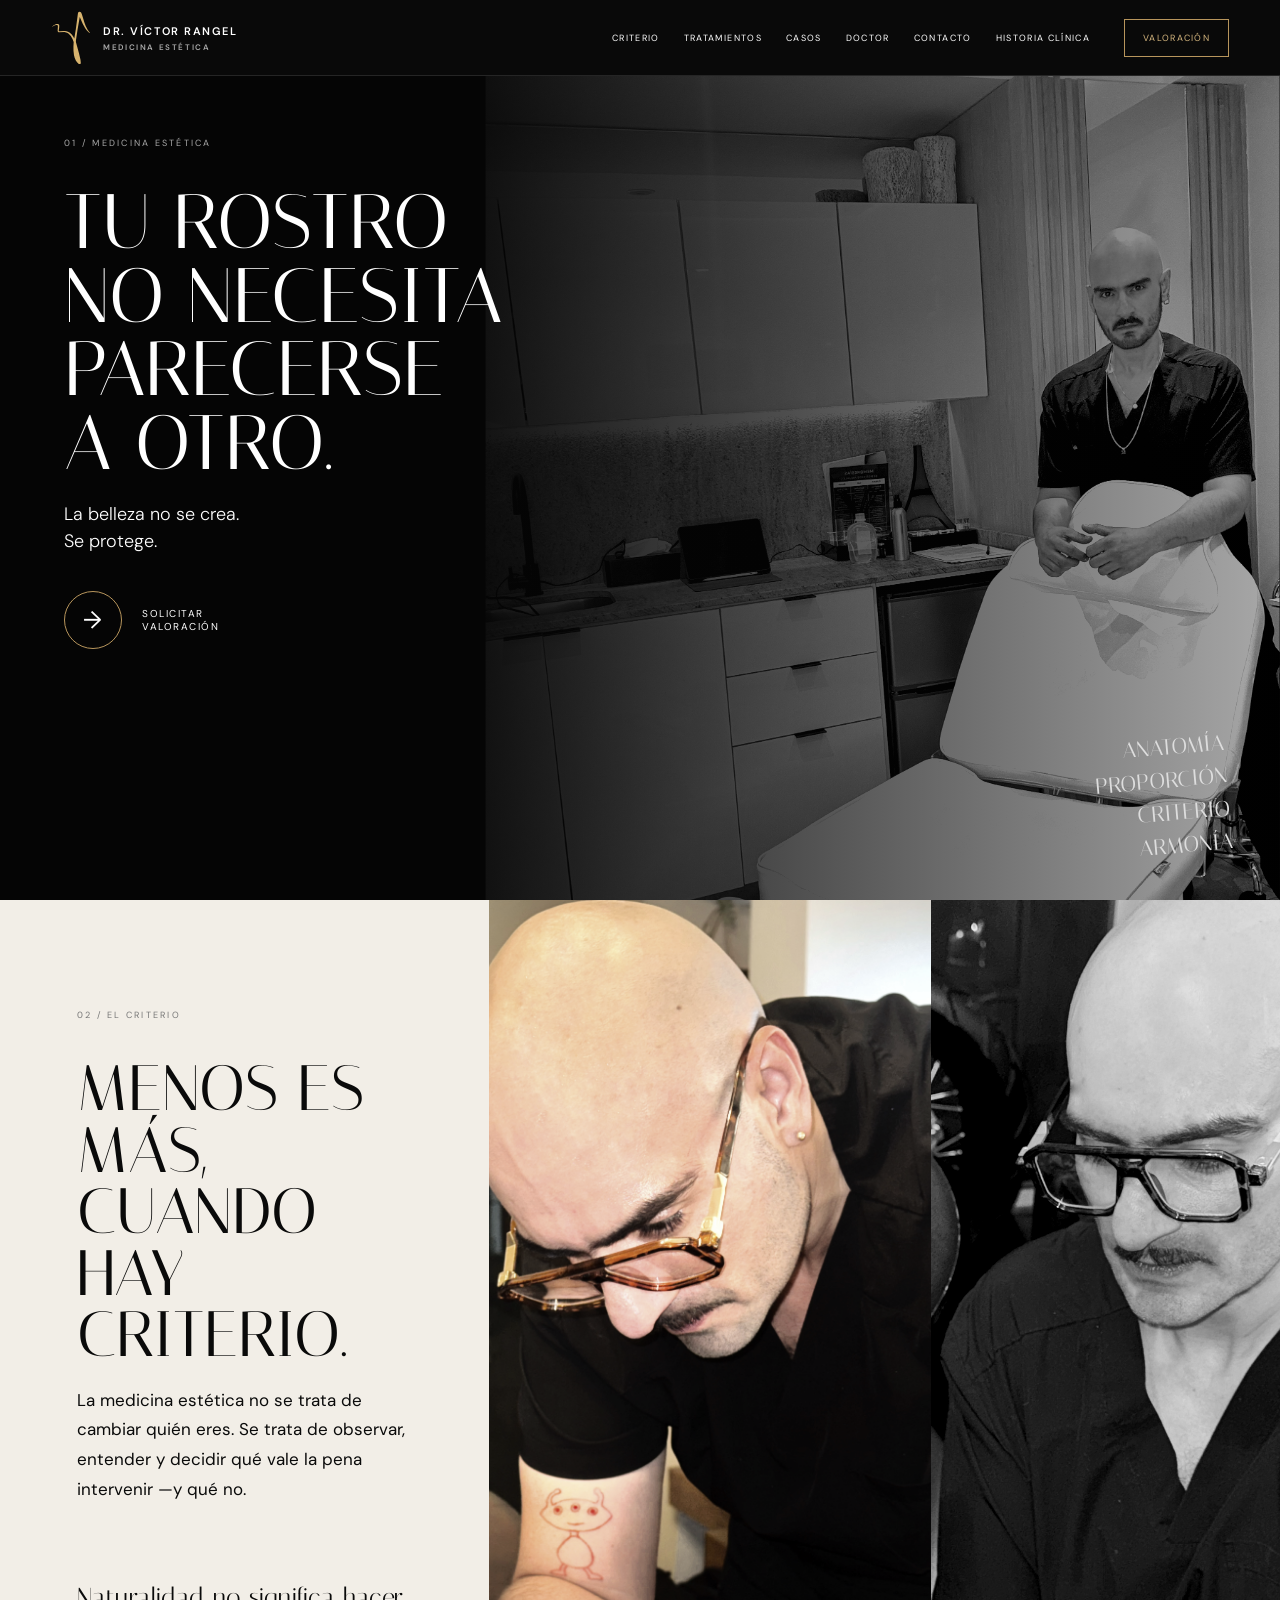
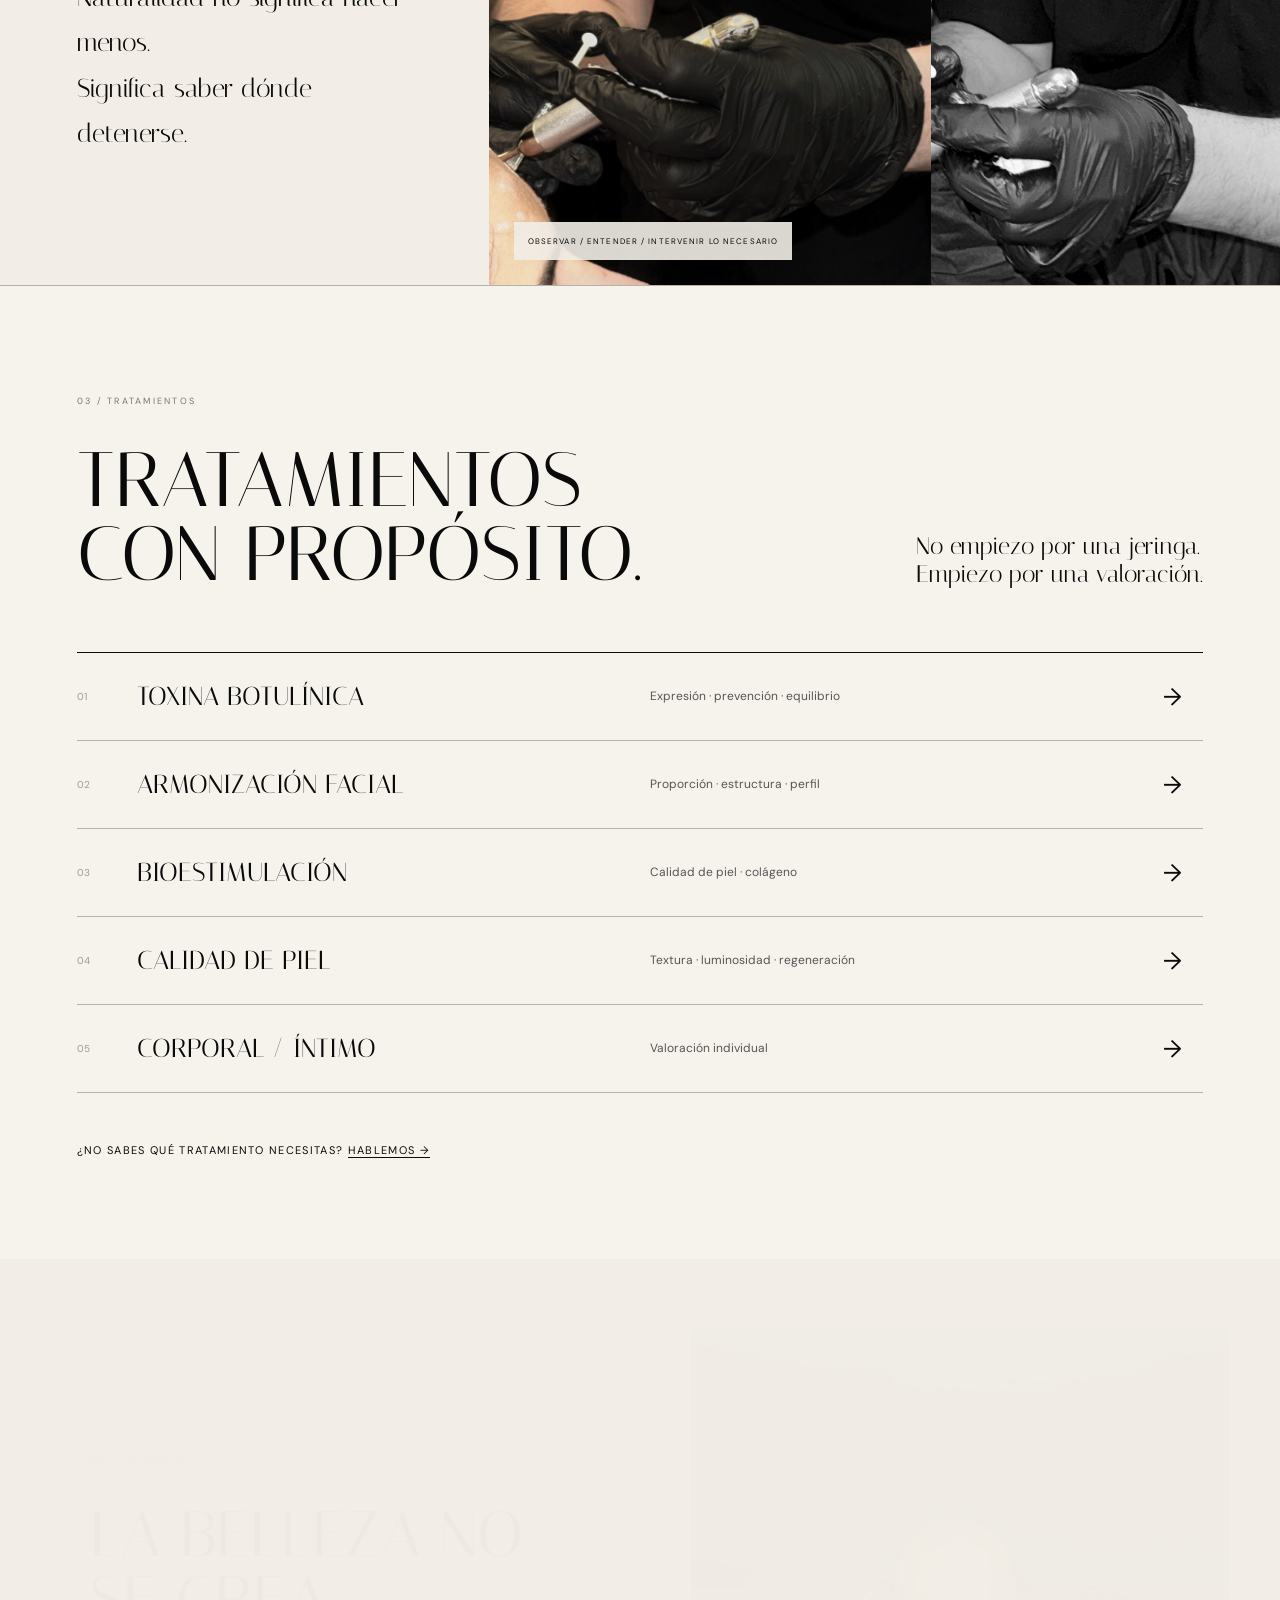
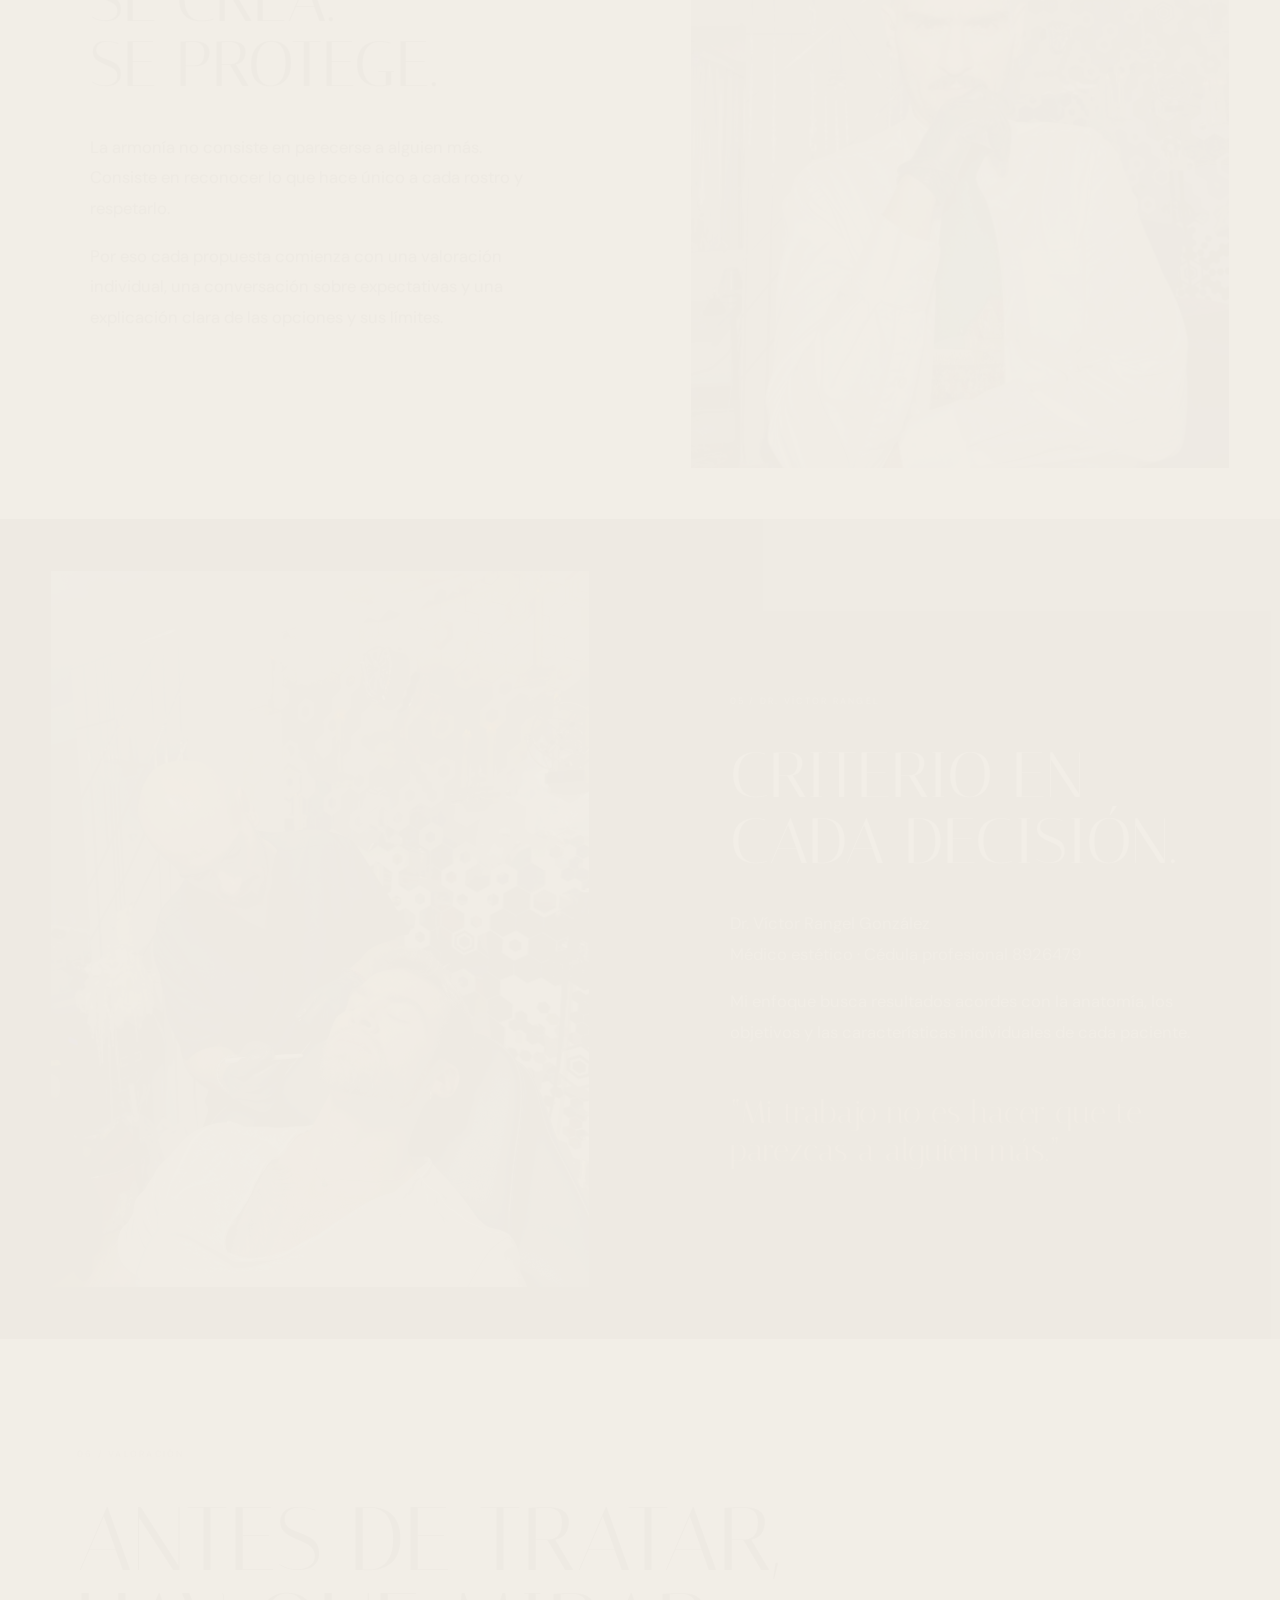
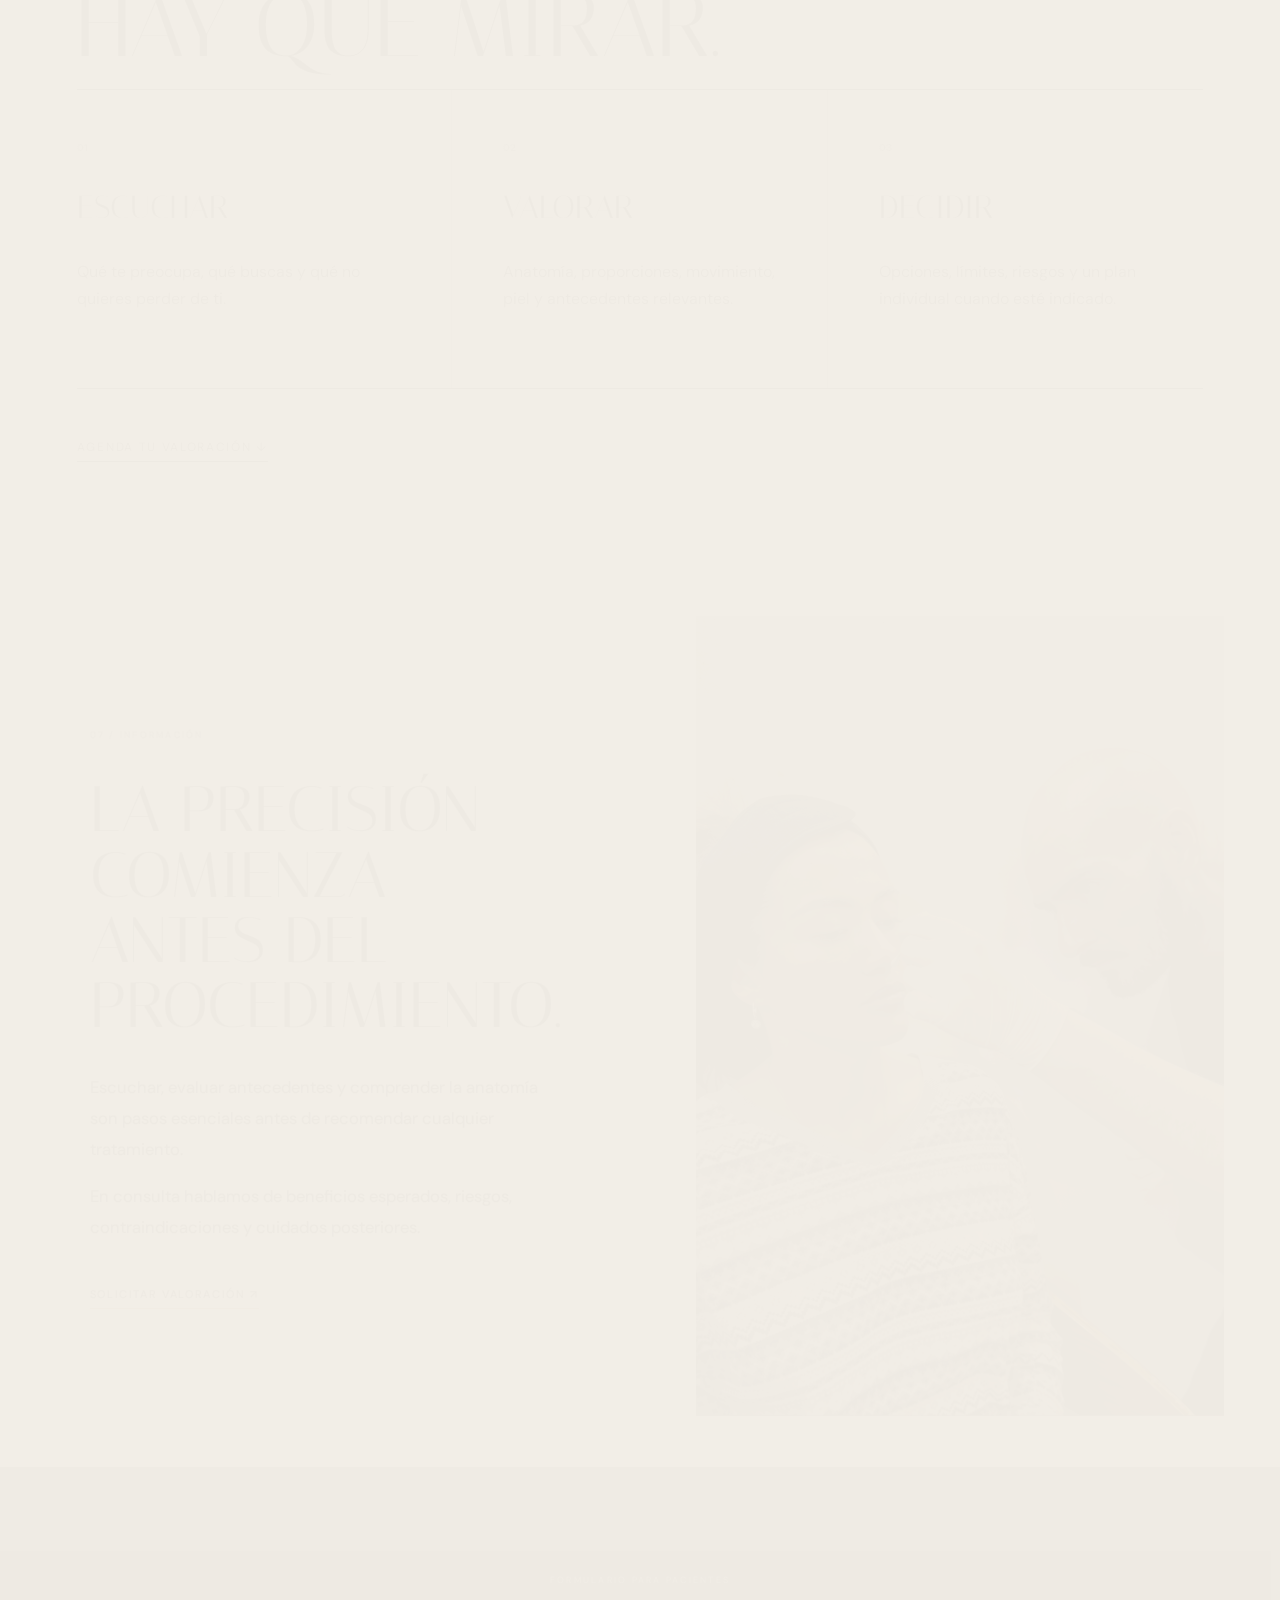
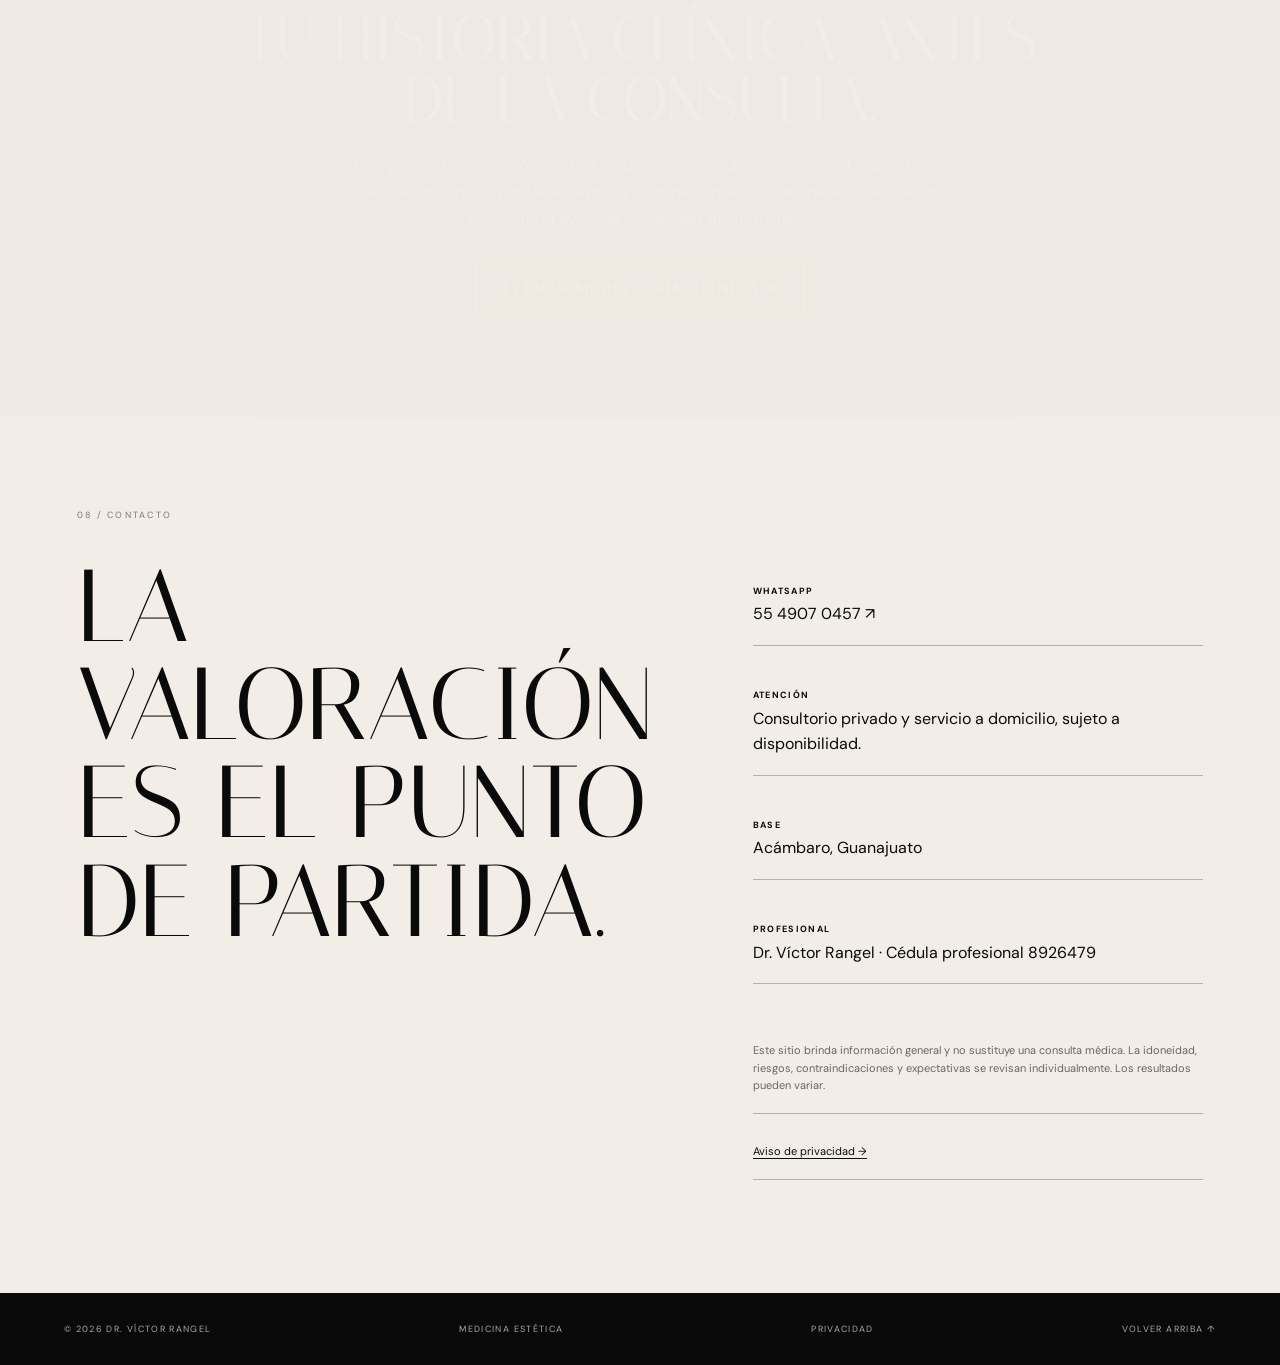
==== index.html @ 20b112f1 "Replace photo gallery with independent medical philosophy and doctor sections" ====
<!doctype html>
<html lang="es-MX"><head><meta charset="utf-8"><meta name="viewport" content="width=device-width,initial-scale=1">
<title>Dr. Víctor Rangel | Medicina Estética</title>
<meta name="description" content="Medicina estética con criterio clínico, naturalidad y valoración personalizada. Dr. Víctor Rangel, cédula profesional 8926479.">
<meta name="theme-color" content="#090909"><link rel="canonical" href="https://drvictorrangel.com/"><link rel="stylesheet" href="styles.css?v=20261008-editorial3"><style>.brand-mark{width:40px;height:54px;flex:none;display:block;object-fit:contain}.brand{display:flex;align-items:center;gap:12px}@media(max-width:600px){.brand-mark{width:29px;height:40px}}</style></head>
<body><a class="skip" href="#contenido">Saltar al contenido</a>
<header class="nav"><a class="brand" href="#inicio" aria-label="Inicio"><svg class="brand-mark" viewBox="100 210 810 1110" role="img" aria-label="Logotipo del Dr. Víctor Rangel" xmlns="http://www.w3.org/2000/svg"><path fill="#d7b36e" d="M679 225 L665 229 L655 238 L647 263 L604 583 L573 774 L547 729 L516 688 L481 656 L443 634 L411 624 L381 620 L348 620 L282 627 L256 625 L253 609 L262 553 L264 510 L259 493 L249 483 L234 477 L214 477 L191 483 L143 508 L114 535 L119 536 L175 505 L203 497 L222 498 L232 506 L236 518 L230 623 L239 641 L255 647 L369 643 L407 651 L434 663 L458 679 L501 724 L536 783 L560 849 L555 943 L556 1027 L566 1112 L580 1170 L604 1229 L629 1266 L665 1297 L676 1302 L691 1302 L703 1292 L707 1277 L700 1214 L669 1080 L606 845 L607 813 L640 592 L685 332 L748 477 L797 566 L827 607 L862 644 L881 658 L894 660 L895 657 L869 628 L847 596 L807 518 L782 454 L733 293 L716 248 L700 230 Z"/></svg><span>DR. VÍCTOR RANGEL<small>MEDICINA ESTÉTICA</small></span></a><button class="menu" aria-expanded="false" aria-controls="navlinks">MENÚ</button><nav id="navlinks"><a href="#criterio">CRITERIO</a><a href="#tratamientos">TRATAMIENTOS</a><a href="#casos">CASOS</a><a href="#doctor">DOCTOR</a><a href="#contacto">CONTACTO</a><a href="#historia-clinica">HISTORIA CLÍNICA</a></nav><a class="nav-cta" href="https://wa.me/525549070457?text=Hola%20Dr.%20Víctor,%20quiero%20solicitar%20una%20valoración." target="_blank" rel="noopener">VALORACIÓN</a></header>
<main id="contenido">
<section id="inicio" class="hero"><img class="hero-img" src="IMG_4933.jpeg" alt="Dr. Víctor Rangel en consulta de medicina estética" fetchpriority="high"><div class="hero-shadow"></div><div class="hero-copy"><span class="index">01 / MEDICINA ESTÉTICA</span><h1>TU ROSTRO<br>NO NECESITA<br>PARECERSE<br>A OTRO.</h1><p>La belleza no se crea.<br>Se protege.</p><a class="circle-cta" href="#contacto"><i>→</i><span>SOLICITAR<br>VALORACIÓN</span></a></div><div class="hero-notes">ANATOMÍA<br>PROPORCIÓN<br>CRITERIO<br>ARMONÍA</div></section>
<section id="criterio" class="criterion"><div class="criterion-copy"><span class="index dark">02 / EL CRITERIO</span><h2>MENOS ES MÁS,<br>CUANDO HAY CRITERIO.</h2><p>La medicina estética no se trata de cambiar quién eres. Se trata de observar, entender y decidir qué vale la pena intervenir —y qué no.</p><p class="manifesto">Naturalidad no significa hacer menos.<br>Significa saber dónde detenerse.</p></div><figure class="skin"><img src="IMG_2155.jpeg" alt="Valoración estética individual" loading="lazy"><figcaption>OBSERVAR / ENTENDER / INTERVENIR LO NECESARIO</figcaption></figure><figure class="work"><img src="IMG_2166.jpeg" alt="Dr. Víctor Rangel durante una valoración" loading="lazy"></figure></section>
<section id="tratamientos" class="treatments"><span class="index dark">03 / TRATAMIENTOS</span><div class="section-head"><h2>TRATAMIENTOS<br>CON PROPÓSITO.</h2><p>No empiezo por una jeringa.<br>Empiezo por una valoración.</p></div><div class="t-list">
<a href="tratamientos.html#toxina"><span>01</span><b>TOXINA BOTULÍNICA</b><em>Expresión · prevención · equilibrio</em><i>→</i></a><a href="tratamientos.html#armonizacion"><span>02</span><b>ARMONIZACIÓN FACIAL</b><em>Proporción · estructura · perfil</em><i>→</i></a><a href="tratamientos.html#bioestimulacion"><span>03</span><b>BIOESTIMULACIÓN</b><em>Calidad de piel · colágeno</em><i>→</i></a><a href="tratamientos.html#piel"><span>04</span><b>CALIDAD DE PIEL</b><em>Textura · luminosidad · regeneración</em><i>→</i></a><a href="tratamientos.html#corporal"><span>05</span><b>CORPORAL / ÍNTIMO</b><em>Valoración individual</em><i>→</i></a></div><div class="unsure">¿NO SABES QUÉ TRATAMIENTO NECESITAS? <a href="#contacto">HABLEMOS →</a></div></section>
<section id="casos" class="editorial-feature editorial-feature-light"><div class="editorial-feature-copy"><span class="index dark">04 / FILOSOFÍA</span><h2>LA BELLEZA NO SE CREA.<br>SE PROTEGE.</h2><p>La armonía no consiste en parecerse a alguien más. Consiste en reconocer lo que hace único a cada rostro y respetarlo.</p><p>Por eso cada propuesta comienza con una valoración individual, una conversación sobre expectativas y una explicación clara de las opciones y sus límites.</p></div><figure class="editorial-feature-photo"><img src="IMG_0019.jpeg" alt="Dr. Víctor Rangel, retrato profesional" loading="lazy"></figure></section>
<section id="doctor" class="editorial-feature editorial-feature-dark editorial-feature-reverse"><div class="editorial-feature-copy"><span class="index">05 / DR. VÍCTOR RANGEL</span><h2>CRITERIO EN CADA DECISIÓN.</h2><p>Dr. Víctor Rangel González<br>Médico estético · Cédula profesional 8926479</p><p>Mi enfoque busca resultados acordes con la anatomía, los objetivos y las características individuales de cada paciente.</p><blockquote>“Mi trabajo no es hacer que te parezcas a alguien más.”</blockquote></div><figure class="editorial-feature-photo"><img src="IMG_1887.jpeg" alt="Retrato del Dr. Víctor Rangel" loading="lazy"></figure></section>
<section class="process"><span class="index dark">06 / VALORACIÓN</span><h2>ANTES DE TRATAR,<br>HAY QUE MIRAR.</h2><div class="steps"><article><b>01</b><h3>ESCUCHAR</h3><p>Qué te preocupa, qué buscas y qué no quieres perder de ti.</p></article><article><b>02</b><h3>VALORAR</h3><p>Anatomía, proporciones, movimiento, piel y antecedentes relevantes.</p></article><article><b>03</b><h3>DECIDIR</h3><p>Opciones, límites, riesgos y un plan individual cuando esté indicado.</p></article></div><a class="big-link" href="#contacto">AGENDA TU VALORACIÓN ↓</a></section>
<section class="editorial-feature editorial-feature-light"><div class="editorial-feature-copy"><span class="index dark">07 / INFORMACIÓN</span><h2>LA PRECISIÓN COMIENZA ANTES DEL PROCEDIMIENTO.</h2><p>Escuchar, evaluar antecedentes y comprender la anatomía son pasos esenciales antes de recomendar cualquier tratamiento.</p><p>En consulta hablamos de beneficios esperados, riesgos, contraindicaciones y cuidados posteriores.</p><a class="editorial-feature-link" href="#contacto">SOLICITAR VALORACIÓN ↗</a></div><figure class="editorial-feature-photo"><img src="IMG_8867.jpeg" alt="Dr. Víctor Rangel en práctica clínica" loading="lazy"></figure></section>
<section id="historia-clinica" class="patient-form" style="background:#111;color:#fff;padding:clamp(48px,8vw,100px) 6vw;text-align:center"><span class="index">FORMULARIO PARA PACIENTES</span><h2 style="font-size:clamp(30px,5vw,64px);margin:20px auto;max-width:850px">TU HISTORIA CLÍNICA, ANTES DE LA CONSULTA.</h2><p style="max-width:620px;margin:0 auto 28px;line-height:1.7;color:#ccc">Completa tu información médica mediante el formulario seguro de Google. No envíes datos clínicos por WhatsApp. La información se utilizará para tu valoración conforme al aviso de privacidad del formulario.</p><a href="https://bit.ly/HistoriaClinicaVR" target="_blank" rel="noopener noreferrer" style="display:inline-block;border:1px solid #d7b36e;padding:17px 27px;color:#e3c48d;text-decoration:none;letter-spacing:.08em;font-weight:600">LLENAR MI HISTORIA CLÍNICA ↗</a></section>
<section id="contacto" class="contact"><div><span class="index dark">08 / CONTACTO</span><h2>LA VALORACIÓN<br>ES EL PUNTO<br>DE PARTIDA.</h2></div><div class="contact-data"><p><b>WHATSAPP</b><br><a href="https://wa.me/525549070457?text=Hola%20Dr.%20Víctor,%20quiero%20solicitar%20una%20valoración." target="_blank" rel="noopener">55 4907 0457 ↗</a></p><p><b>ATENCIÓN</b><br>Consultorio privado y servicio a domicilio, sujeto a disponibilidad.</p><p><b>BASE</b><br>Acámbaro, Guanajuato</p><p><b>PROFESIONAL</b><br>Dr. Víctor Rangel · Cédula profesional 8926479</p><p class="legal">Este sitio brinda información general y no sustituye una consulta médica. La idoneidad, riesgos, contraindicaciones y expectativas se revisan individualmente. Los resultados pueden variar.</p><p class="privacy"><a href="privacidad.html">Aviso de privacidad →</a></p></div></section>
</main><footer><span>© <span id="year"></span> DR. VÍCTOR RANGEL</span><span>MEDICINA ESTÉTICA</span><a href="privacidad.html">PRIVACIDAD</a><a href="#inicio">VOLVER ARRIBA ↑</a></footer><script src="script.js"></script></body></html>
---- styles.css ----
@import url('https://fonts.googleapis.com/css2?family=DM+Sans:wght@300;400;500;600&family=Italiana&display=swap');
:root{--ink:#0a0a0a;--paper:#f2eee7;--champ:#b7955c;--line:#b8b1a7}*{box-sizing:border-box}html{scroll-behavior:smooth}body{margin:0;background:var(--paper);color:var(--ink);font-family:'DM Sans',Arial,sans-serif}a{color:inherit;text-decoration:none}.skip{position:absolute;left:-9999px}.skip:focus{left:12px;top:12px;background:#fff;padding:12px;z-index:99}.nav{height:76px;display:flex;align-items:center;gap:34px;padding:0 4vw;background:#090909;color:#fff;position:sticky;top:0;z-index:20;border-bottom:1px solid #252525}.brand{display:flex;align-items:center;gap:13px;margin-right:auto}.brand>b{font-family:'Italiana',serif;font-size:34px;font-weight:400}.brand span{font-size:11px;letter-spacing:.14em;font-weight:600}.brand small{display:block;font-size:8px;letter-spacing:.2em;margin-top:4px;color:#aaa}.nav nav{display:flex;gap:24px;font-size:9px;letter-spacing:.15em}.nav-cta{border:1px solid var(--champ);padding:12px 18px;font-size:9px;letter-spacing:.14em;color:#d6b77f}.menu{display:none;background:none;border:0;color:#fff;letter-spacing:.12em}.hero{height:calc(100vh - 76px);min-height:690px;background:#050505;color:#fff;position:relative;overflow:hidden}.hero-img{position:absolute;width:62%;height:100%;right:0;object-fit:cover;object-position:center 30%;filter:grayscale(1) contrast(1.15) brightness(.7)}.hero-shadow{position:absolute;inset:0;background:linear-gradient(90deg,#050505 0%,#050505 32%,rgba(5,5,5,.6) 60%,rgba(5,5,5,.05) 100%)}.hero-copy{position:relative;z-index:2;padding:6vh 0 0 5vw;width:60%}.index{font-size:9px;letter-spacing:.25em;color:#a9a9a9}.index.dark{color:#777}h1,h2{font-family:'Italiana',serif;font-weight:400;line-height:.96}.hero h1{font-size:clamp(55px,6vw,102px);margin:35px 0 20px}.hero-copy>p{font-size:18px;line-height:1.5;font-weight:300}.circle-cta{display:flex;align-items:center;gap:20px;margin-top:36px;font-size:10px;letter-spacing:.15em}.circle-cta i{width:58px;height:58px;border:1px solid var(--champ);border-radius:50%;display:grid;place-items:center;font-style:normal;font-size:24px}.hero-notes{position:absolute;z-index:2;bottom:4vh;right:4vw;text-align:right;font-family:'Italiana';font-size:22px;line-height:1.5;color:#ddd;transform:rotate(-5deg)}.criterion{display:grid;grid-template-columns:1.05fr .95fr .75fr;min-height:750px;border-bottom:1px solid var(--line)}.criterion-copy{padding:8vw 6vw}.criterion h2,.section-head h2,.cases h2,.doctor h2,.process h2,.journal h2,.contact h2{margin:35px 0 20px}.criterion h2{font-size:clamp(44px,5vw,82px)}.criterion-copy p{max-width:540px;font-size:17px;line-height:1.75}.manifesto{margin-top:70px;font-family:'Italiana';font-size:26px!important}.criterion figure{margin:0;position:relative;overflow:hidden}.criterion figure img{width:100%;height:100%;object-fit:cover}.skin img{filter:saturate(.65)}.skin figcaption{position:absolute;bottom:25px;left:25px;background:rgba(242,238,231,.9);padding:14px;font-size:8px;letter-spacing:.14em}.work img{filter:grayscale(1) contrast(1.05)}.treatments{padding:8vw 6vw;background:#f6f3ed}.section-head{display:flex;justify-content:space-between;align-items:end;border-bottom:1px solid var(--ink);padding-bottom:40px}.section-head h2{font-size:clamp(50px,6vw,90px)}.section-head p{font-family:'Italiana';font-size:24px}.t-list a{display:grid;grid-template-columns:60px 1fr 1fr 40px;align-items:center;border-bottom:1px solid var(--line);padding:28px 0}.t-list span{color:#999;font-size:10px}.t-list b{font-family:'Italiana';font-size:26px;font-weight:400}.t-list em{font-style:normal;color:#555;font-size:12px}.t-list i{font-style:normal;font-size:24px}.unsure{margin-top:50px;font-size:11px;letter-spacing:.12em}.unsure a{border-bottom:1px solid}.cases{display:grid;grid-template-columns:.8fr 1.2fr;min-height:700px}.cases-title{padding:8vw 6vw}.cases h2{font-size:clamp(50px,6vw,90px)}.cases-title p{max-width:450px;line-height:1.7}.case-grid{display:grid;grid-template-columns:1fr 1fr;background:#111;gap:1px}.case-grid img{width:100%;height:100%;min-height:700px;object-fit:cover;filter:saturate(.8)}.doctor{display:grid;grid-template-columns:1fr 1fr;background:#090909;color:white;min-height:820px}.doctor figure{margin:0;overflow:hidden}.doctor figure img{width:100%;height:100%;object-fit:cover;filter:grayscale(1) contrast(1.15)}.doctor-copy{padding:8vw 7vw}.doctor h2{font-size:clamp(60px,7vw,110px)}.doctor-copy>p{line-height:1.7;color:#bbb}.doctor blockquote{font-family:'Italiana';font-size:27px;line-height:1.3;margin:80px 0 30px;max-width:450px}.signature{font-family:'Italiana';font-style:italic;font-size:32px;color:#c7a873}.process{padding:8vw 6vw}.process h2{font-size:clamp(55px,7vw,105px)}.steps{display:grid;grid-template-columns:repeat(3,1fr);border-top:1px solid var(--ink);border-bottom:1px solid var(--ink)}.steps article{padding:45px 4vw 60px 0;border-right:1px solid var(--line)}.steps article+article{padding-left:4vw}.steps article:last-child{border:0}.steps b{font-size:10px;color:#888}.steps h3{font-family:'Italiana';font-size:32px;font-weight:400}.steps p{line-height:1.7;max-width:330px}.big-link{display:inline-block;margin-top:50px;font-size:12px;letter-spacing:.14em;border-bottom:1px solid;padding-bottom:6px}.journal{display:grid;grid-template-columns:1fr 1fr;min-height:760px;background:#111;color:#fff}.journal-image img{width:100%;height:100%;object-fit:cover;filter:grayscale(1) contrast(1.15)}.journal-copy{padding:8vw 7vw}.journal h2{font-size:clamp(55px,6vw,90px)}.journal p{max-width:500px;color:#bbb;line-height:1.7}.journal a{display:inline-block;margin-top:50px;font-size:10px;letter-spacing:.15em;color:#c7a873}.contact{display:grid;grid-template-columns:1.2fr .8fr;padding:8vw 6vw}.contact h2{font-size:clamp(60px,8vw,120px)}.contact-data{padding-top:40px}.contact-data p{padding:18px 0;border-bottom:1px solid var(--line);line-height:1.6}.contact-data b{font-size:9px;letter-spacing:.15em}.legal{font-size:11px;color:#666;margin-top:40px}.privacy{font-size:11px}.privacy a{border-bottom:1px solid}footer{background:#090909;color:#aaa;padding:30px 5vw;display:flex;justify-content:space-between;gap:20px;font-size:9px;letter-spacing:.15em}
section{opacity:.01;transform:translateY(18px);transition:opacity .75s ease,transform .75s ease}section.seen{opacity:1;transform:none}.hero{opacity:1;transform:none}
.legal-page{max-width:850px;margin:auto;padding:80px 24px 120px;line-height:1.75}.legal-page h1{font-size:clamp(44px,7vw,82px)}.legal-page h2{font-size:30px;margin-top:50px}.legal-page a{text-decoration:underline}
@media(max-width:900px){.nav{height:64px;padding:0 18px;gap:12px}.nav nav{display:none;position:absolute;top:64px;left:0;right:0;background:#090909;padding:25px 20px;flex-direction:column}.nav nav.open{display:flex}.menu{display:block}.nav-cta{padding:10px}.brand span{font-size:8px}.hero{height:calc(100svh - 64px);min-height:680px}.hero-img{width:100%;object-position:58% center;opacity:.8}.hero-shadow{background:linear-gradient(0deg,#050505 0%,rgba(5,5,5,.2) 65%),linear-gradient(90deg,rgba(5,5,5,.7),transparent)}.hero-copy{width:100%;padding:11vh 24px 0}.hero h1{font-size:clamp(48px,14vw,74px)}.hero-notes{display:none}.criterion{grid-template-columns:1fr}.criterion-copy{padding:80px 24px}.criterion figure{height:520px}.work{display:none}.section-head{display:block}.section-head p{font-size:20px}.treatments,.process,.contact{padding:80px 24px}.t-list a{grid-template-columns:35px 1fr 25px}.t-list em{display:none}.t-list b{font-size:20px}.cases,.doctor,.journal,.contact{grid-template-columns:1fr}.cases-title,.doctor-copy,.journal-copy{padding:80px 24px}.case-grid{min-height:600px}.case-grid img{min-height:600px}.case-grid img+img{display:none}.doctor figure{height:650px}.steps{grid-template-columns:1fr}.steps article,.steps article+article{border-right:0;border-bottom:1px solid var(--line);padding:35px 0}.journal-image{height:600px}.contact h2{font-size:16vw}footer{flex-wrap:wrap}.manifesto{margin-top:45px}.hero-copy>p{font-size:16px}}
@media(prefers-reduced-motion:reduce){*{scroll-behavior:auto!important}section{opacity:1;transform:none;transition:none}}
.hero-art{display:flex;align-items:center;justify-content:center;background:radial-gradient(circle at 65% 35%,#3a3732 0,#151515 32%,#050505 68%)}.hero-art span{font-family:'Italiana',serif;font-size:30vw;color:rgba(255,255,255,.035);letter-spacing:-.08em}.photo-placeholder{width:100%;height:100%;display:flex;align-items:flex-end;padding:32px;background:linear-gradient(145deg,#d6cfc4,#8d857b);overflow:hidden}.photo-placeholder span{font-family:'Italiana',serif;font-size:clamp(28px,3vw,54px);line-height:1;color:rgba(255,255,255,.88)}.work-art,.doctor-art{background:linear-gradient(145deg,#292929,#050505)}.case-art{min-height:700px;background:linear-gradient(145deg,#c6b5a0,#443f39)}.journal-art{background:linear-gradient(145deg,#34302b,#080808);min-height:760px}.skin-art{min-height:750px}.doctor-art{min-height:820px}.doctor figure>div,.journal-image>div{height:100%}
@media(max-width:900px){.hero-art span{font-size:55vw}.skin-art{min-height:520px}.case-art{min-height:600px}.doctor-art{min-height:650px}.journal-art{min-height:600px}}

/* Real photography integration */
.hero-img{display:block}
.criterion figure img,.doctor figure img,.journal-image img,.case-grid img{display:block}
.editorial-grid{grid-template-columns:1fr 1fr}
.editorial-grid img{min-width:0}
@media(max-width:900px){
 .editorial-grid{grid-template-columns:1fr 1fr;min-height:480px}
 .editorial-grid img,.editorial-grid img+img{display:block;min-height:480px}
}

/* Treatment catalog */
.catalog-back{font-size:9px;letter-spacing:.15em;margin-left:auto}.catalog{background:#f6f3ed}.catalog-intro{padding:9vw 6vw 6vw;max-width:1100px}.catalog-intro h1{font-size:clamp(62px,9vw,145px);margin:30px 0}.catalog-intro p{max-width:650px;font-size:17px;line-height:1.7}.treatment-detail{opacity:1;transform:none;display:grid;grid-template-columns:100px 1fr;gap:3vw;padding:7vw 6vw;border-top:1px solid var(--ink)}.detail-no{font-family:'Italiana';font-size:42px;color:#aaa}.treatment-detail>div{max-width:1050px}.eyebrow{font-size:9px;letter-spacing:.2em;color:#777}.treatment-detail h2{font-size:clamp(52px,7vw,105px);margin:20px 0 35px}.treatment-detail>div>p:not(.eyebrow):not(.detail-note){max-width:750px;font-size:18px;line-height:1.75}.treatment-detail h3{font-size:9px;letter-spacing:.18em;margin:55px 0 20px}.chips{display:grid;grid-template-columns:repeat(2,minmax(0,1fr));border-top:1px solid var(--line)}.chips span{padding:18px 12px 18px 0;border-bottom:1px solid var(--line);font-family:'Italiana';font-size:21px}.chips span:nth-child(odd){border-right:1px solid var(--line)}.chips span:nth-child(even){padding-left:22px}.detail-note{max-width:760px;margin-top:32px;color:#666;font-size:12px;line-height:1.7}.catalog-cta{opacity:1;transform:none;background:#090909;color:#fff;padding:8vw 6vw}.catalog-cta p{font-size:9px;letter-spacing:.18em;color:#aaa}.catalog-cta h2{font-size:clamp(50px,7vw,100px)}.catalog-cta a{display:inline-block;margin-top:20px;border-bottom:1px solid var(--champ);padding-bottom:8px;color:#d6b77f;font-size:11px;letter-spacing:.14em}
@media(max-width:900px){
 .hero-img{object-position:42% center}
 .catalog-back{display:none}.catalog-intro{padding:70px 24px 50px}.catalog-intro h1{font-size:16vw}
 .treatment-detail{grid-template-columns:1fr;padding:65px 24px;gap:15px}.detail-no{font-size:28px}.treatment-detail h2{font-size:13vw}
 .chips{grid-template-columns:1fr}.chips span,.chips span:nth-child(even),.chips span:nth-child(odd){padding:16px 0;border-right:0}
 .catalog-cta{padding:75px 24px}
}
/* Mirror original hero photograph only; keep image, typography and layout unchanged. */
.hero-img{transform:scaleX(-1)}

/* Independent full-frame portrait stories: never crop or join photographs. */
.cases{display:block}.cases-title{padding:7vw 6vw 4vw;max-width:960px}.portrait-stories{display:grid;grid-template-columns:1fr 1fr;gap:clamp(24px,4vw,70px);padding:0 6vw 8vw;align-items:start}.portrait-story{min-width:0}.portrait-story figure{margin:0;background:#171717}.portrait-story img{display:block;width:100%;height:auto;object-fit:contain;object-position:center;filter:none}.portrait-story-copy{padding:32px 0 20px;border-top:1px solid var(--champ)}.portrait-story h3{font-family:'Italiana',serif;font-size:clamp(28px,3.5vw,54px);line-height:1.05;font-weight:400;margin:20px 0}.portrait-story p{font-size:15px;line-height:1.8;max-width:530px;color:#555}@media(max-width:900px){.cases-title{padding:75px 24px 35px}.portrait-stories{display:block;padding:0 24px 70px}.portrait-story{margin-bottom:65px}.portrait-story img{width:100%;height:auto;max-height:none;object-fit:contain}.portrait-story-copy{padding-top:26px}.portrait-story h3{font-size:clamp(32px,9vw,56px)}}

/* Portraits: one image per full-width row, no side-by-side pairing */
.portrait-stories{display:flex!important;flex-direction:column!important;gap:80px!important;max-width:1000px;margin:0 auto;padding:0 24px 100px!important}.portrait-story{display:block!important;width:100%!important;max-width:850px;margin:0 auto!important}.portrait-story figure{width:100%!important;height:auto!important;overflow:visible!important}.portrait-story figure img{display:block!important;width:100%!important;height:auto!important;max-height:none!important;object-fit:contain!important;object-position:center!important;filter:none!important}.portrait-story-copy{margin-top:20px;padding:30px 0 0!important}.portrait-story+.portrait-story{padding-top:60px;border-top:1px solid #b7955c}@media(max-width:900px){.portrait-stories{gap:55px!important;padding:0 18px 80px!important}.portrait-story+.portrait-story{padding-top:40px}}

/* Editorial redesign: distinct storytelling sections and natural-size photographs */
.editorial-feature{display:grid;grid-template-columns:minmax(0,1fr) minmax(0,1fr);align-items:center;min-height:0;overflow:visible}.editorial-feature-light{background:#f2eee7;color:#0a0a0a}.editorial-feature-dark{background:#0b0b0b;color:#f4f0e9}.editorial-feature-reverse .editorial-feature-photo{grid-column:1;grid-row:1}.editorial-feature-reverse .editorial-feature-copy{grid-column:2;grid-row:1}.editorial-feature-copy{padding:clamp(48px,7vw,110px);min-width:0}.editorial-feature-copy h2{font-family:'Italiana',serif;font-weight:400;font-size:clamp(43px,5vw,83px);line-height:1.02;margin:34px 0}.editorial-feature-copy p{font-size:clamp(15px,1.3vw,18px);line-height:1.85;max-width:560px}.editorial-feature-dark p{color:#c8c8c8}.editorial-feature-copy blockquote{font-family:'Italiana',serif;font-size:clamp(24px,2.5vw,38px);line-height:1.2;margin:45px 0 0;color:#c7a873}.editorial-feature-photo{margin:0;min-width:0;display:flex;align-items:center;justify-content:center;padding:clamp(22px,4vw,70px)}.editorial-feature-photo img{display:block;width:100%;height:auto;max-height:800px;object-fit:contain;object-position:center;filter:none}.editorial-feature-link{display:inline-block;margin-top:28px;padding-bottom:7px;border-bottom:1px solid #b7955c;font-size:11px;letter-spacing:.15em}@media(max-width:900px){.editorial-feature{display:flex;flex-direction:column-reverse;min-height:0}.editorial-feature-reverse{flex-direction:column-reverse}.editorial-feature-photo{width:100%;padding:32px 24px 0}.editorial-feature-photo img{height:auto;width:100%;max-height:none;object-fit:contain}.editorial-feature-copy{width:100%;padding:45px 26px 70px}.editorial-feature-copy h2{font-size:clamp(42px,10vw,66px);margin:25px 0}.editorial-feature-reverse .editorial-feature-photo,.editorial-feature-reverse .editorial-feature-copy{grid-column:auto;grid-row:auto}}
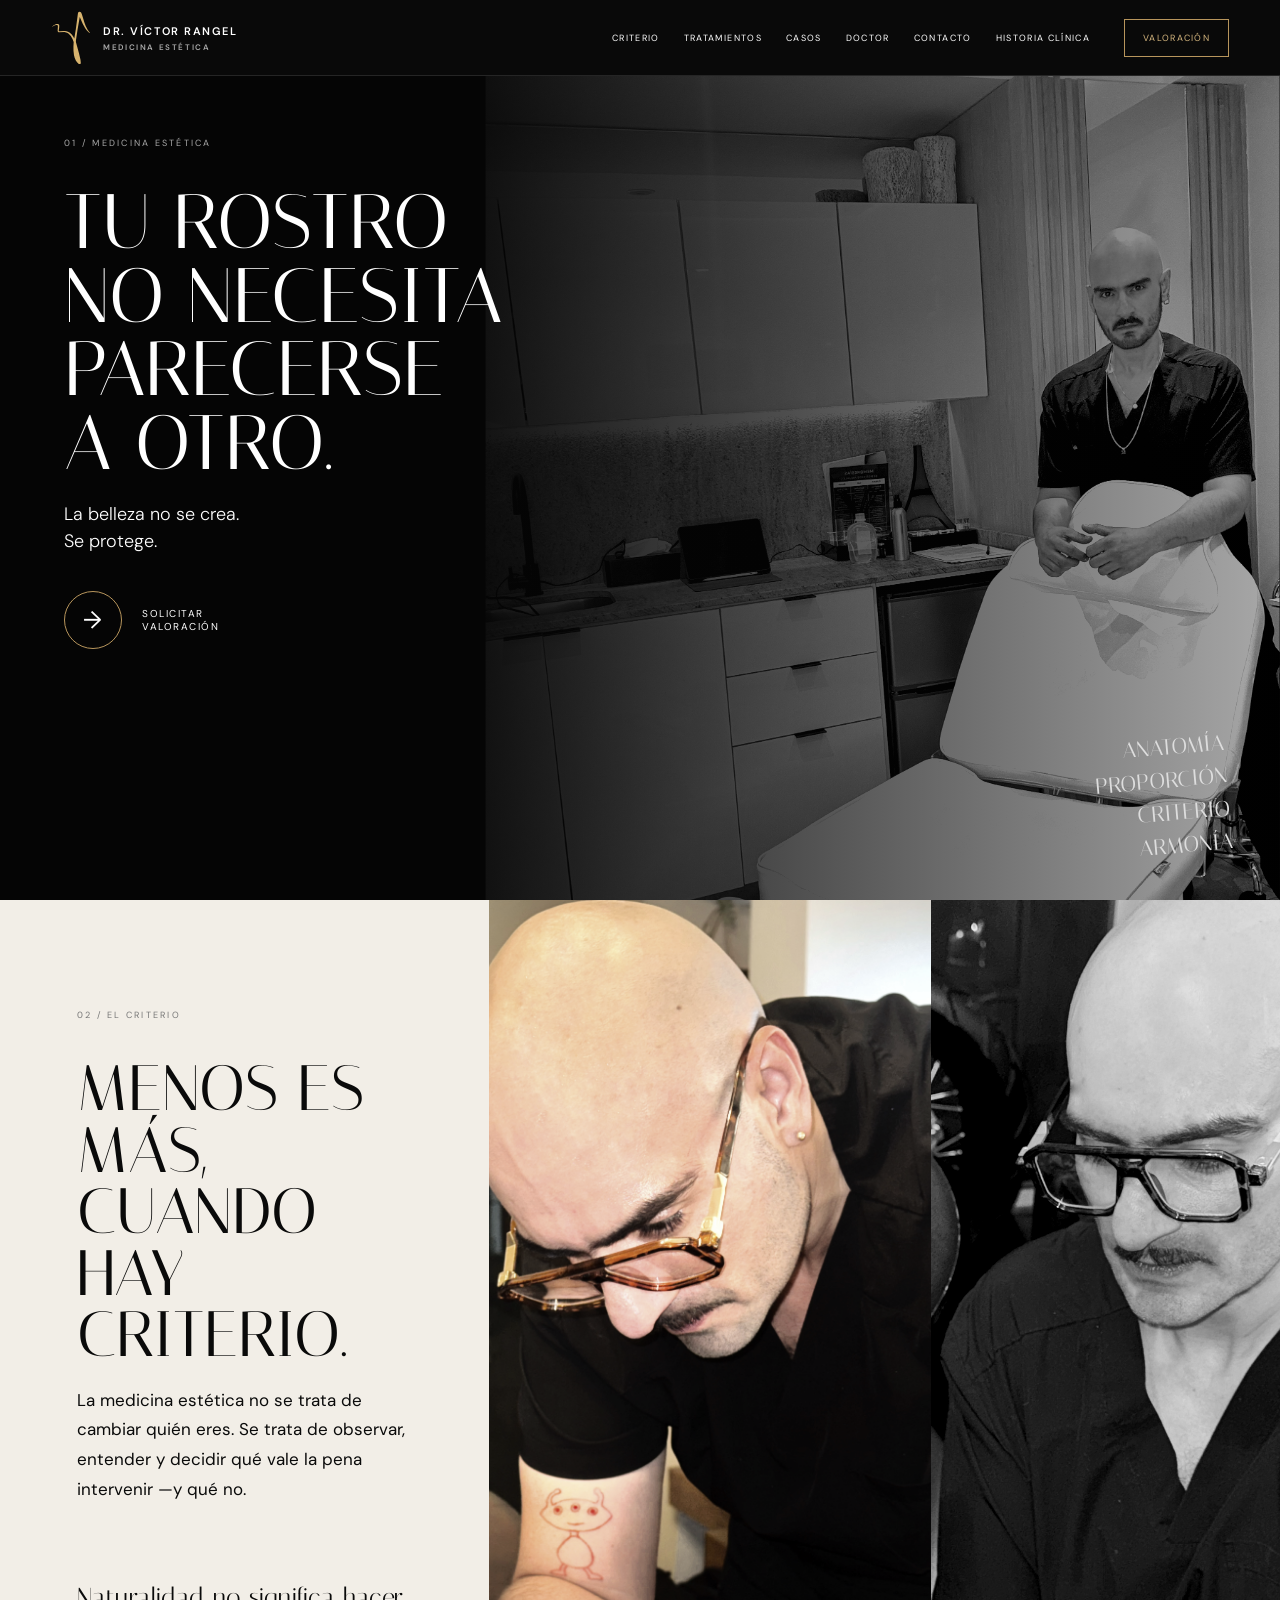
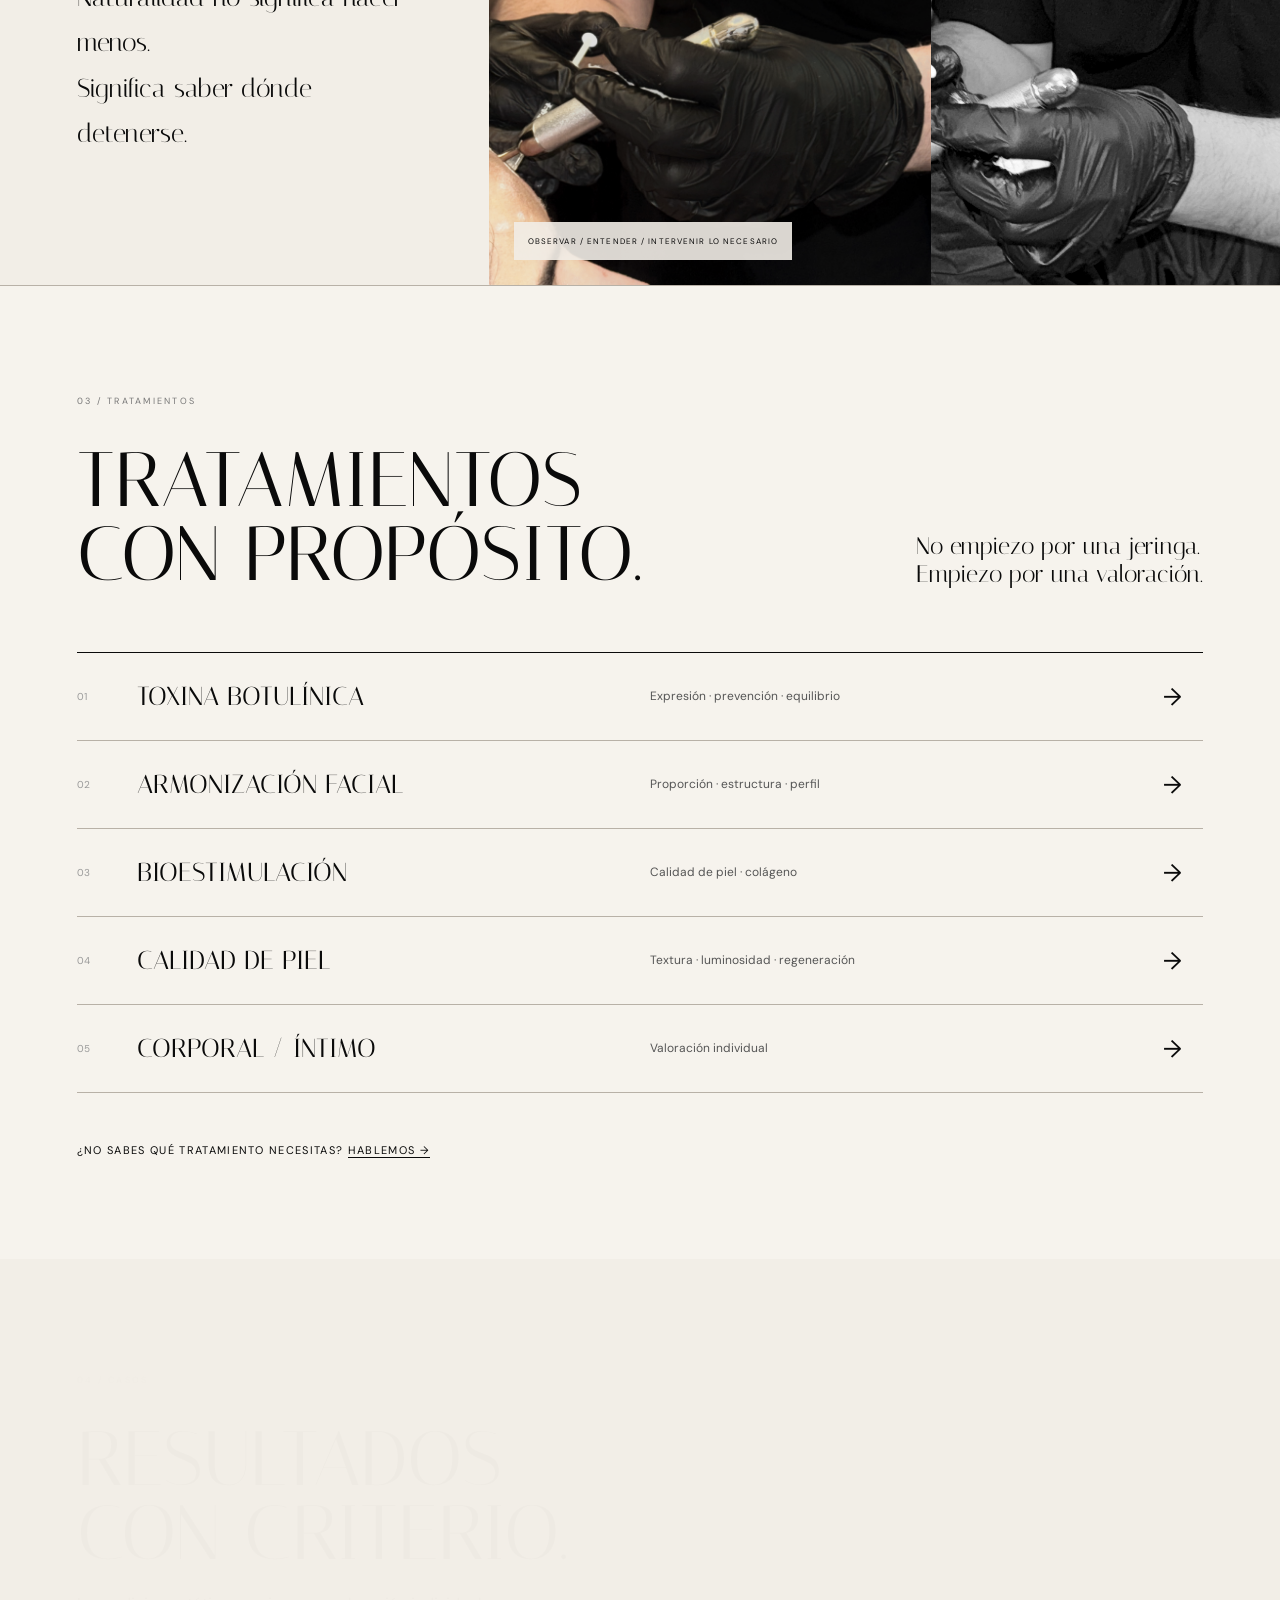
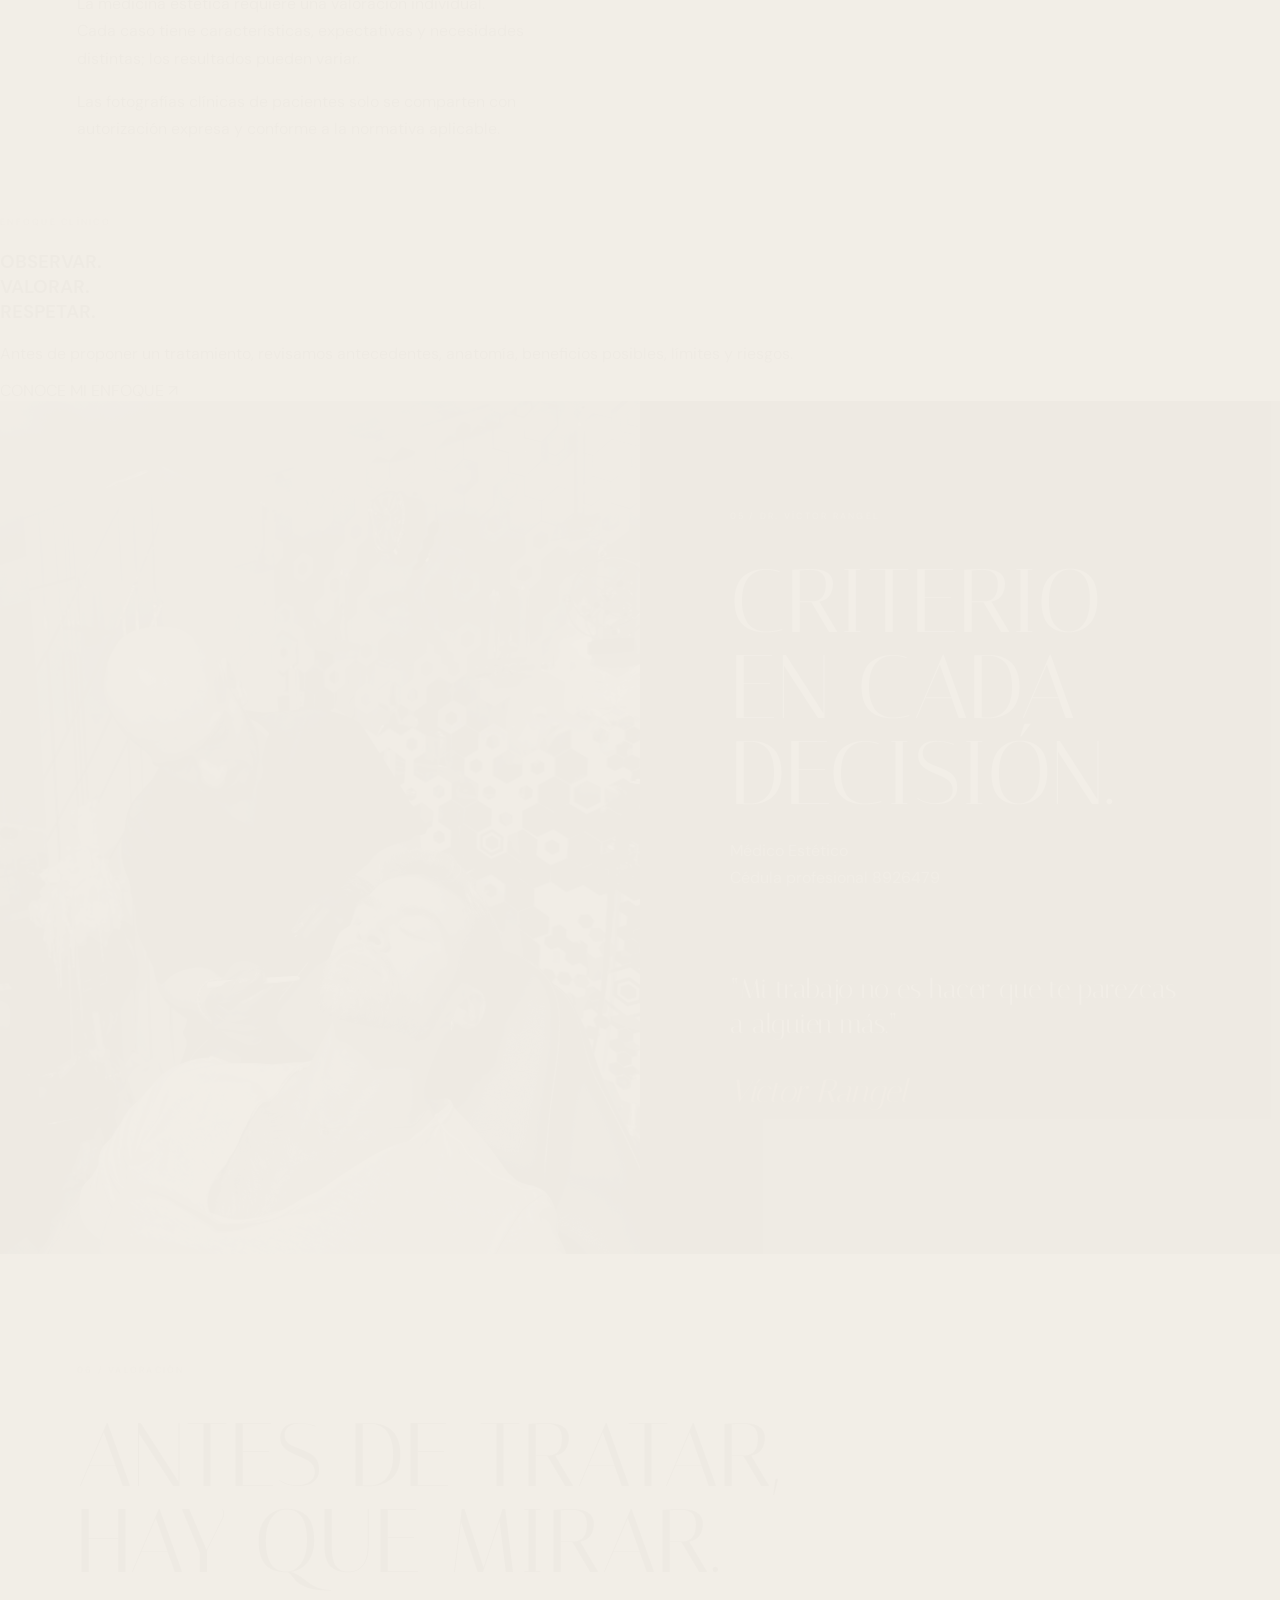
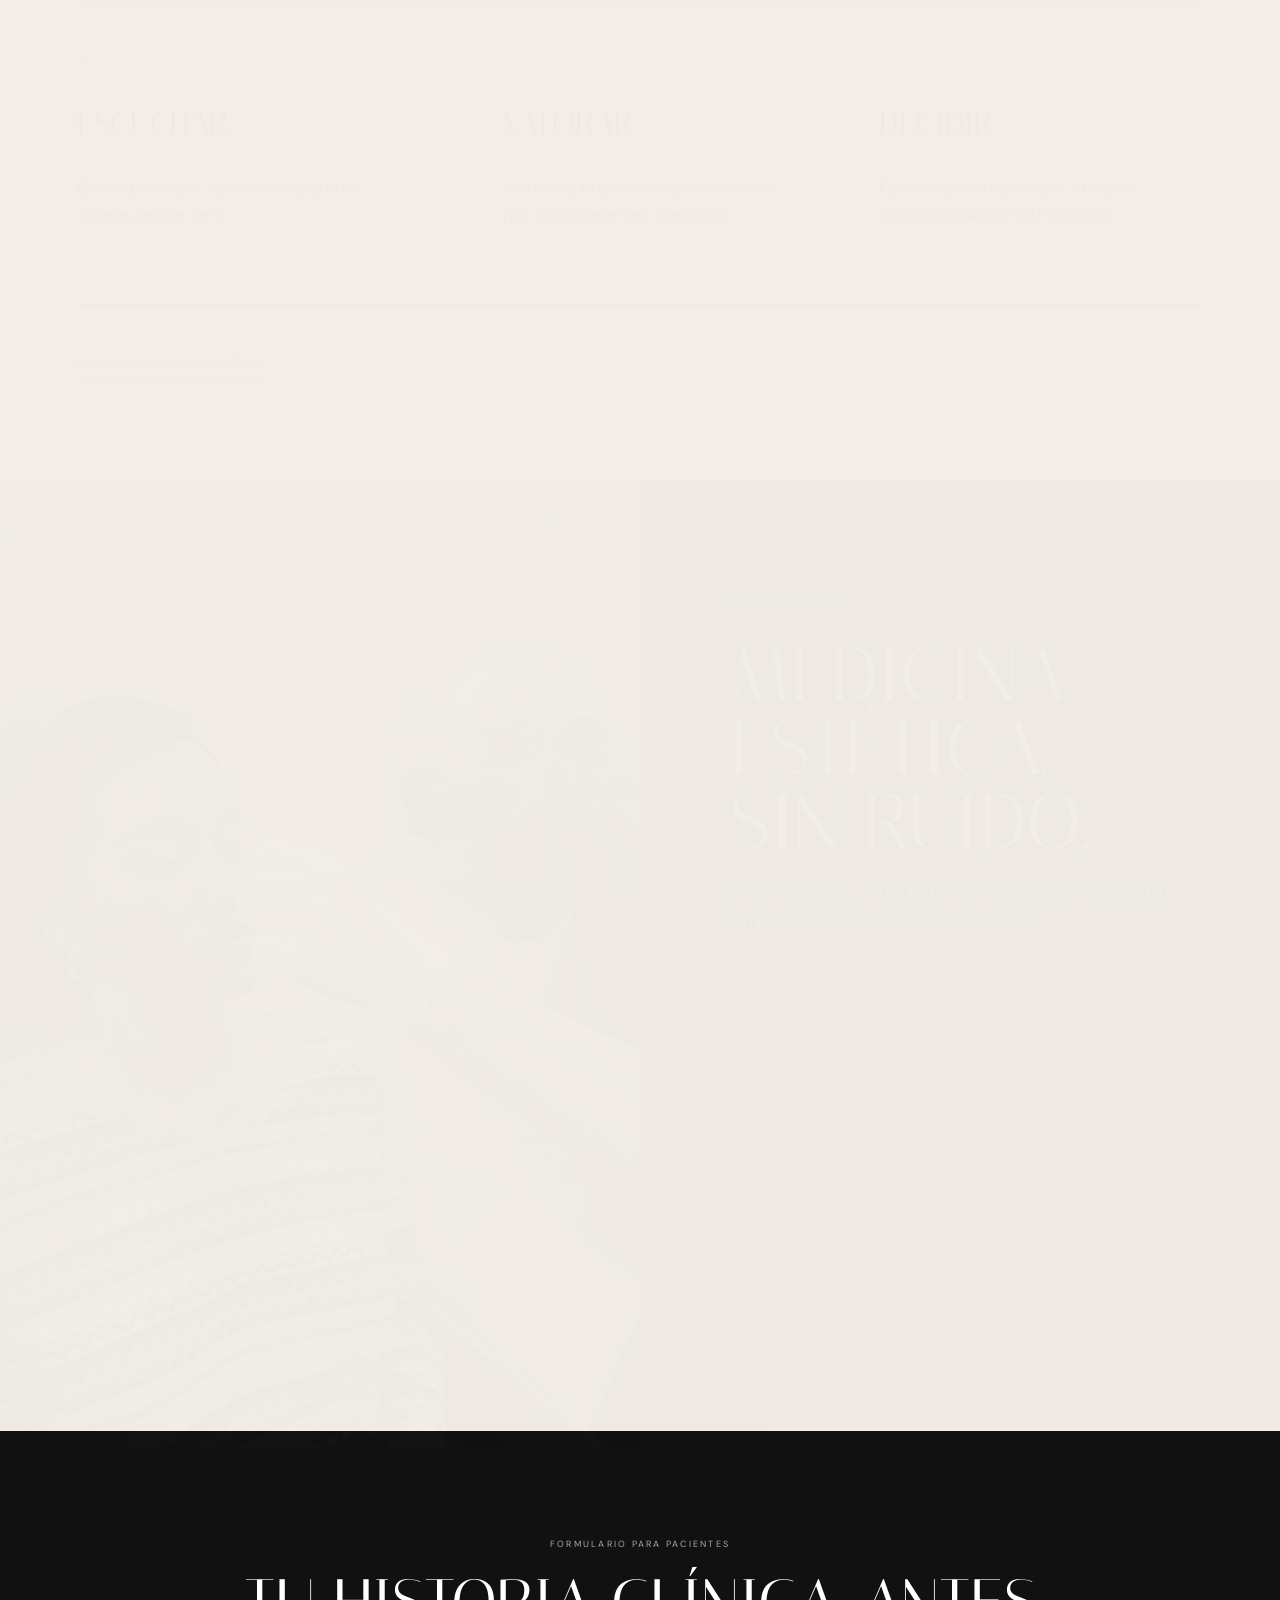
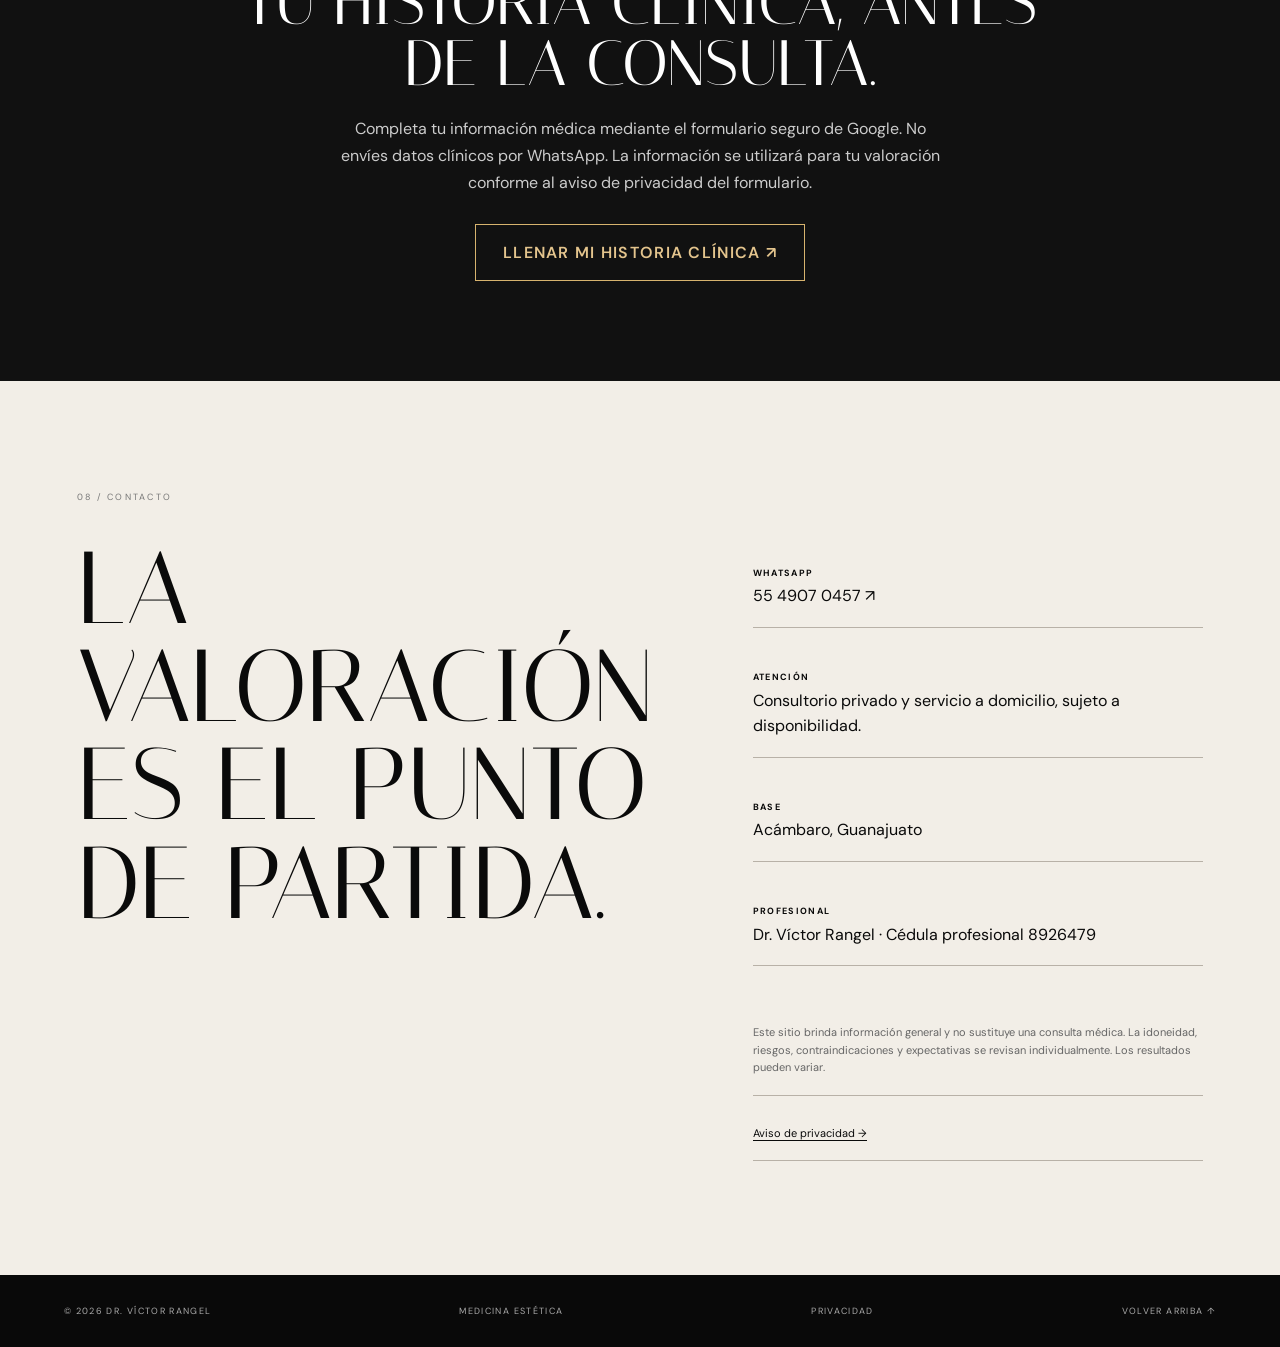
==== commit 37fe0651: "Restore original site layout and remove only two unwanted paired photographs" ====
--- a/index.html
+++ b/index.html
@@ -2,7 +2,7 @@
 <html lang="es-MX"><head><meta charset="utf-8"><meta name="viewport" content="width=device-width,initial-scale=1">
 <title>Dr. Víctor Rangel | Medicina Estética</title>
 <meta name="description" content="Medicina estética con criterio clínico, naturalidad y valoración personalizada. Dr. Víctor Rangel, cédula profesional 8926479.">
-<meta name="theme-color" content="#090909"><link rel="canonical" href="https://drvictorrangel.com/"><link rel="stylesheet" href="styles.css?v=20261008-editorial3"><style>.brand-mark{width:40px;height:54px;flex:none;display:block;object-fit:contain}.brand{display:flex;align-items:center;gap:12px}@media(max-width:600px){.brand-mark{width:29px;height:40px}}</style></head>
+<meta name="theme-color" content="#090909"><link rel="canonical" href="https://drvictorrangel.com/"><link rel="stylesheet" href="styles.css?v=20261008-solo-dos"><style>.brand-mark{width:40px;height:54px;flex:none;display:block;object-fit:contain}.brand{display:flex;align-items:center;gap:12px}@media(max-width:600px){.brand-mark{width:29px;height:40px}}</style></head>
 <body><a class="skip" href="#contenido">Saltar al contenido</a>
 <header class="nav"><a class="brand" href="#inicio" aria-label="Inicio"><svg class="brand-mark" viewBox="100 210 810 1110" role="img" aria-label="Logotipo del Dr. Víctor Rangel" xmlns="http://www.w3.org/2000/svg"><path fill="#d7b36e" d="M679 225 L665 229 L655 238 L647 263 L604 583 L573 774 L547 729 L516 688 L481 656 L443 634 L411 624 L381 620 L348 620 L282 627 L256 625 L253 609 L262 553 L264 510 L259 493 L249 483 L234 477 L214 477 L191 483 L143 508 L114 535 L119 536 L175 505 L203 497 L222 498 L232 506 L236 518 L230 623 L239 641 L255 647 L369 643 L407 651 L434 663 L458 679 L501 724 L536 783 L560 849 L555 943 L556 1027 L566 1112 L580 1170 L604 1229 L629 1266 L665 1297 L676 1302 L691 1302 L703 1292 L707 1277 L700 1214 L669 1080 L606 845 L607 813 L640 592 L685 332 L748 477 L797 566 L827 607 L862 644 L881 658 L894 660 L895 657 L869 628 L847 596 L807 518 L782 454 L733 293 L716 248 L700 230 Z"/></svg><span>DR. VÍCTOR RANGEL<small>MEDICINA ESTÉTICA</small></span></a><button class="menu" aria-expanded="false" aria-controls="navlinks">MENÚ</button><nav id="navlinks"><a href="#criterio">CRITERIO</a><a href="#tratamientos">TRATAMIENTOS</a><a href="#casos">CASOS</a><a href="#doctor">DOCTOR</a><a href="#contacto">CONTACTO</a><a href="#historia-clinica">HISTORIA CLÍNICA</a></nav><a class="nav-cta" href="https://wa.me/525549070457?text=Hola%20Dr.%20Víctor,%20quiero%20solicitar%20una%20valoración." target="_blank" rel="noopener">VALORACIÓN</a></header>
 <main id="contenido">
@@ -10,10 +10,10 @@
 <section id="criterio" class="criterion"><div class="criterion-copy"><span class="index dark">02 / EL CRITERIO</span><h2>MENOS ES MÁS,<br>CUANDO HAY CRITERIO.</h2><p>La medicina estética no se trata de cambiar quién eres. Se trata de observar, entender y decidir qué vale la pena intervenir —y qué no.</p><p class="manifesto">Naturalidad no significa hacer menos.<br>Significa saber dónde detenerse.</p></div><figure class="skin"><img src="IMG_2155.jpeg" alt="Valoración estética individual" loading="lazy"><figcaption>OBSERVAR / ENTENDER / INTERVENIR LO NECESARIO</figcaption></figure><figure class="work"><img src="IMG_2166.jpeg" alt="Dr. Víctor Rangel durante una valoración" loading="lazy"></figure></section>
 <section id="tratamientos" class="treatments"><span class="index dark">03 / TRATAMIENTOS</span><div class="section-head"><h2>TRATAMIENTOS<br>CON PROPÓSITO.</h2><p>No empiezo por una jeringa.<br>Empiezo por una valoración.</p></div><div class="t-list">
 <a href="tratamientos.html#toxina"><span>01</span><b>TOXINA BOTULÍNICA</b><em>Expresión · prevención · equilibrio</em><i>→</i></a><a href="tratamientos.html#armonizacion"><span>02</span><b>ARMONIZACIÓN FACIAL</b><em>Proporción · estructura · perfil</em><i>→</i></a><a href="tratamientos.html#bioestimulacion"><span>03</span><b>BIOESTIMULACIÓN</b><em>Calidad de piel · colágeno</em><i>→</i></a><a href="tratamientos.html#piel"><span>04</span><b>CALIDAD DE PIEL</b><em>Textura · luminosidad · regeneración</em><i>→</i></a><a href="tratamientos.html#corporal"><span>05</span><b>CORPORAL / ÍNTIMO</b><em>Valoración individual</em><i>→</i></a></div><div class="unsure">¿NO SABES QUÉ TRATAMIENTO NECESITAS? <a href="#contacto">HABLEMOS →</a></div></section>
-<section id="casos" class="editorial-feature editorial-feature-light"><div class="editorial-feature-copy"><span class="index dark">04 / FILOSOFÍA</span><h2>LA BELLEZA NO SE CREA.<br>SE PROTEGE.</h2><p>La armonía no consiste en parecerse a alguien más. Consiste en reconocer lo que hace único a cada rostro y respetarlo.</p><p>Por eso cada propuesta comienza con una valoración individual, una conversación sobre expectativas y una explicación clara de las opciones y sus límites.</p></div><figure class="editorial-feature-photo"><img src="IMG_0019.jpeg" alt="Dr. Víctor Rangel, retrato profesional" loading="lazy"></figure></section>
-<section id="doctor" class="editorial-feature editorial-feature-dark editorial-feature-reverse"><div class="editorial-feature-copy"><span class="index">05 / DR. VÍCTOR RANGEL</span><h2>CRITERIO EN CADA DECISIÓN.</h2><p>Dr. Víctor Rangel González<br>Médico estético · Cédula profesional 8926479</p><p>Mi enfoque busca resultados acordes con la anatomía, los objetivos y las características individuales de cada paciente.</p><blockquote>“Mi trabajo no es hacer que te parezcas a alguien más.”</blockquote></div><figure class="editorial-feature-photo"><img src="IMG_1887.jpeg" alt="Retrato del Dr. Víctor Rangel" loading="lazy"></figure></section>
+<section id="casos" class="cases cases-text-only"><div class="cases-title"><span class="index dark">04 / CASOS</span><h2>RESULTADOS<br>CON CRITERIO.</h2><p>La medicina estética requiere una valoración individual. Cada caso tiene características, expectativas y necesidades distintas; los resultados pueden variar.</p><p>Las fotografías clínicas de pacientes solo se comparten con autorización expresa y conforme a la normativa aplicable.</p></div><div class="cases-approach"><span class="index dark">ENFOQUE CLÍNICO</span><h3>OBSERVAR.<br>VALORAR.<br>RESPETAR.</h3><p>Antes de proponer un tratamiento, revisamos antecedentes, anatomía, beneficios posibles, límites y riesgos.</p><a href="#contacto">CONOCE MI ENFOQUE ↗</a></div></section>
+<section id="doctor" class="doctor"><figure><img src="IMG_1887.jpeg" alt="Dr. Víctor Rangel, Médico Estético" loading="lazy"></figure><div class="doctor-copy"><span class="index">05 / DR. VÍCTOR RANGEL</span><h2>CRITERIO<br>EN CADA<br>DECISIÓN.</h2><p>Médico Estético<br>Cédula profesional 8926479</p><blockquote>“Mi trabajo no es hacer que te parezcas a alguien más.”</blockquote><div class="signature">Víctor Rangel</div></div></section>
 <section class="process"><span class="index dark">06 / VALORACIÓN</span><h2>ANTES DE TRATAR,<br>HAY QUE MIRAR.</h2><div class="steps"><article><b>01</b><h3>ESCUCHAR</h3><p>Qué te preocupa, qué buscas y qué no quieres perder de ti.</p></article><article><b>02</b><h3>VALORAR</h3><p>Anatomía, proporciones, movimiento, piel y antecedentes relevantes.</p></article><article><b>03</b><h3>DECIDIR</h3><p>Opciones, límites, riesgos y un plan individual cuando esté indicado.</p></article></div><a class="big-link" href="#contacto">AGENDA TU VALORACIÓN ↓</a></section>
-<section class="editorial-feature editorial-feature-light"><div class="editorial-feature-copy"><span class="index dark">07 / INFORMACIÓN</span><h2>LA PRECISIÓN COMIENZA ANTES DEL PROCEDIMIENTO.</h2><p>Escuchar, evaluar antecedentes y comprender la anatomía son pasos esenciales antes de recomendar cualquier tratamiento.</p><p>En consulta hablamos de beneficios esperados, riesgos, contraindicaciones y cuidados posteriores.</p><a class="editorial-feature-link" href="#contacto">SOLICITAR VALORACIÓN ↗</a></div><figure class="editorial-feature-photo"><img src="IMG_8867.jpeg" alt="Dr. Víctor Rangel en práctica clínica" loading="lazy"></figure></section>
+<section class="journal"><div class="journal-image"><img src="IMG_8867.jpeg" alt="Dr. Víctor Rangel en práctica clínica" loading="lazy"></div><div class="journal-copy"><span class="index">07 / INFORMACIÓN</span><h2>MEDICINA ESTÉTICA,<br>SIN RUIDO.</h2><p>Información clara sobre tratamientos, cuidados y seguridad. Sin promesas de resultados garantizados.</p><a href="#contacto">RESOLVER UNA DUDA →</a></div></section>
 <section id="historia-clinica" class="patient-form" style="background:#111;color:#fff;padding:clamp(48px,8vw,100px) 6vw;text-align:center"><span class="index">FORMULARIO PARA PACIENTES</span><h2 style="font-size:clamp(30px,5vw,64px);margin:20px auto;max-width:850px">TU HISTORIA CLÍNICA, ANTES DE LA CONSULTA.</h2><p style="max-width:620px;margin:0 auto 28px;line-height:1.7;color:#ccc">Completa tu información médica mediante el formulario seguro de Google. No envíes datos clínicos por WhatsApp. La información se utilizará para tu valoración conforme al aviso de privacidad del formulario.</p><a href="https://bit.ly/HistoriaClinicaVR" target="_blank" rel="noopener noreferrer" style="display:inline-block;border:1px solid #d7b36e;padding:17px 27px;color:#e3c48d;text-decoration:none;letter-spacing:.08em;font-weight:600">LLENAR MI HISTORIA CLÍNICA ↗</a></section>
 <section id="contacto" class="contact"><div><span class="index dark">08 / CONTACTO</span><h2>LA VALORACIÓN<br>ES EL PUNTO<br>DE PARTIDA.</h2></div><div class="contact-data"><p><b>WHATSAPP</b><br><a href="https://wa.me/525549070457?text=Hola%20Dr.%20Víctor,%20quiero%20solicitar%20una%20valoración." target="_blank" rel="noopener">55 4907 0457 ↗</a></p><p><b>ATENCIÓN</b><br>Consultorio privado y servicio a domicilio, sujeto a disponibilidad.</p><p><b>BASE</b><br>Acámbaro, Guanajuato</p><p><b>PROFESIONAL</b><br>Dr. Víctor Rangel · Cédula profesional 8926479</p><p class="legal">Este sitio brinda información general y no sustituye una consulta médica. La idoneidad, riesgos, contraindicaciones y expectativas se revisan individualmente. Los resultados pueden variar.</p><p class="privacy"><a href="privacidad.html">Aviso de privacidad →</a></p></div></section>
 </main><footer><span>© <span id="year"></span> DR. VÍCTOR RANGEL</span><span>MEDICINA ESTÉTICA</span><a href="privacidad.html">PRIVACIDAD</a><a href="#inicio">VOLVER ARRIBA ↑</a></footer><script src="script.js"></script></body></html>
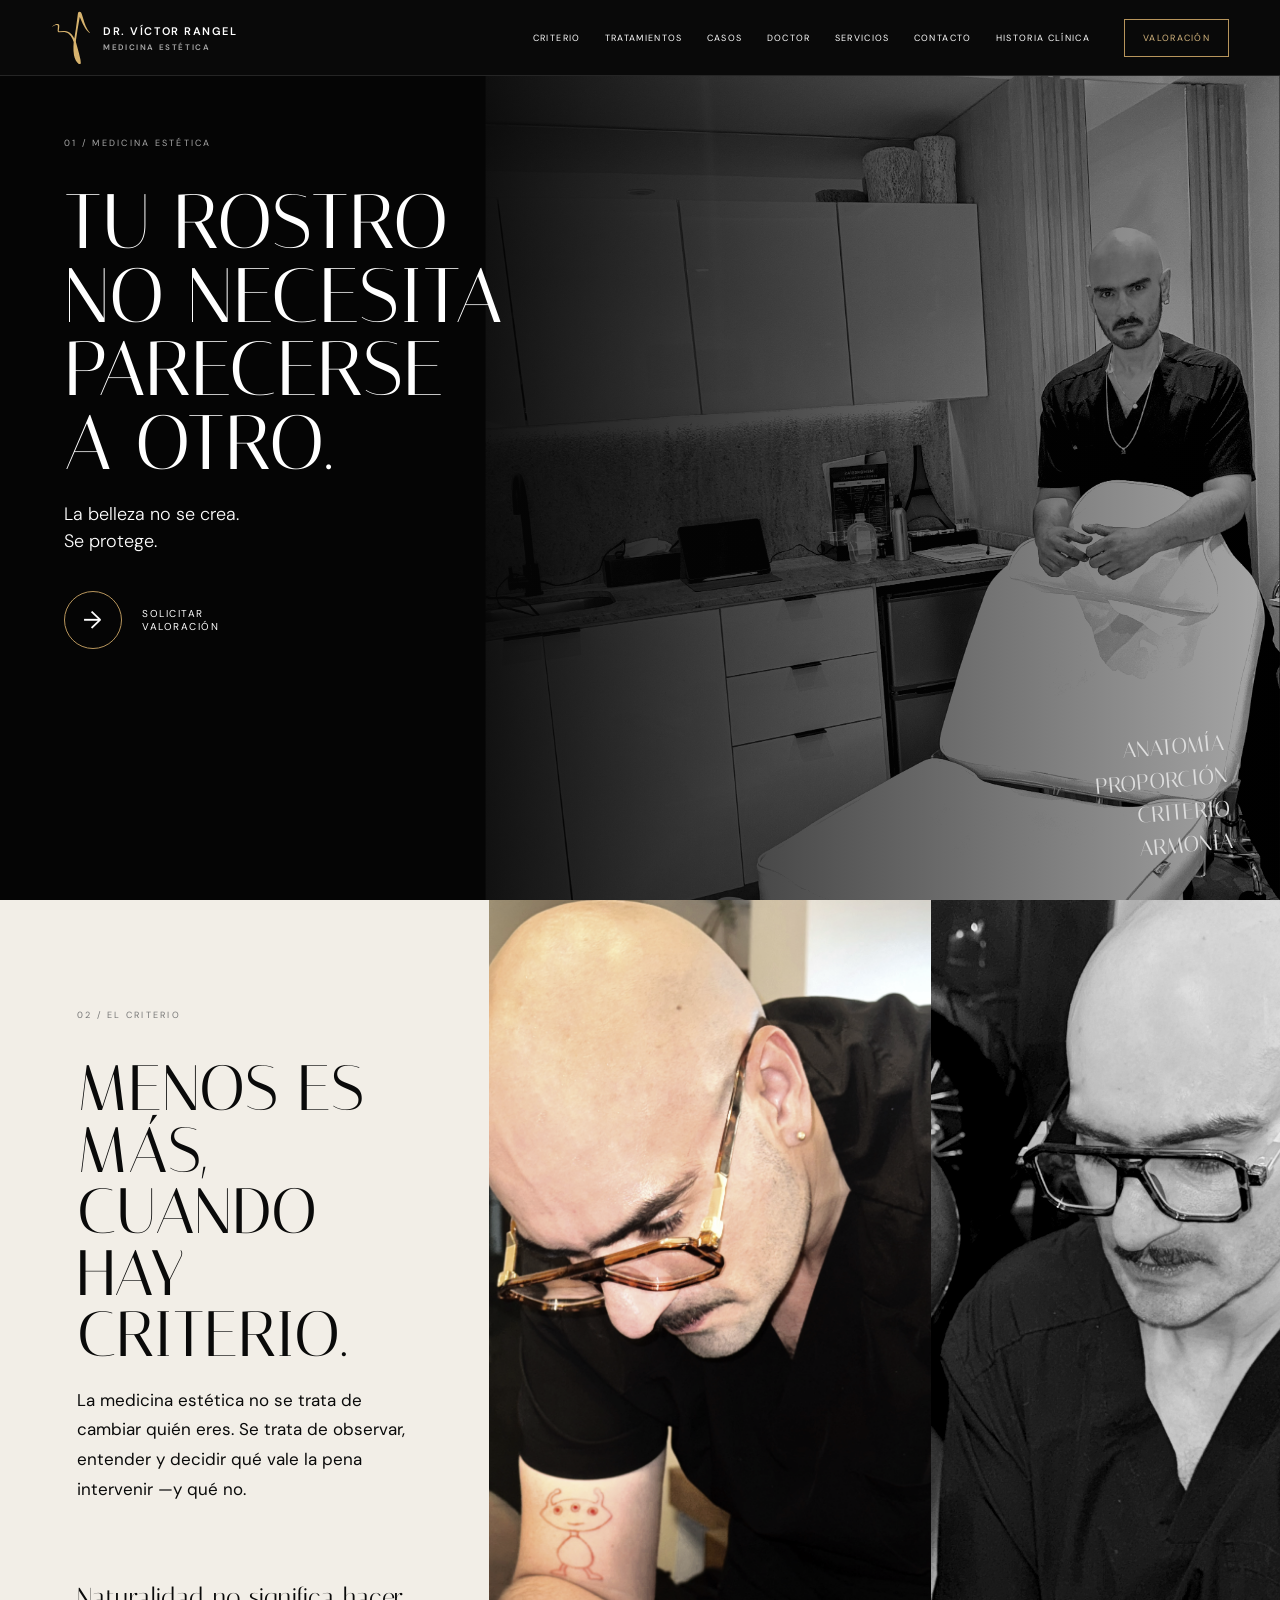
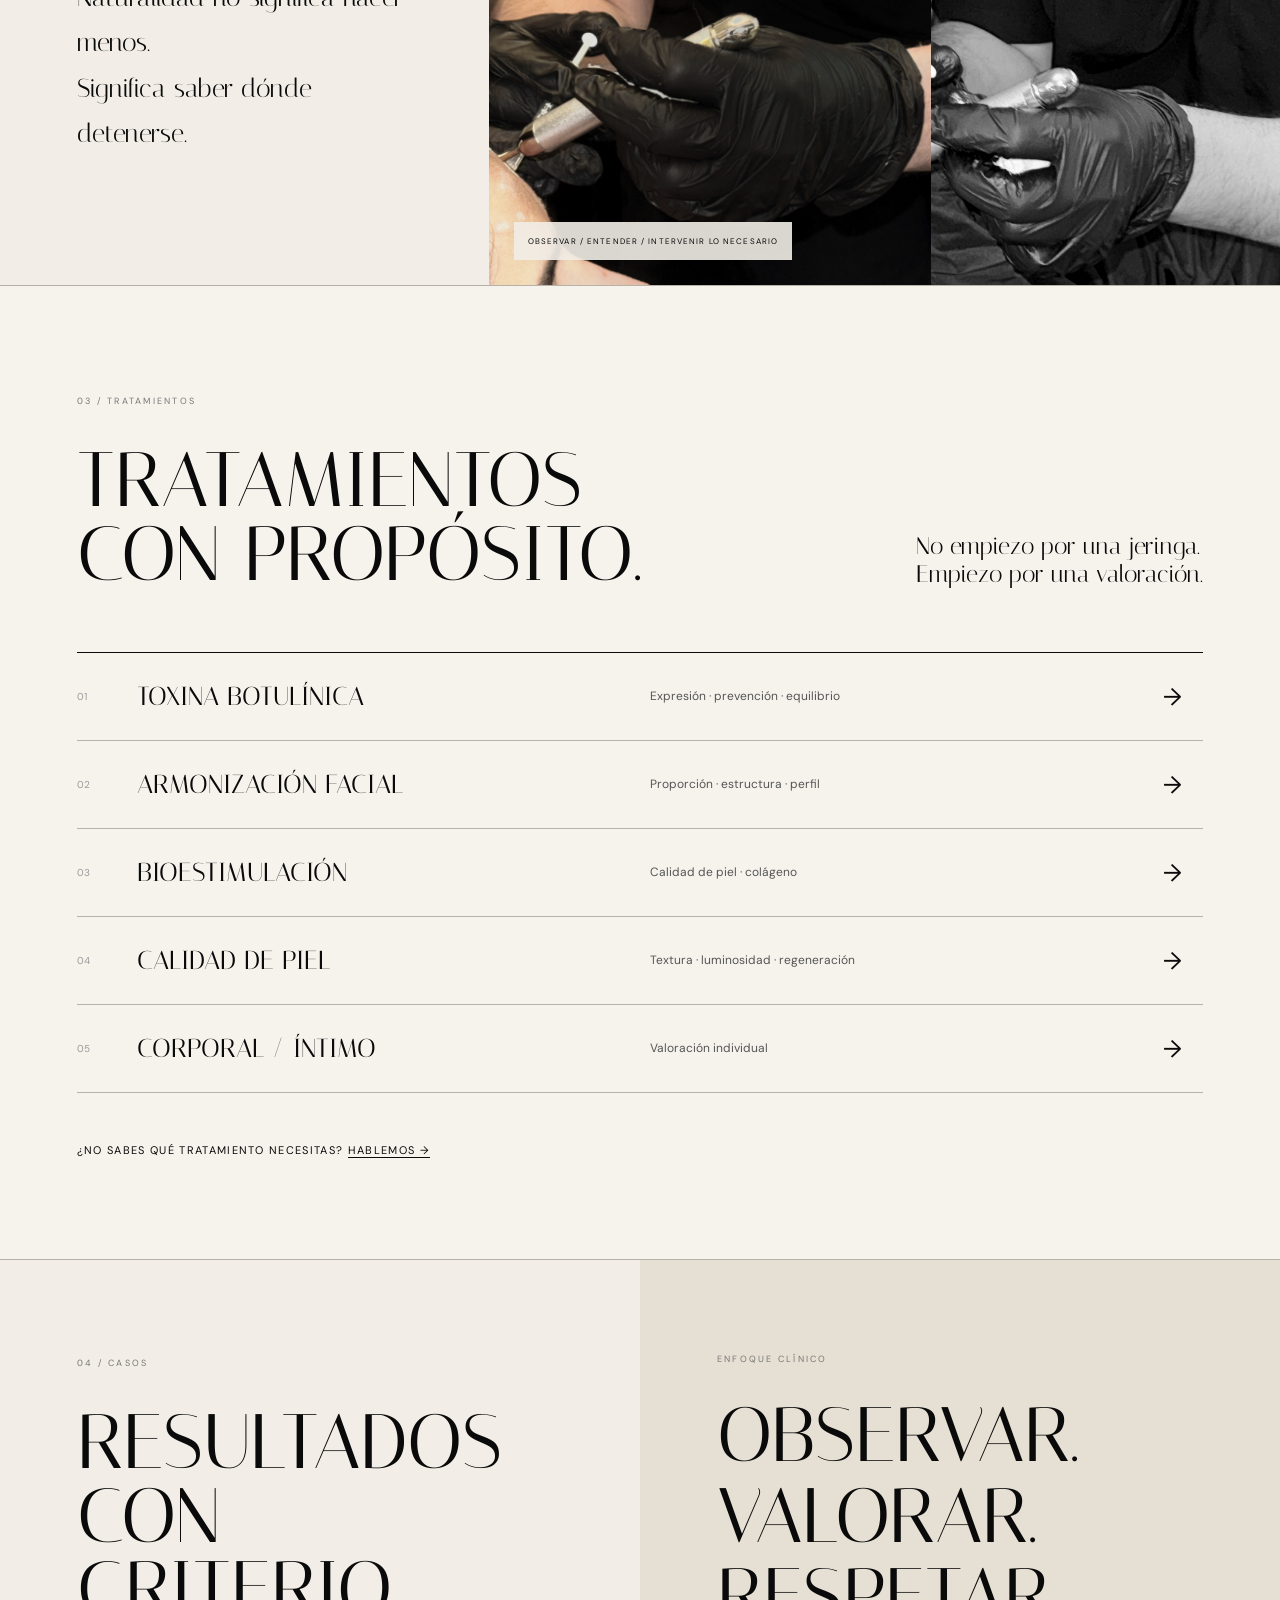
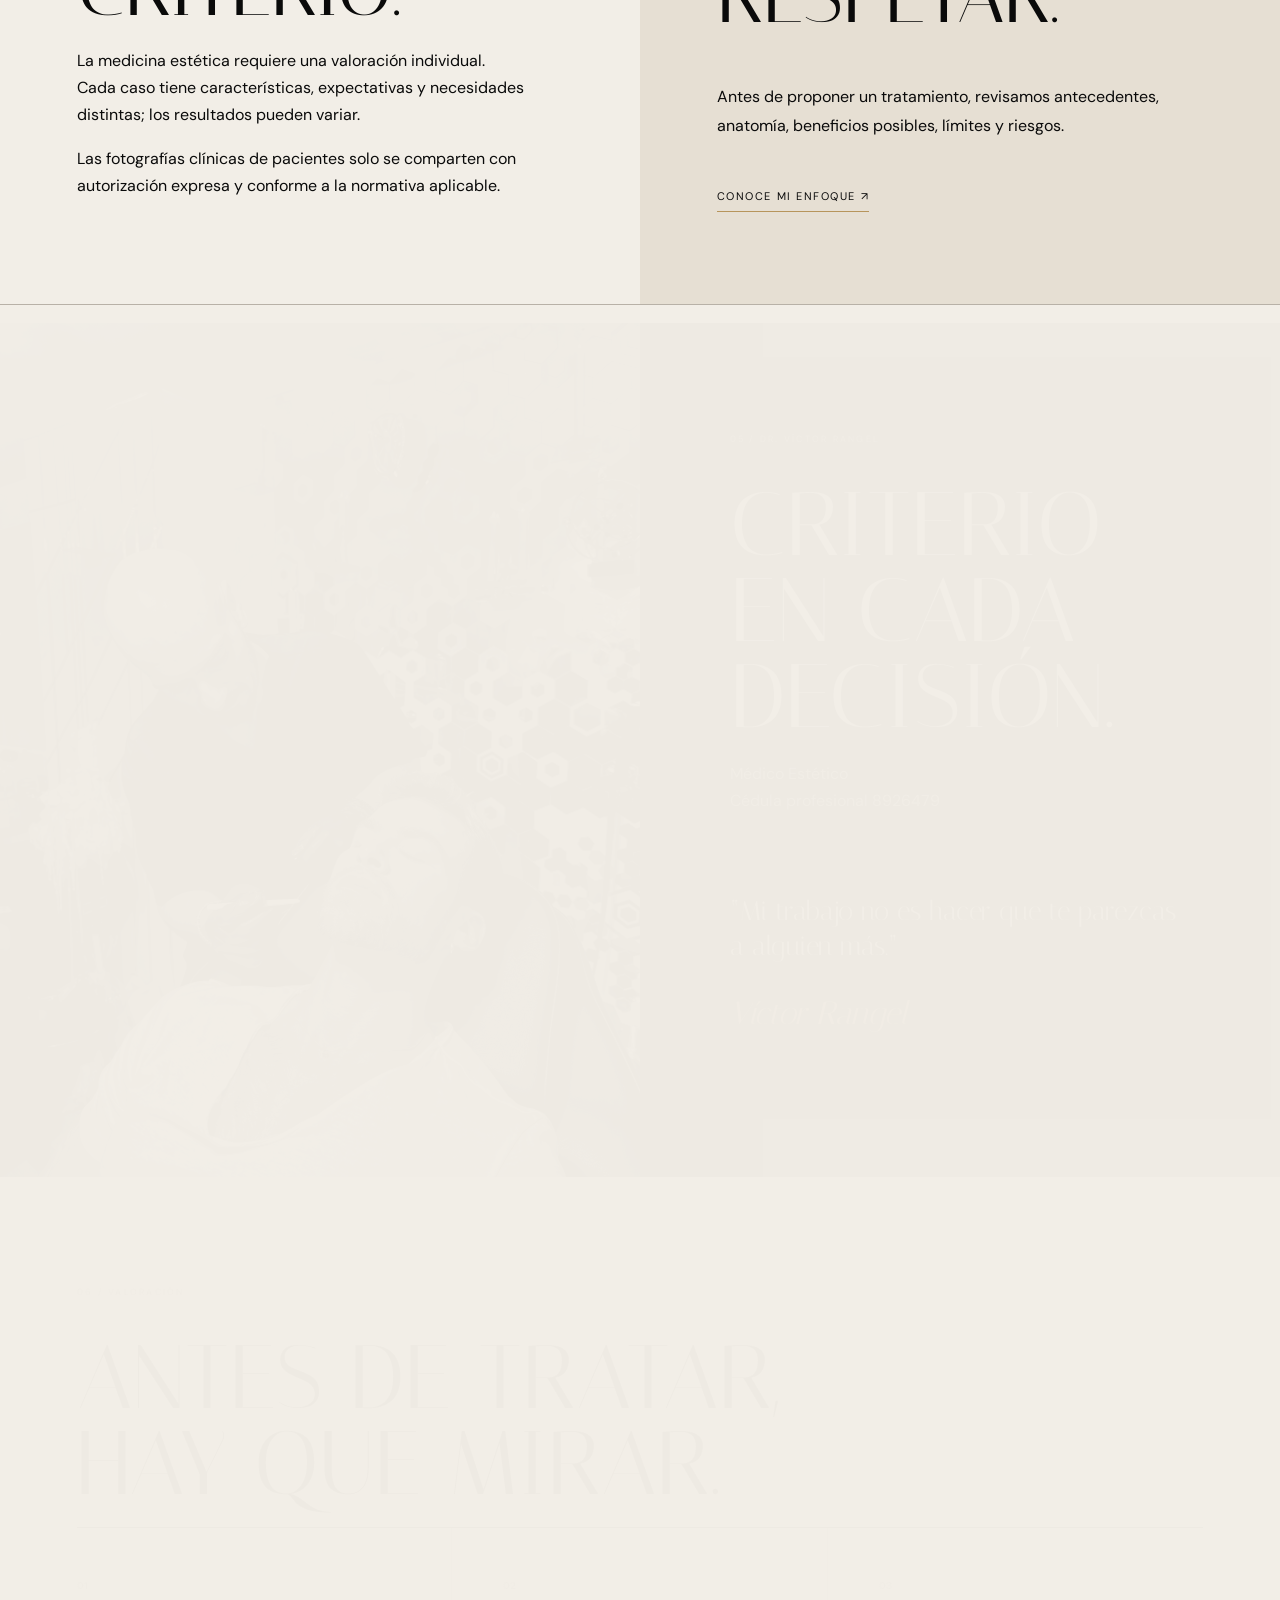
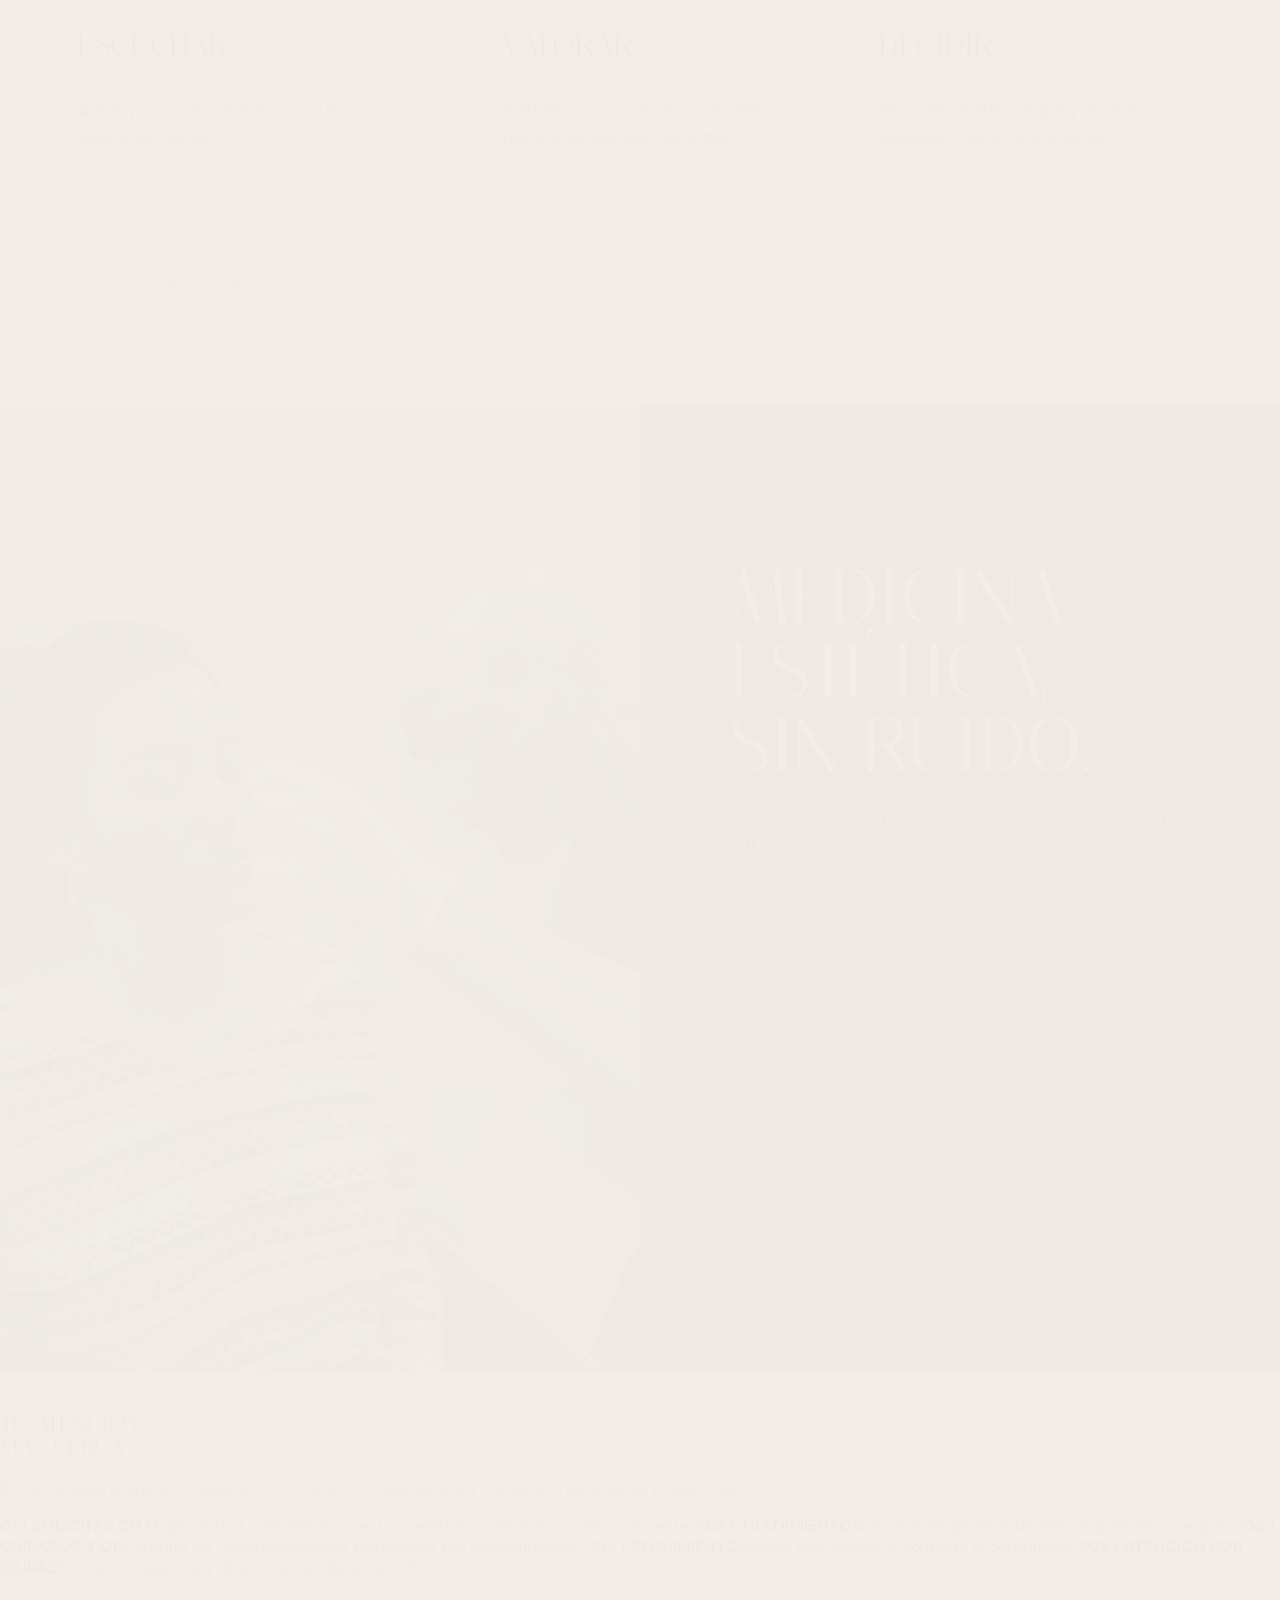
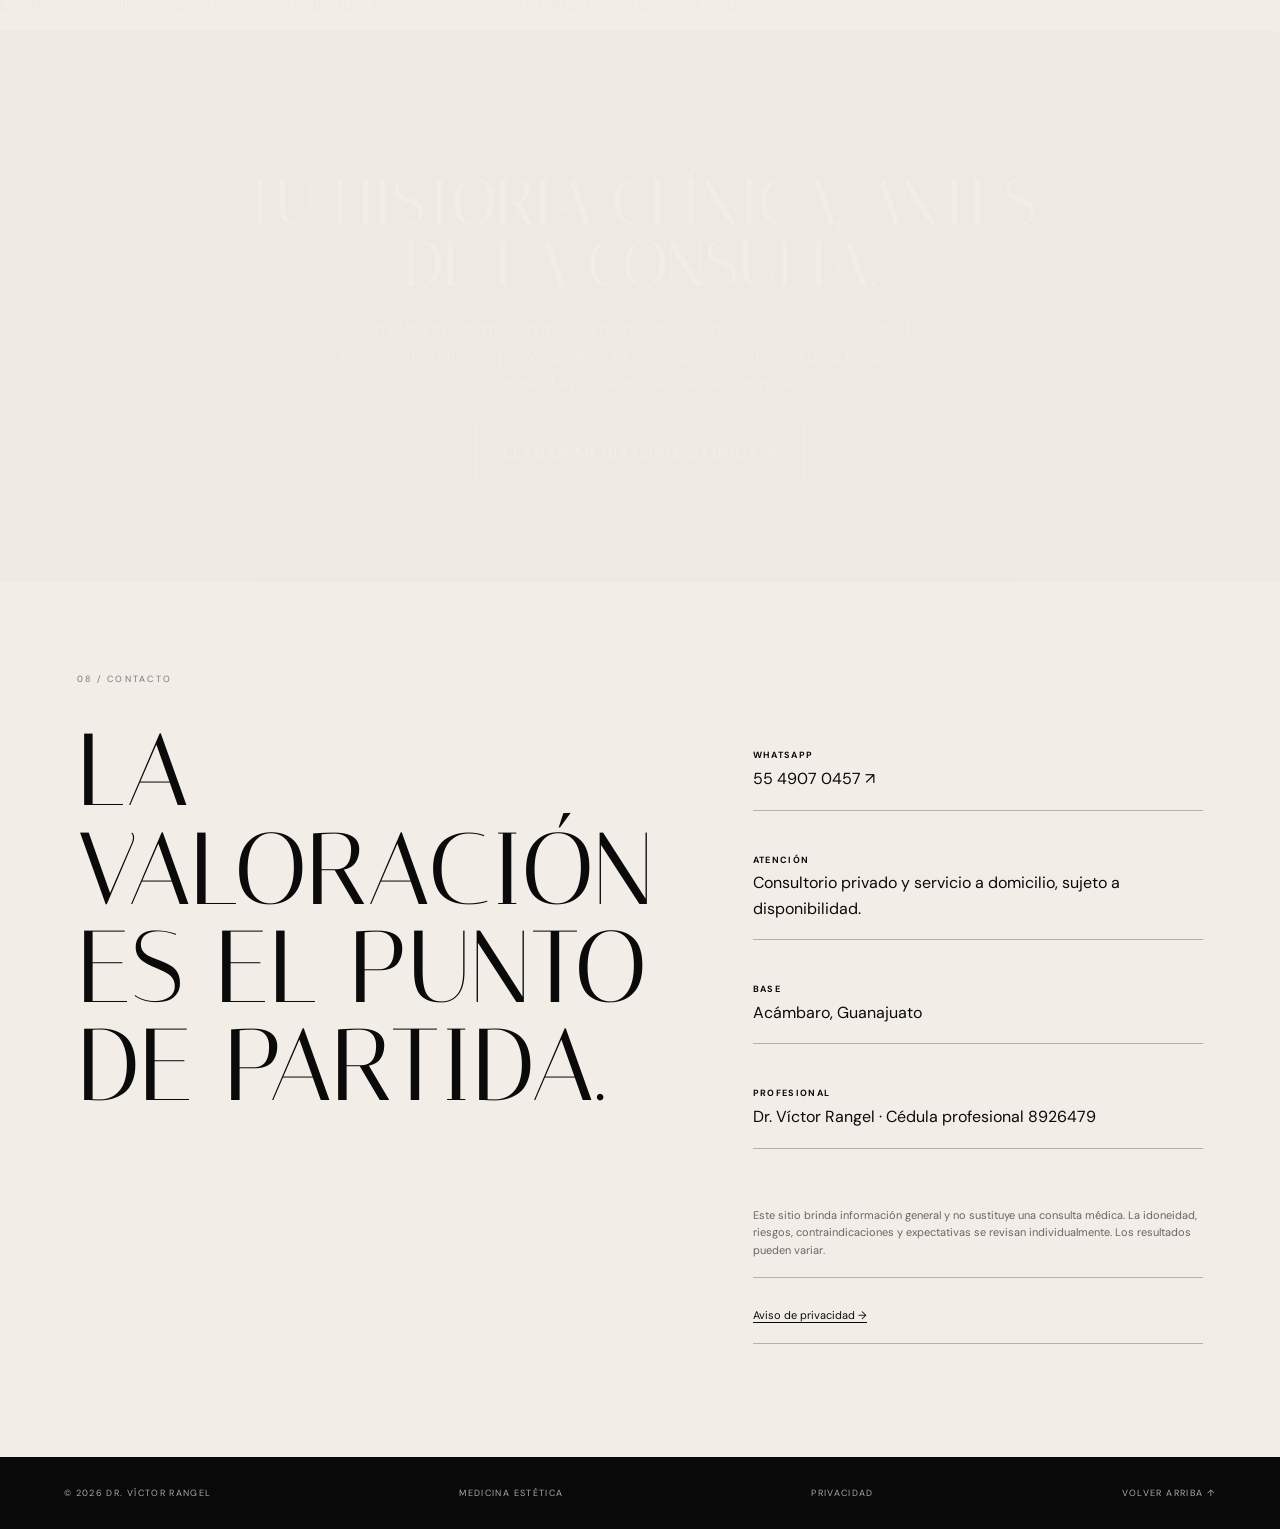
==== commit 6ae8e742: "Connect patient services and appointment flow from approved homepage" ====
--- a/index.html
+++ b/index.html
@@ -2,9 +2,9 @@
 <html lang="es-MX"><head><meta charset="utf-8"><meta name="viewport" content="width=device-width,initial-scale=1">
 <title>Dr. Víctor Rangel | Medicina Estética</title>
 <meta name="description" content="Medicina estética con criterio clínico, naturalidad y valoración personalizada. Dr. Víctor Rangel, cédula profesional 8926479.">
-<meta name="theme-color" content="#090909"><link rel="canonical" href="https://drvictorrangel.com/"><link rel="stylesheet" href="styles.css?v=20261008-solo-dos"><style>.brand-mark{width:40px;height:54px;flex:none;display:block;object-fit:contain}.brand{display:flex;align-items:center;gap:12px}@media(max-width:600px){.brand-mark{width:29px;height:40px}}</style></head>
+<meta name="theme-color" content="#090909"><link rel="canonical" href="https://drvictorrangel.com/"><link rel="stylesheet" href="styles.css?v=20261008-servicios"><style>.brand-mark{width:40px;height:54px;flex:none;display:block;object-fit:contain}.brand{display:flex;align-items:center;gap:12px}@media(max-width:600px){.brand-mark{width:29px;height:40px}}</style></head>
 <body><a class="skip" href="#contenido">Saltar al contenido</a>
-<header class="nav"><a class="brand" href="#inicio" aria-label="Inicio"><svg class="brand-mark" viewBox="100 210 810 1110" role="img" aria-label="Logotipo del Dr. Víctor Rangel" xmlns="http://www.w3.org/2000/svg"><path fill="#d7b36e" d="M679 225 L665 229 L655 238 L647 263 L604 583 L573 774 L547 729 L516 688 L481 656 L443 634 L411 624 L381 620 L348 620 L282 627 L256 625 L253 609 L262 553 L264 510 L259 493 L249 483 L234 477 L214 477 L191 483 L143 508 L114 535 L119 536 L175 505 L203 497 L222 498 L232 506 L236 518 L230 623 L239 641 L255 647 L369 643 L407 651 L434 663 L458 679 L501 724 L536 783 L560 849 L555 943 L556 1027 L566 1112 L580 1170 L604 1229 L629 1266 L665 1297 L676 1302 L691 1302 L703 1292 L707 1277 L700 1214 L669 1080 L606 845 L607 813 L640 592 L685 332 L748 477 L797 566 L827 607 L862 644 L881 658 L894 660 L895 657 L869 628 L847 596 L807 518 L782 454 L733 293 L716 248 L700 230 Z"/></svg><span>DR. VÍCTOR RANGEL<small>MEDICINA ESTÉTICA</small></span></a><button class="menu" aria-expanded="false" aria-controls="navlinks">MENÚ</button><nav id="navlinks"><a href="#criterio">CRITERIO</a><a href="#tratamientos">TRATAMIENTOS</a><a href="#casos">CASOS</a><a href="#doctor">DOCTOR</a><a href="#contacto">CONTACTO</a><a href="#historia-clinica">HISTORIA CLÍNICA</a></nav><a class="nav-cta" href="https://wa.me/525549070457?text=Hola%20Dr.%20Víctor,%20quiero%20solicitar%20una%20valoración." target="_blank" rel="noopener">VALORACIÓN</a></header>
+<header class="nav"><a class="brand" href="#inicio" aria-label="Inicio"><svg class="brand-mark" viewBox="100 210 810 1110" role="img" aria-label="Logotipo del Dr. Víctor Rangel" xmlns="http://www.w3.org/2000/svg"><path fill="#d7b36e" d="M679 225 L665 229 L655 238 L647 263 L604 583 L573 774 L547 729 L516 688 L481 656 L443 634 L411 624 L381 620 L348 620 L282 627 L256 625 L253 609 L262 553 L264 510 L259 493 L249 483 L234 477 L214 477 L191 483 L143 508 L114 535 L119 536 L175 505 L203 497 L222 498 L232 506 L236 518 L230 623 L239 641 L255 647 L369 643 L407 651 L434 663 L458 679 L501 724 L536 783 L560 849 L555 943 L556 1027 L566 1112 L580 1170 L604 1229 L629 1266 L665 1297 L676 1302 L691 1302 L703 1292 L707 1277 L700 1214 L669 1080 L606 845 L607 813 L640 592 L685 332 L748 477 L797 566 L827 607 L862 644 L881 658 L894 660 L895 657 L869 628 L847 596 L807 518 L782 454 L733 293 L716 248 L700 230 Z"/></svg><span>DR. VÍCTOR RANGEL<small>MEDICINA ESTÉTICA</small></span></a><button class="menu" aria-expanded="false" aria-controls="navlinks">MENÚ</button><nav id="navlinks"><a href="#criterio">CRITERIO</a><a href="#tratamientos">TRATAMIENTOS</a><a href="#casos">CASOS</a><a href="#doctor">DOCTOR</a><a href="#servicios-digitales">SERVICIOS</a><a href="#contacto">CONTACTO</a><a href="#historia-clinica">HISTORIA CLÍNICA</a></nav><a class="nav-cta" href="https://wa.me/525549070457?text=Hola%20Dr.%20Víctor,%20quiero%20solicitar%20una%20valoración." target="_blank" rel="noopener">VALORACIÓN</a></header>
 <main id="contenido">
 <section id="inicio" class="hero"><img class="hero-img" src="IMG_4933.jpeg" alt="Dr. Víctor Rangel en consulta de medicina estética" fetchpriority="high"><div class="hero-shadow"></div><div class="hero-copy"><span class="index">01 / MEDICINA ESTÉTICA</span><h1>TU ROSTRO<br>NO NECESITA<br>PARECERSE<br>A OTRO.</h1><p>La belleza no se crea.<br>Se protege.</p><a class="circle-cta" href="#contacto"><i>→</i><span>SOLICITAR<br>VALORACIÓN</span></a></div><div class="hero-notes">ANATOMÍA<br>PROPORCIÓN<br>CRITERIO<br>ARMONÍA</div></section>
 <section id="criterio" class="criterion"><div class="criterion-copy"><span class="index dark">02 / EL CRITERIO</span><h2>MENOS ES MÁS,<br>CUANDO HAY CRITERIO.</h2><p>La medicina estética no se trata de cambiar quién eres. Se trata de observar, entender y decidir qué vale la pena intervenir —y qué no.</p><p class="manifesto">Naturalidad no significa hacer menos.<br>Significa saber dónde detenerse.</p></div><figure class="skin"><img src="IMG_2155.jpeg" alt="Valoración estética individual" loading="lazy"><figcaption>OBSERVAR / ENTENDER / INTERVENIR LO NECESARIO</figcaption></figure><figure class="work"><img src="IMG_2166.jpeg" alt="Dr. Víctor Rangel durante una valoración" loading="lazy"></figure></section>
@@ -14,6 +14,7 @@
 <section id="doctor" class="doctor"><figure><img src="IMG_1887.jpeg" alt="Dr. Víctor Rangel, Médico Estético" loading="lazy"></figure><div class="doctor-copy"><span class="index">05 / DR. VÍCTOR RANGEL</span><h2>CRITERIO<br>EN CADA<br>DECISIÓN.</h2><p>Médico Estético<br>Cédula profesional 8926479</p><blockquote>“Mi trabajo no es hacer que te parezcas a alguien más.”</blockquote><div class="signature">Víctor Rangel</div></div></section>
 <section class="process"><span class="index dark">06 / VALORACIÓN</span><h2>ANTES DE TRATAR,<br>HAY QUE MIRAR.</h2><div class="steps"><article><b>01</b><h3>ESCUCHAR</h3><p>Qué te preocupa, qué buscas y qué no quieres perder de ti.</p></article><article><b>02</b><h3>VALORAR</h3><p>Anatomía, proporciones, movimiento, piel y antecedentes relevantes.</p></article><article><b>03</b><h3>DECIDIR</h3><p>Opciones, límites, riesgos y un plan individual cuando esté indicado.</p></article></div><a class="big-link" href="#contacto">AGENDA TU VALORACIÓN ↓</a></section>
 <section class="journal"><div class="journal-image"><img src="IMG_8867.jpeg" alt="Dr. Víctor Rangel en práctica clínica" loading="lazy"></div><div class="journal-copy"><span class="index">07 / INFORMACIÓN</span><h2>MEDICINA ESTÉTICA,<br>SIN RUIDO.</h2><p>Información clara sobre tratamientos, cuidados y seguridad. Sin promesas de resultados garantizados.</p><a href="#contacto">RESOLVER UNA DUDA →</a></div></section>
+<section id="servicios-digitales" class="digital-services" aria-labelledby="digital-title"><span class="index dark">ATENCIÓN Y ACOMPAÑAMIENTO</span><h2 id="digital-title">TU ATENCIÓN,<br>MÁS CERCA.</h2><p>Recursos para preparar tu valoración, conocer los tratamientos y consultar indicaciones posteriores.</p><div class="digital-grid"><a href="citas.html"><strong>01 / SOLICITAR CITA</strong><span>Elige ciudad, tratamiento y fecha preferida. Confirmamos personalmente. ↗</span></a><a href="tratamientos.html"><strong>02 / TRATAMIENTOS</strong><span>Información general, beneficios posibles y riesgos. ↗</span></a><a href="cuidados.html"><strong>03 / CUIDADOS Y QR</strong><span>Consulta las recomendaciones posteriores por procedimiento. ↗</span></a><a href="seguimiento.html"><strong>04 / SEGUIMIENTO</strong><span>Solicita una revisión y contacta al consultorio. ↗</span></a><a href="ciudades.html"><strong>05 / ATENCIÓN POR CIUDAD</strong><span>Consulta cobertura y disponibilidad de visitas. ↗</span></a></div><p class="digital-note">La atención médica requiere valoración individual. Los mensajes por WhatsApp no son un canal de urgencias.</p></section>
 <section id="historia-clinica" class="patient-form" style="background:#111;color:#fff;padding:clamp(48px,8vw,100px) 6vw;text-align:center"><span class="index">FORMULARIO PARA PACIENTES</span><h2 style="font-size:clamp(30px,5vw,64px);margin:20px auto;max-width:850px">TU HISTORIA CLÍNICA, ANTES DE LA CONSULTA.</h2><p style="max-width:620px;margin:0 auto 28px;line-height:1.7;color:#ccc">Completa tu información médica mediante el formulario seguro de Google. No envíes datos clínicos por WhatsApp. La información se utilizará para tu valoración conforme al aviso de privacidad del formulario.</p><a href="https://bit.ly/HistoriaClinicaVR" target="_blank" rel="noopener noreferrer" style="display:inline-block;border:1px solid #d7b36e;padding:17px 27px;color:#e3c48d;text-decoration:none;letter-spacing:.08em;font-weight:600">LLENAR MI HISTORIA CLÍNICA ↗</a></section>
 <section id="contacto" class="contact"><div><span class="index dark">08 / CONTACTO</span><h2>LA VALORACIÓN<br>ES EL PUNTO<br>DE PARTIDA.</h2></div><div class="contact-data"><p><b>WHATSAPP</b><br><a href="https://wa.me/525549070457?text=Hola%20Dr.%20Víctor,%20quiero%20solicitar%20una%20valoración." target="_blank" rel="noopener">55 4907 0457 ↗</a></p><p><b>ATENCIÓN</b><br>Consultorio privado y servicio a domicilio, sujeto a disponibilidad.</p><p><b>BASE</b><br>Acámbaro, Guanajuato</p><p><b>PROFESIONAL</b><br>Dr. Víctor Rangel · Cédula profesional 8926479</p><p class="legal">Este sitio brinda información general y no sustituye una consulta médica. La idoneidad, riesgos, contraindicaciones y expectativas se revisan individualmente. Los resultados pueden variar.</p><p class="privacy"><a href="privacidad.html">Aviso de privacidad →</a></p></div></section>
 </main><footer><span>© <span id="year"></span> DR. VÍCTOR RANGEL</span><span>MEDICINA ESTÉTICA</span><a href="privacidad.html">PRIVACIDAD</a><a href="#inicio">VOLVER ARRIBA ↑</a></footer><script src="script.js"></script></body></html>
--- a/styles.css
+++ b/styles.css
@@ -37,3 +37,6 @@
 
 /* Editorial redesign: distinct storytelling sections and natural-size photographs */
 .editorial-feature{display:grid;grid-template-columns:minmax(0,1fr) minmax(0,1fr);align-items:center;min-height:0;overflow:visible}.editorial-feature-light{background:#f2eee7;color:#0a0a0a}.editorial-feature-dark{background:#0b0b0b;color:#f4f0e9}.editorial-feature-reverse .editorial-feature-photo{grid-column:1;grid-row:1}.editorial-feature-reverse .editorial-feature-copy{grid-column:2;grid-row:1}.editorial-feature-copy{padding:clamp(48px,7vw,110px);min-width:0}.editorial-feature-copy h2{font-family:'Italiana',serif;font-weight:400;font-size:clamp(43px,5vw,83px);line-height:1.02;margin:34px 0}.editorial-feature-copy p{font-size:clamp(15px,1.3vw,18px);line-height:1.85;max-width:560px}.editorial-feature-dark p{color:#c8c8c8}.editorial-feature-copy blockquote{font-family:'Italiana',serif;font-size:clamp(24px,2.5vw,38px);line-height:1.2;margin:45px 0 0;color:#c7a873}.editorial-feature-photo{margin:0;min-width:0;display:flex;align-items:center;justify-content:center;padding:clamp(22px,4vw,70px)}.editorial-feature-photo img{display:block;width:100%;height:auto;max-height:800px;object-fit:contain;object-position:center;filter:none}.editorial-feature-link{display:inline-block;margin-top:28px;padding-bottom:7px;border-bottom:1px solid #b7955c;font-size:11px;letter-spacing:.15em}@media(max-width:900px){.editorial-feature{display:flex;flex-direction:column-reverse;min-height:0}.editorial-feature-reverse{flex-direction:column-reverse}.editorial-feature-photo{width:100%;padding:32px 24px 0}.editorial-feature-photo img{height:auto;width:100%;max-height:none;object-fit:contain}.editorial-feature-copy{width:100%;padding:45px 26px 70px}.editorial-feature-copy h2{font-size:clamp(42px,10vw,66px);margin:25px 0}.editorial-feature-reverse .editorial-feature-photo,.editorial-feature-reverse .editorial-feature-copy{grid-column:auto;grid-row:auto}}
+
+/* Cases section: remove the two unwanted paired portraits, preserve the rest of the website */
+.cases-text-only{display:grid;grid-template-columns:1fr 1fr;min-height:0;border-top:1px solid #b8b1a7;border-bottom:1px solid #b8b1a7}.cases-text-only .cases-title{padding:7vw 6vw}.cases-approach{background:#e6dfd3;padding:7vw 6vw;display:flex;flex-direction:column;justify-content:center}.cases-approach h3{font-family:'Italiana',serif;font-size:clamp(42px,6vw,86px);line-height:1.05;font-weight:400;margin:30px 0}.cases-approach p{max-width:480px;line-height:1.8}.cases-approach a{margin-top:32px;font-size:11px;letter-spacing:.14em;border-bottom:1px solid #b7955c;align-self:flex-start;padding-bottom:8px}@media(max-width:900px){.cases-text-only{display:block}.cases-text-only .cases-title,.cases-approach{padding:70px 24px}.cases-approach h3{font-size:clamp(45px,11vw,75px)}}
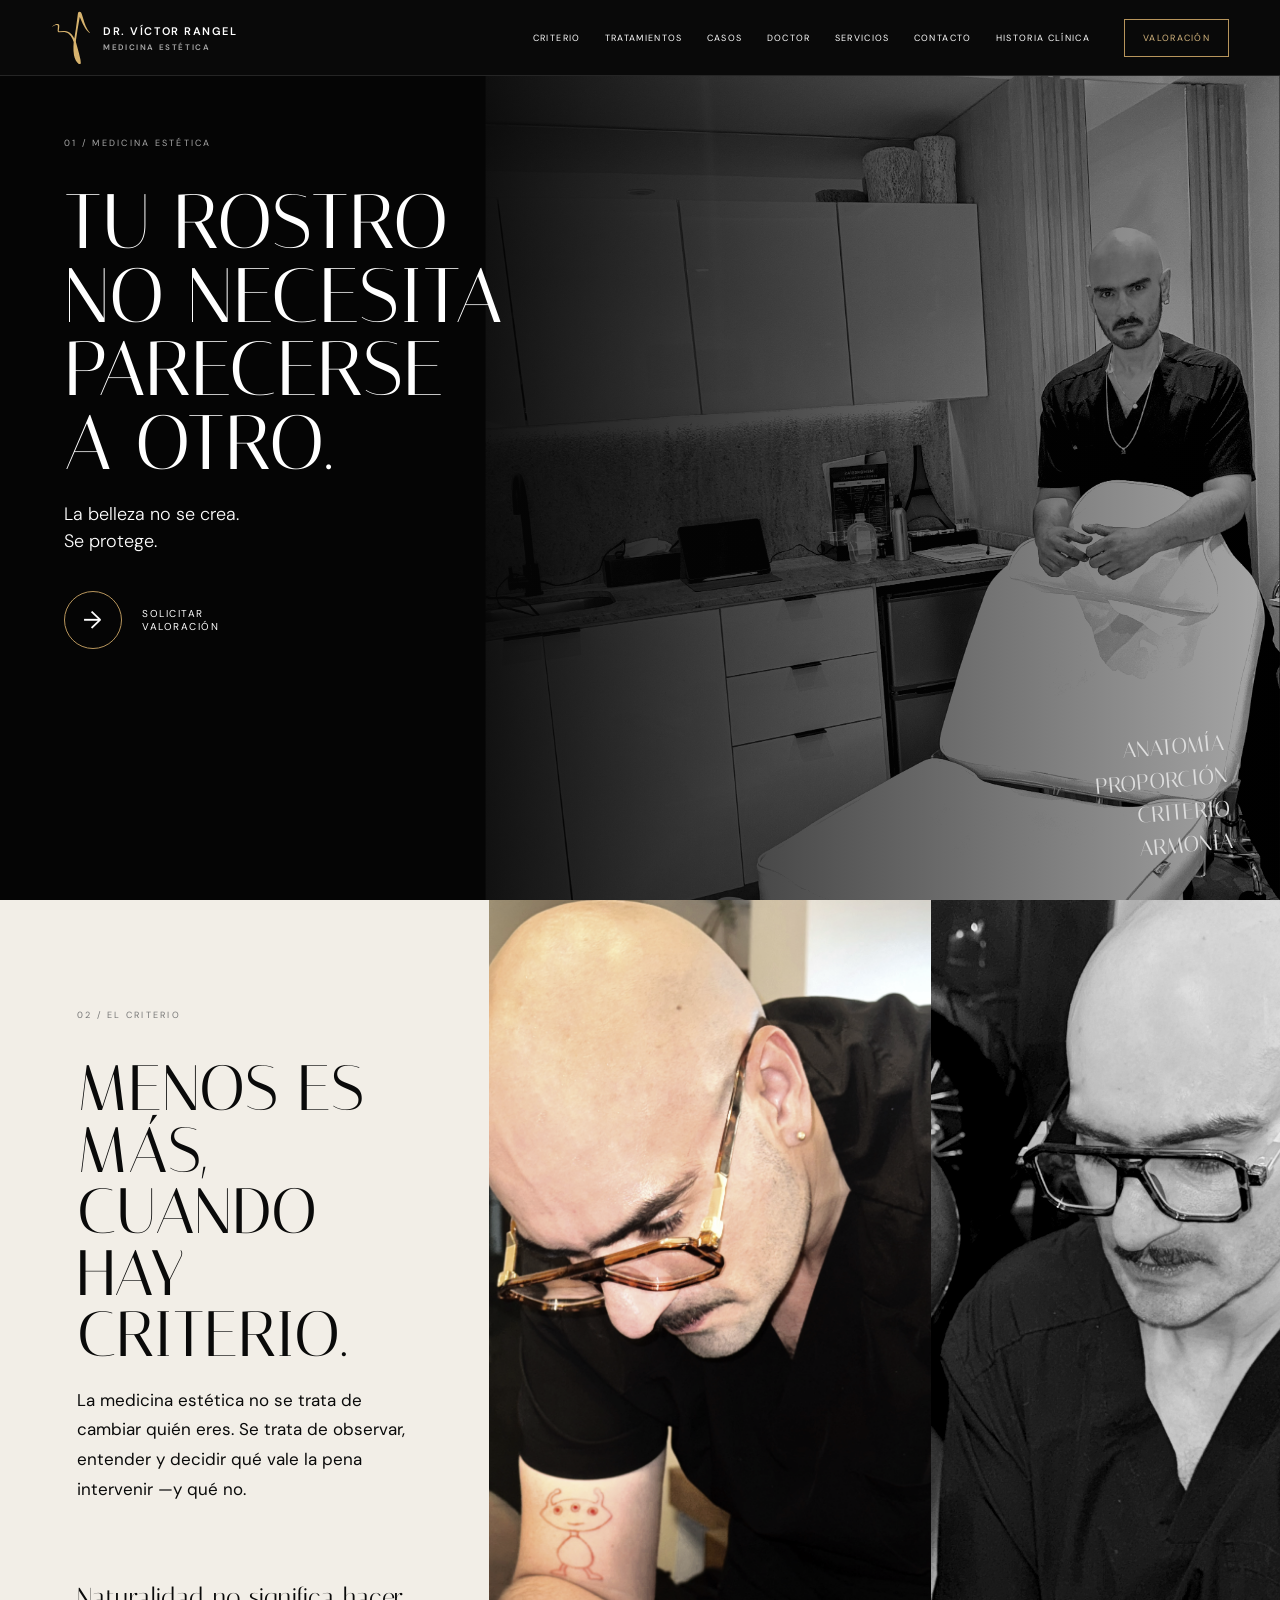
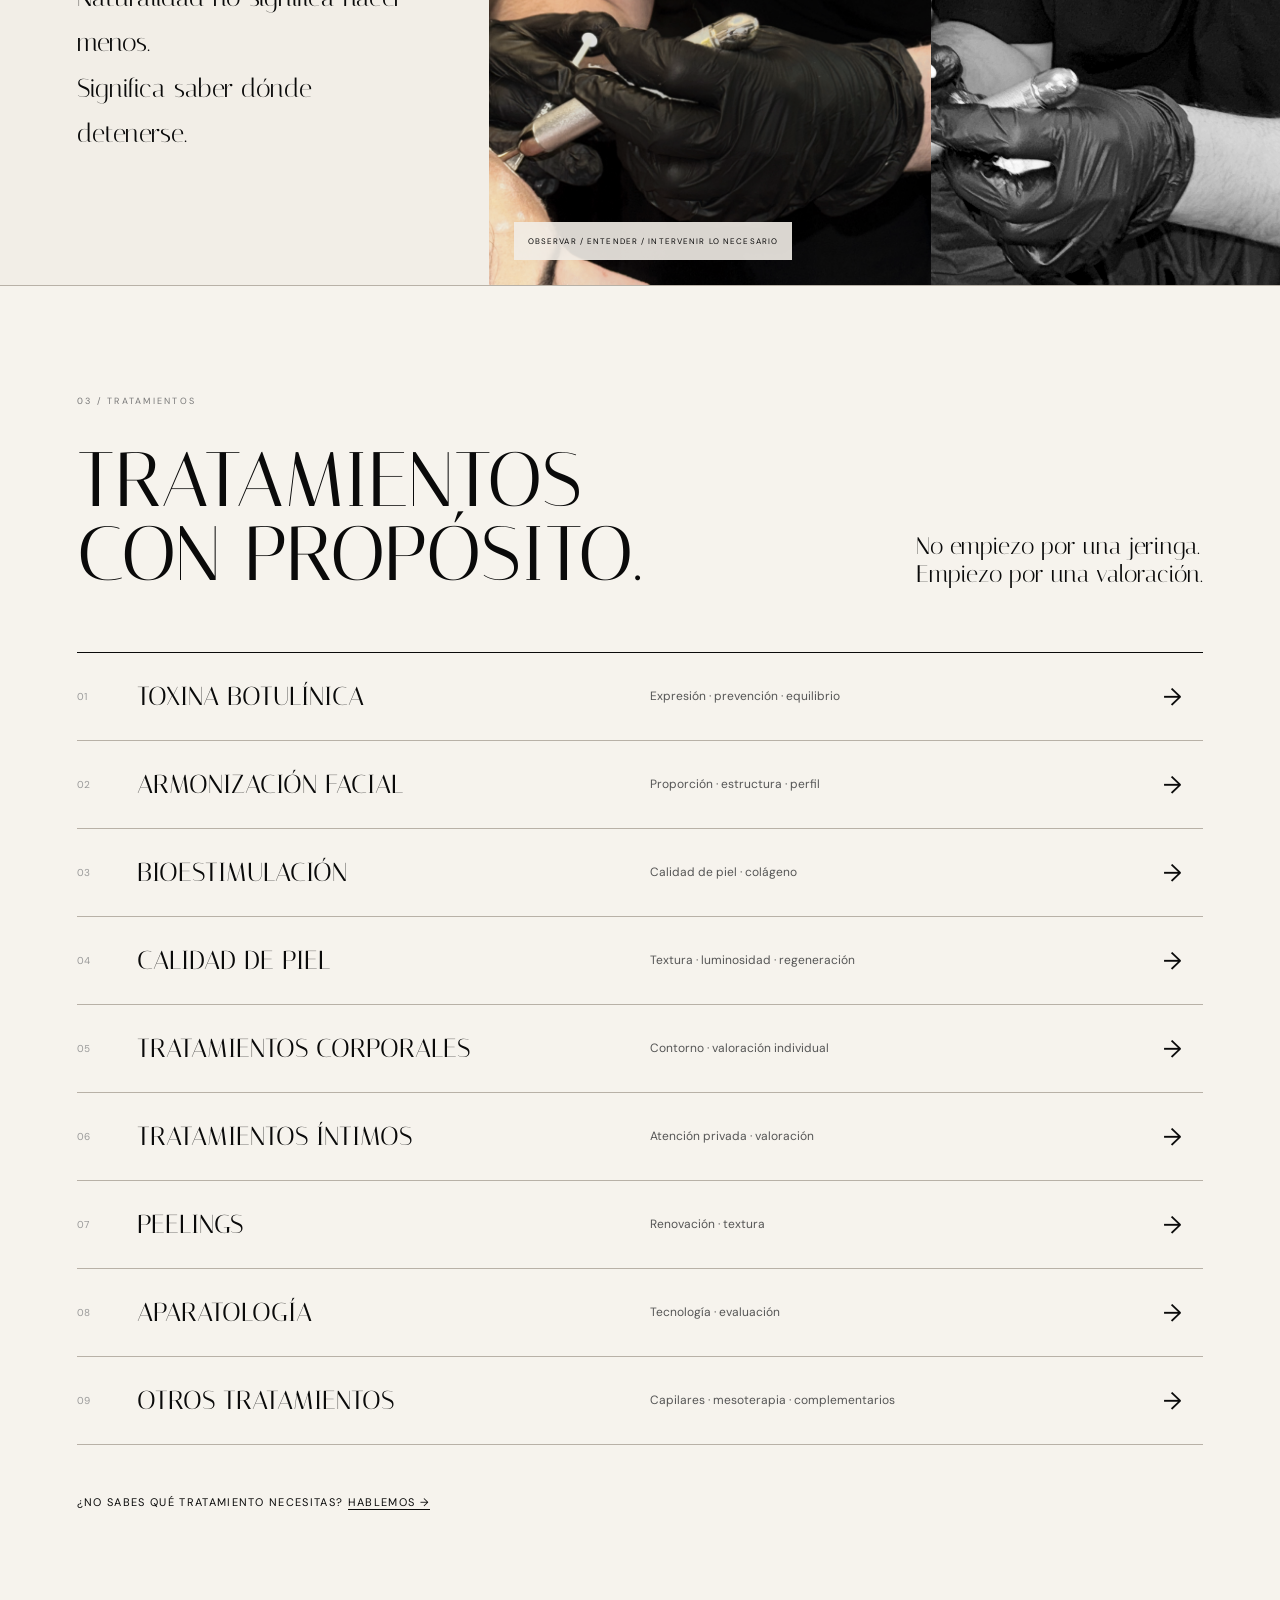
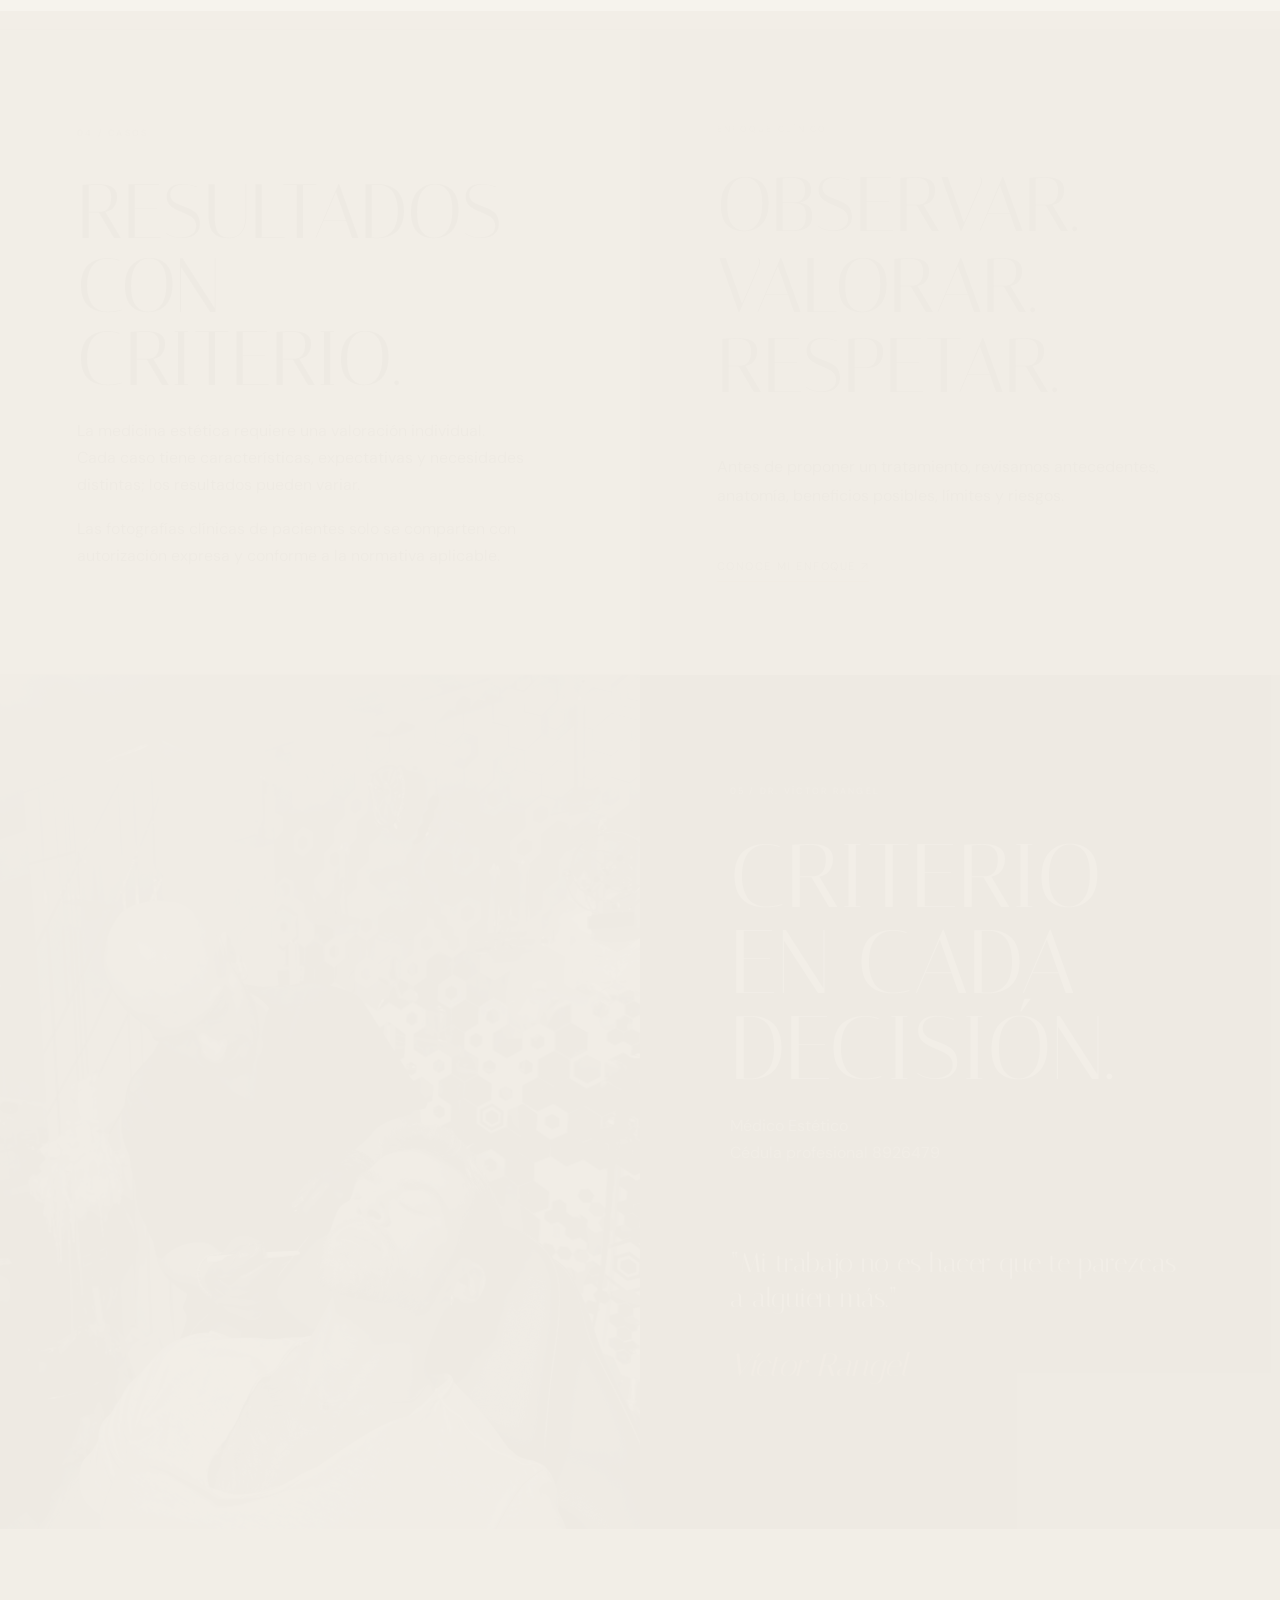
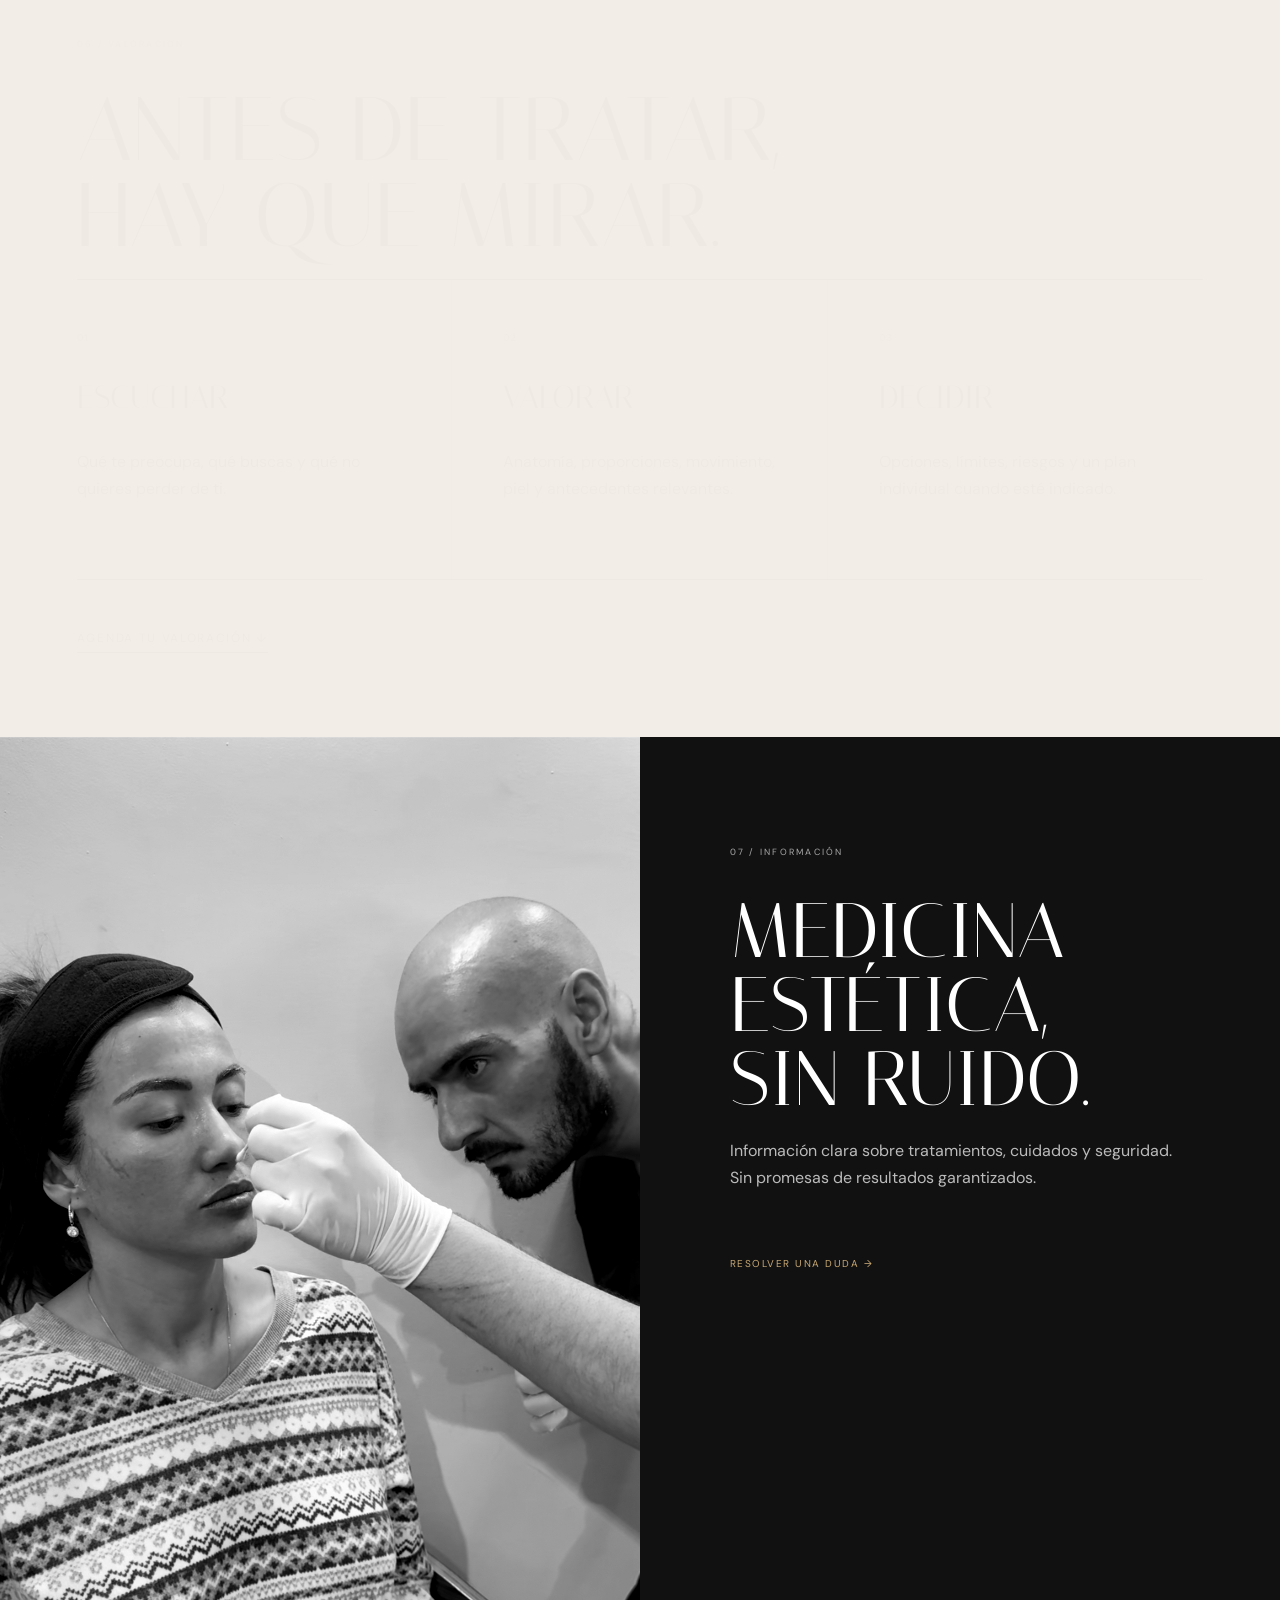
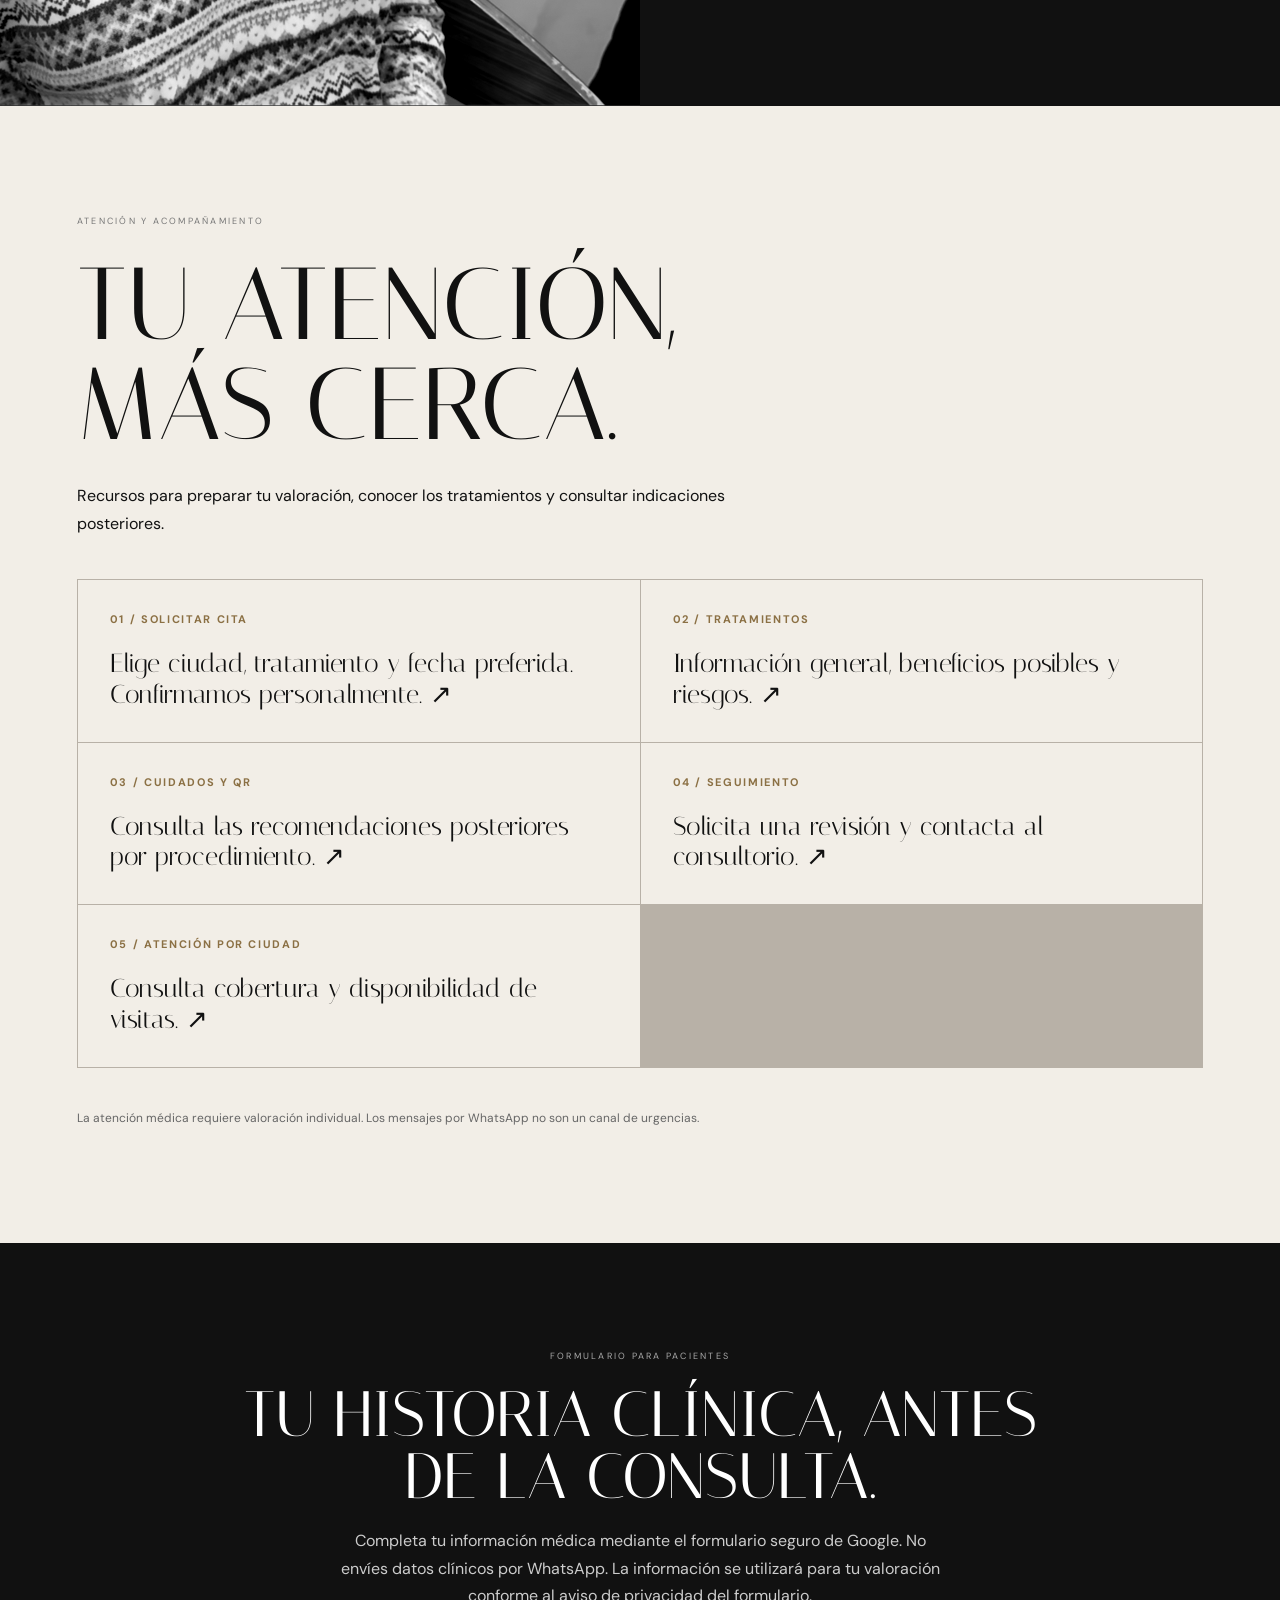
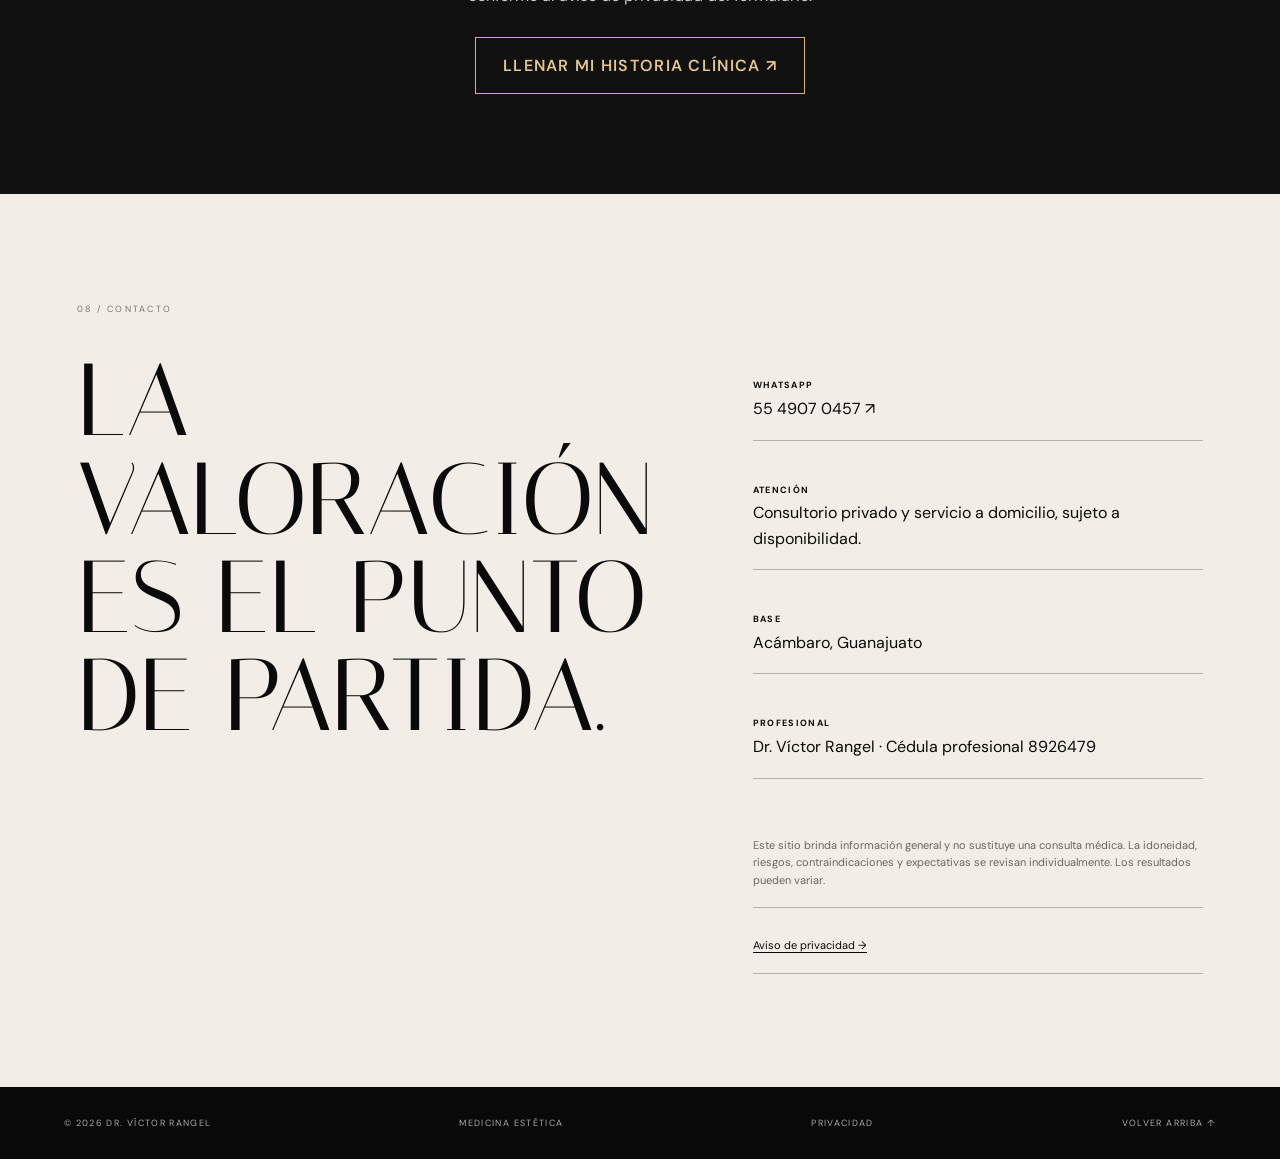
==== commit 47eccaa9: "Ampliar navegacion principal a todas las familias de tratamientos" ====
--- a/index.html
+++ b/index.html
@@ -9,7 +9,7 @@
 <section id="inicio" class="hero"><img class="hero-img" src="IMG_4933.jpeg" alt="Dr. Víctor Rangel en consulta de medicina estética" fetchpriority="high"><div class="hero-shadow"></div><div class="hero-copy"><span class="index">01 / MEDICINA ESTÉTICA</span><h1>TU ROSTRO<br>NO NECESITA<br>PARECERSE<br>A OTRO.</h1><p>La belleza no se crea.<br>Se protege.</p><a class="circle-cta" href="#contacto"><i>→</i><span>SOLICITAR<br>VALORACIÓN</span></a></div><div class="hero-notes">ANATOMÍA<br>PROPORCIÓN<br>CRITERIO<br>ARMONÍA</div></section>
 <section id="criterio" class="criterion"><div class="criterion-copy"><span class="index dark">02 / EL CRITERIO</span><h2>MENOS ES MÁS,<br>CUANDO HAY CRITERIO.</h2><p>La medicina estética no se trata de cambiar quién eres. Se trata de observar, entender y decidir qué vale la pena intervenir —y qué no.</p><p class="manifesto">Naturalidad no significa hacer menos.<br>Significa saber dónde detenerse.</p></div><figure class="skin"><img src="IMG_2155.jpeg" alt="Valoración estética individual" loading="lazy"><figcaption>OBSERVAR / ENTENDER / INTERVENIR LO NECESARIO</figcaption></figure><figure class="work"><img src="IMG_2166.jpeg" alt="Dr. Víctor Rangel durante una valoración" loading="lazy"></figure></section>
 <section id="tratamientos" class="treatments"><span class="index dark">03 / TRATAMIENTOS</span><div class="section-head"><h2>TRATAMIENTOS<br>CON PROPÓSITO.</h2><p>No empiezo por una jeringa.<br>Empiezo por una valoración.</p></div><div class="t-list">
-<a href="tratamientos.html#toxina"><span>01</span><b>TOXINA BOTULÍNICA</b><em>Expresión · prevención · equilibrio</em><i>→</i></a><a href="tratamientos.html#armonizacion"><span>02</span><b>ARMONIZACIÓN FACIAL</b><em>Proporción · estructura · perfil</em><i>→</i></a><a href="tratamientos.html#bioestimulacion"><span>03</span><b>BIOESTIMULACIÓN</b><em>Calidad de piel · colágeno</em><i>→</i></a><a href="tratamientos.html#piel"><span>04</span><b>CALIDAD DE PIEL</b><em>Textura · luminosidad · regeneración</em><i>→</i></a><a href="tratamientos.html#corporal"><span>05</span><b>CORPORAL / ÍNTIMO</b><em>Valoración individual</em><i>→</i></a></div><div class="unsure">¿NO SABES QUÉ TRATAMIENTO NECESITAS? <a href="#contacto">HABLEMOS →</a></div></section>
+<a href="tratamientos.html#toxina"><span>01</span><b>TOXINA BOTULÍNICA</b><em>Expresión · prevención · equilibrio</em><i>→</i></a><a href="tratamientos.html#armonizacion"><span>02</span><b>ARMONIZACIÓN FACIAL</b><em>Proporción · estructura · perfil</em><i>→</i></a><a href="tratamientos.html#bioestimulacion"><span>03</span><b>BIOESTIMULACIÓN</b><em>Calidad de piel · colágeno</em><i>→</i></a><a href="tratamientos.html#piel"><span>04</span><b>CALIDAD DE PIEL</b><em>Textura · luminosidad · regeneración</em><i>→</i></a><a href="tratamientos.html#corporal"><span>05</span><b>TRATAMIENTOS CORPORALES</b><em>Contorno · valoración individual</em><i>→</i></a><a href="tratamientos.html#intimos"><span>06</span><b>TRATAMIENTOS ÍNTIMOS</b><em>Atención privada · valoración</em><i>→</i></a><a href="tratamientos.html#peelings"><span>07</span><b>PEELINGS</b><em>Renovación · textura</em><i>→</i></a><a href="tratamientos.html#aparatologia"><span>08</span><b>APARATOLOGÍA</b><em>Tecnología · evaluación</em><i>→</i></a><a href="tratamientos.html#otros"><span>09</span><b>OTROS TRATAMIENTOS</b><em>Capilares · mesoterapia · complementarios</em><i>→</i></a></div><div class="unsure">¿NO SABES QUÉ TRATAMIENTO NECESITAS? <a href="#contacto">HABLEMOS →</a></div></section>
 <section id="casos" class="cases cases-text-only"><div class="cases-title"><span class="index dark">04 / CASOS</span><h2>RESULTADOS<br>CON CRITERIO.</h2><p>La medicina estética requiere una valoración individual. Cada caso tiene características, expectativas y necesidades distintas; los resultados pueden variar.</p><p>Las fotografías clínicas de pacientes solo se comparten con autorización expresa y conforme a la normativa aplicable.</p></div><div class="cases-approach"><span class="index dark">ENFOQUE CLÍNICO</span><h3>OBSERVAR.<br>VALORAR.<br>RESPETAR.</h3><p>Antes de proponer un tratamiento, revisamos antecedentes, anatomía, beneficios posibles, límites y riesgos.</p><a href="#contacto">CONOCE MI ENFOQUE ↗</a></div></section>
 <section id="doctor" class="doctor"><figure><img src="IMG_1887.jpeg" alt="Dr. Víctor Rangel, Médico Estético" loading="lazy"></figure><div class="doctor-copy"><span class="index">05 / DR. VÍCTOR RANGEL</span><h2>CRITERIO<br>EN CADA<br>DECISIÓN.</h2><p>Médico Estético<br>Cédula profesional 8926479</p><blockquote>“Mi trabajo no es hacer que te parezcas a alguien más.”</blockquote><div class="signature">Víctor Rangel</div></div></section>
 <section class="process"><span class="index dark">06 / VALORACIÓN</span><h2>ANTES DE TRATAR,<br>HAY QUE MIRAR.</h2><div class="steps"><article><b>01</b><h3>ESCUCHAR</h3><p>Qué te preocupa, qué buscas y qué no quieres perder de ti.</p></article><article><b>02</b><h3>VALORAR</h3><p>Anatomía, proporciones, movimiento, piel y antecedentes relevantes.</p></article><article><b>03</b><h3>DECIDIR</h3><p>Opciones, límites, riesgos y un plan individual cuando esté indicado.</p></article></div><a class="big-link" href="#contacto">AGENDA TU VALORACIÓN ↓</a></section>
--- a/styles.css
+++ b/styles.css
@@ -40,3 +40,13 @@
 
 /* Cases section: remove the two unwanted paired portraits, preserve the rest of the website */
 .cases-text-only{display:grid;grid-template-columns:1fr 1fr;min-height:0;border-top:1px solid #b8b1a7;border-bottom:1px solid #b8b1a7}.cases-text-only .cases-title{padding:7vw 6vw}.cases-approach{background:#e6dfd3;padding:7vw 6vw;display:flex;flex-direction:column;justify-content:center}.cases-approach h3{font-family:'Italiana',serif;font-size:clamp(42px,6vw,86px);line-height:1.05;font-weight:400;margin:30px 0}.cases-approach p{max-width:480px;line-height:1.8}.cases-approach a{margin-top:32px;font-size:11px;letter-spacing:.14em;border-bottom:1px solid #b7955c;align-self:flex-start;padding-bottom:8px}@media(max-width:900px){.cases-text-only{display:block}.cases-text-only .cases-title,.cases-approach{padding:70px 24px}.cases-approach h3{font-size:clamp(45px,11vw,75px)}}
+
+/* Patient services: consistent with the approved black/champagne editorial system */
+.digital-services{background:#f2eee7;color:#111;padding:clamp(65px,8vw,120px) 6vw}.digital-services h2{font-family:'Italiana',serif;font-size:clamp(52px,8vw,112px);line-height:.98;margin:26px 0}.digital-services>p{max-width:680px;line-height:1.8}.digital-grid{display:grid;grid-template-columns:repeat(2,minmax(0,1fr));gap:1px;background:#b8b1a7;border:1px solid #b8b1a7;margin:40px 0}.digital-grid a{background:#f2eee7;min-height:160px;padding:32px;display:flex;flex-direction:column;justify-content:space-between;gap:22px;transition:background .2s}.digital-grid a:hover,.digital-grid a:focus-visible{background:#e6dfd3}.digital-grid strong{font-size:11px;letter-spacing:.15em;color:#8b7044}.digital-grid span{font-family:'Italiana',serif;font-size:clamp(21px,2vw,31px);line-height:1.2}.digital-note{font-size:12px;color:#666}@media(max-width:700px){.digital-grid{grid-template-columns:1fr}.digital-grid a{min-height:125px;padding:25px}}
+
+/* Catalog treatment links */
+.chips a{display:block;padding:18px 12px 18px 0;border-bottom:1px solid var(--line);font-family:'Italiana',serif;font-size:21px;line-height:1.35;transition:color .2s}
+.chips a:nth-child(odd){border-right:1px solid var(--line)}
+.chips a:nth-child(even){padding-left:22px}
+.chips a:hover,.chips a:focus-visible{color:#9b7642;text-decoration:underline;text-underline-offset:5px}
+@media(max-width:700px){.chips a{font-size:clamp(20px,5vw,29px);padding:18px 0}.chips a:nth-child(odd){border-right:0}.chips a:nth-child(even){padding-left:0}}
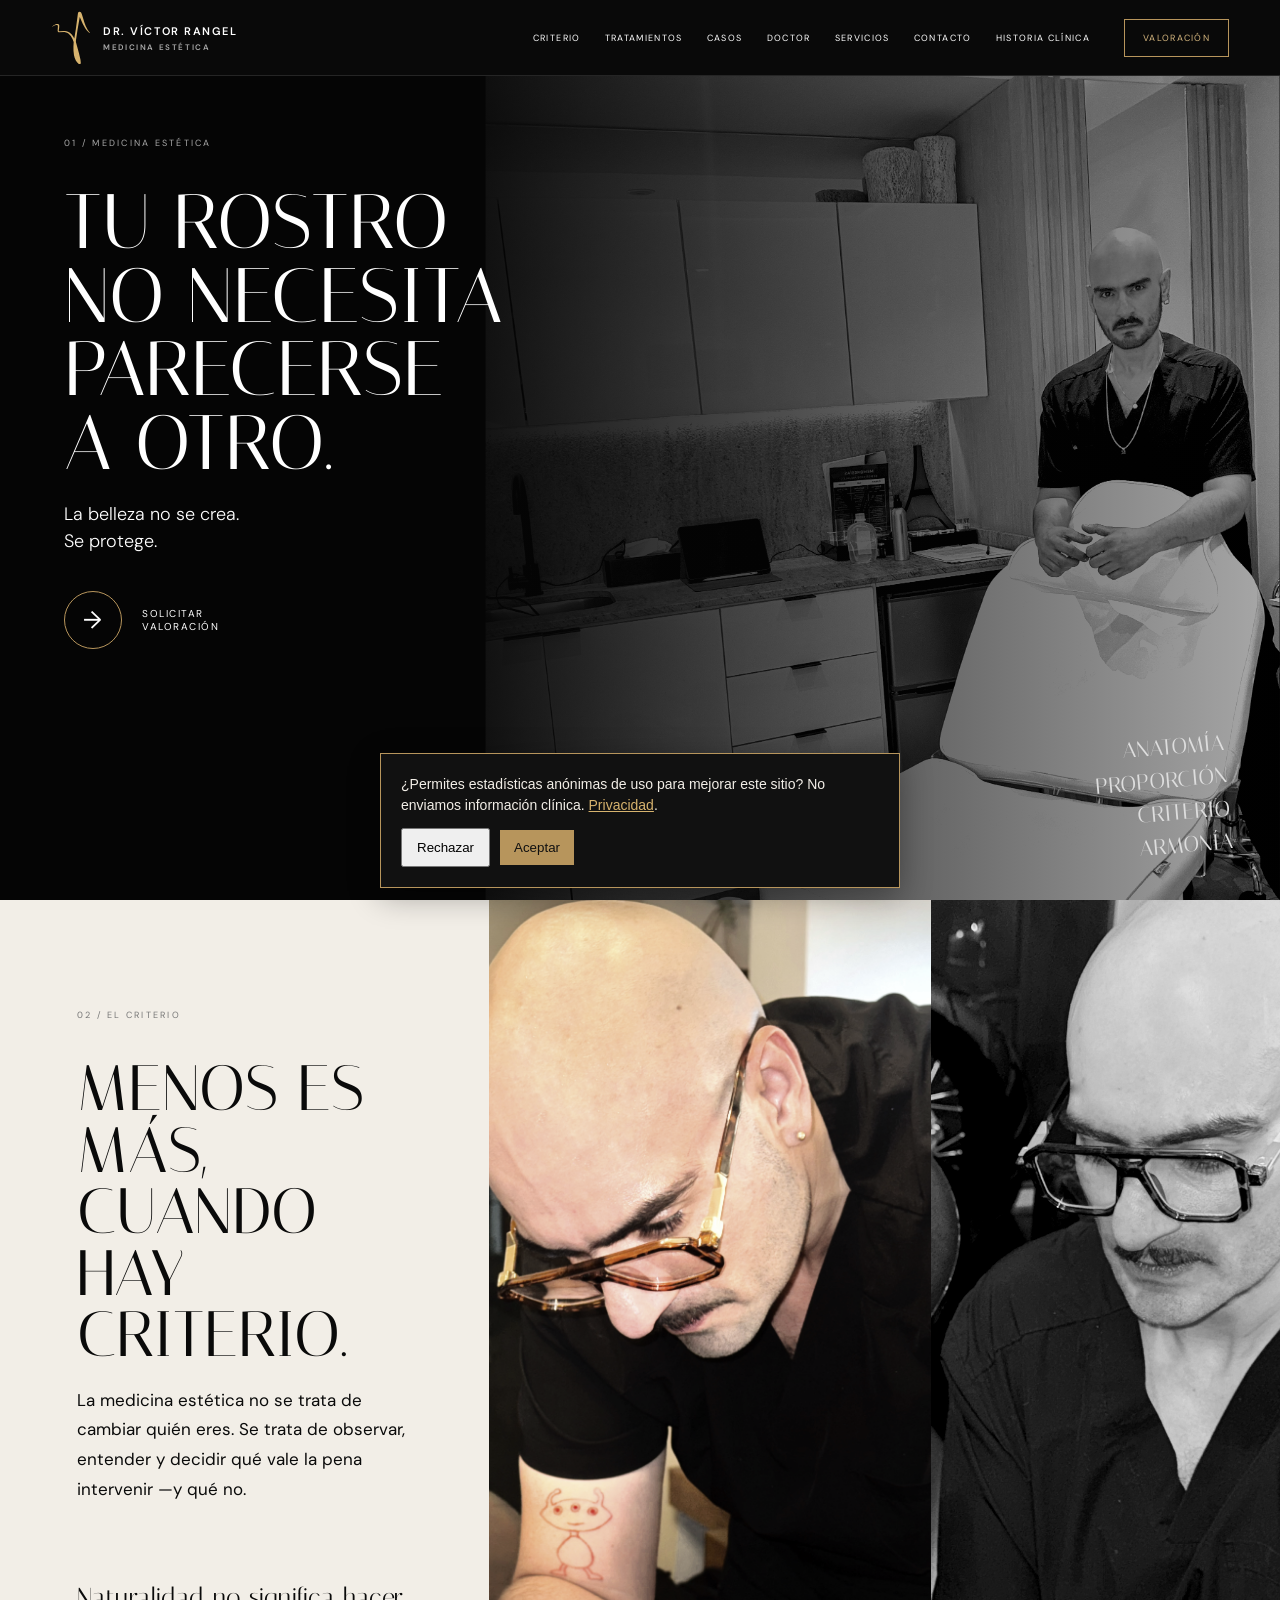
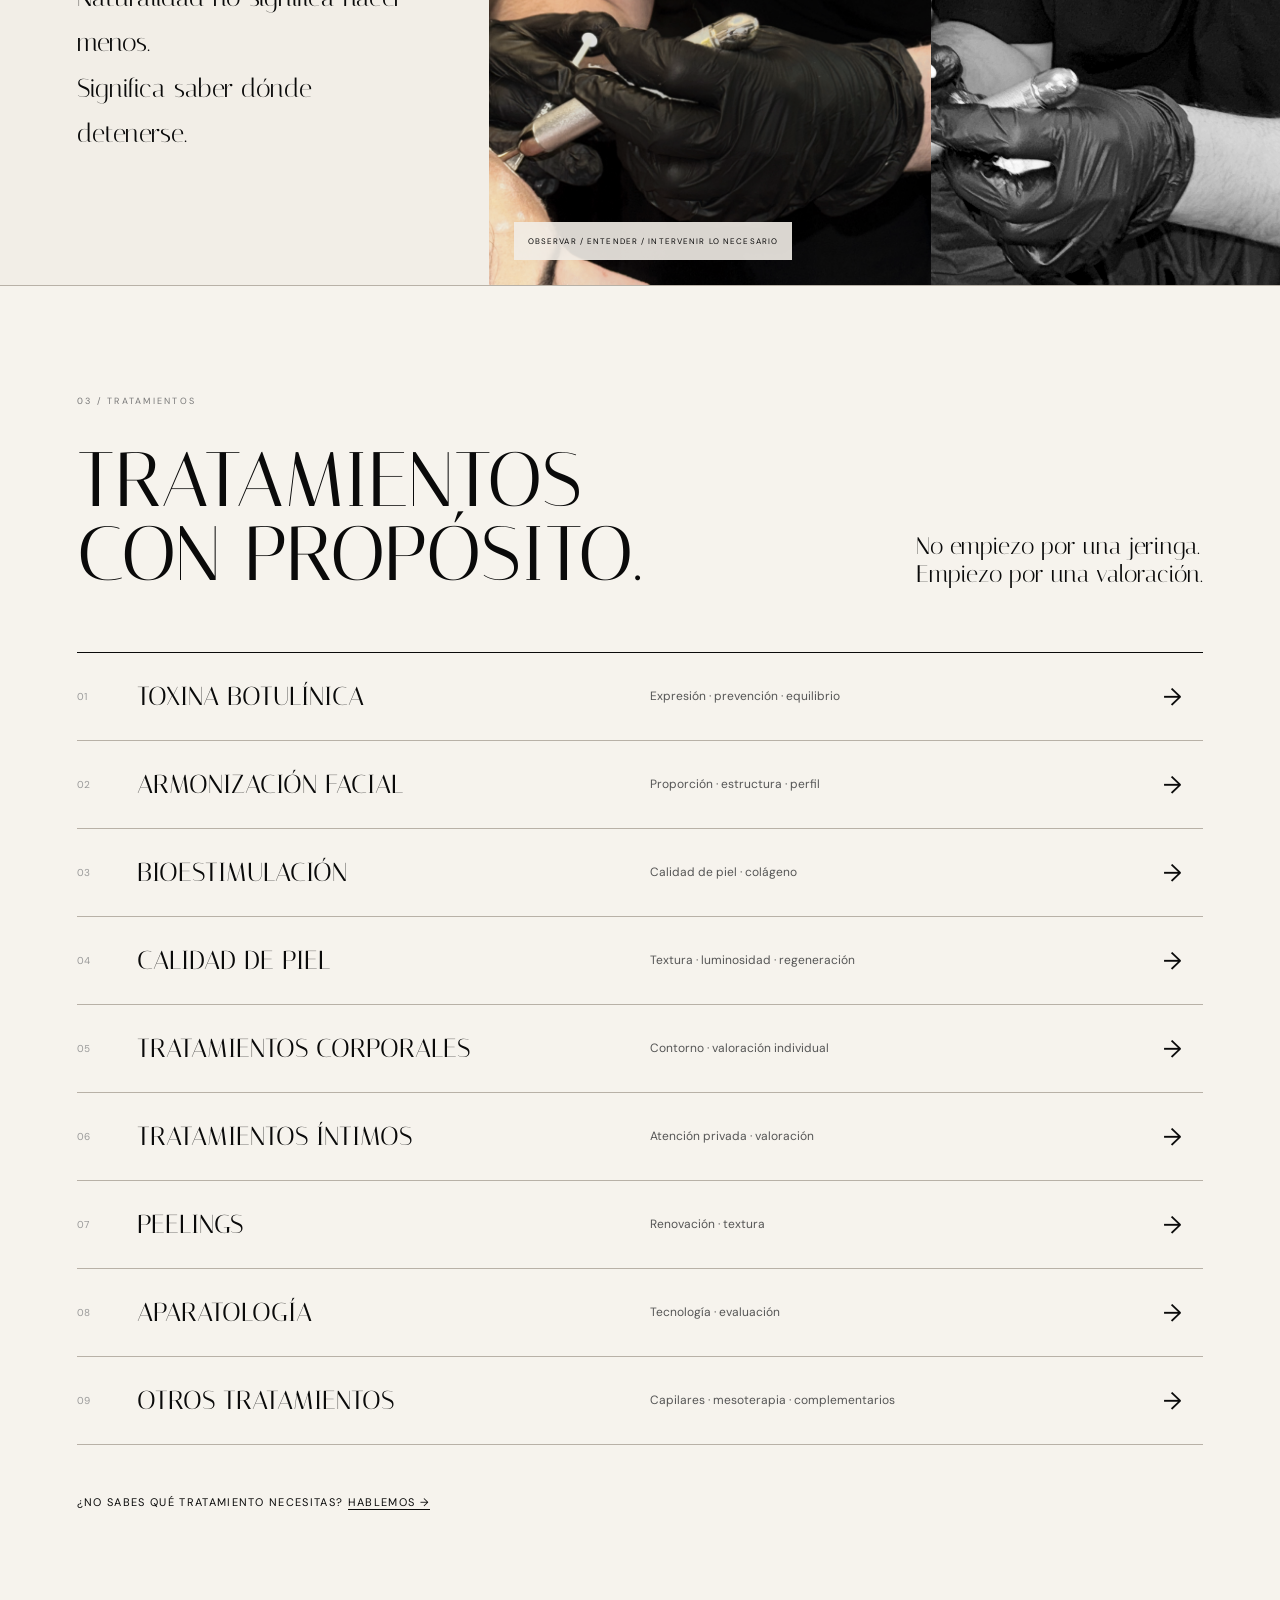
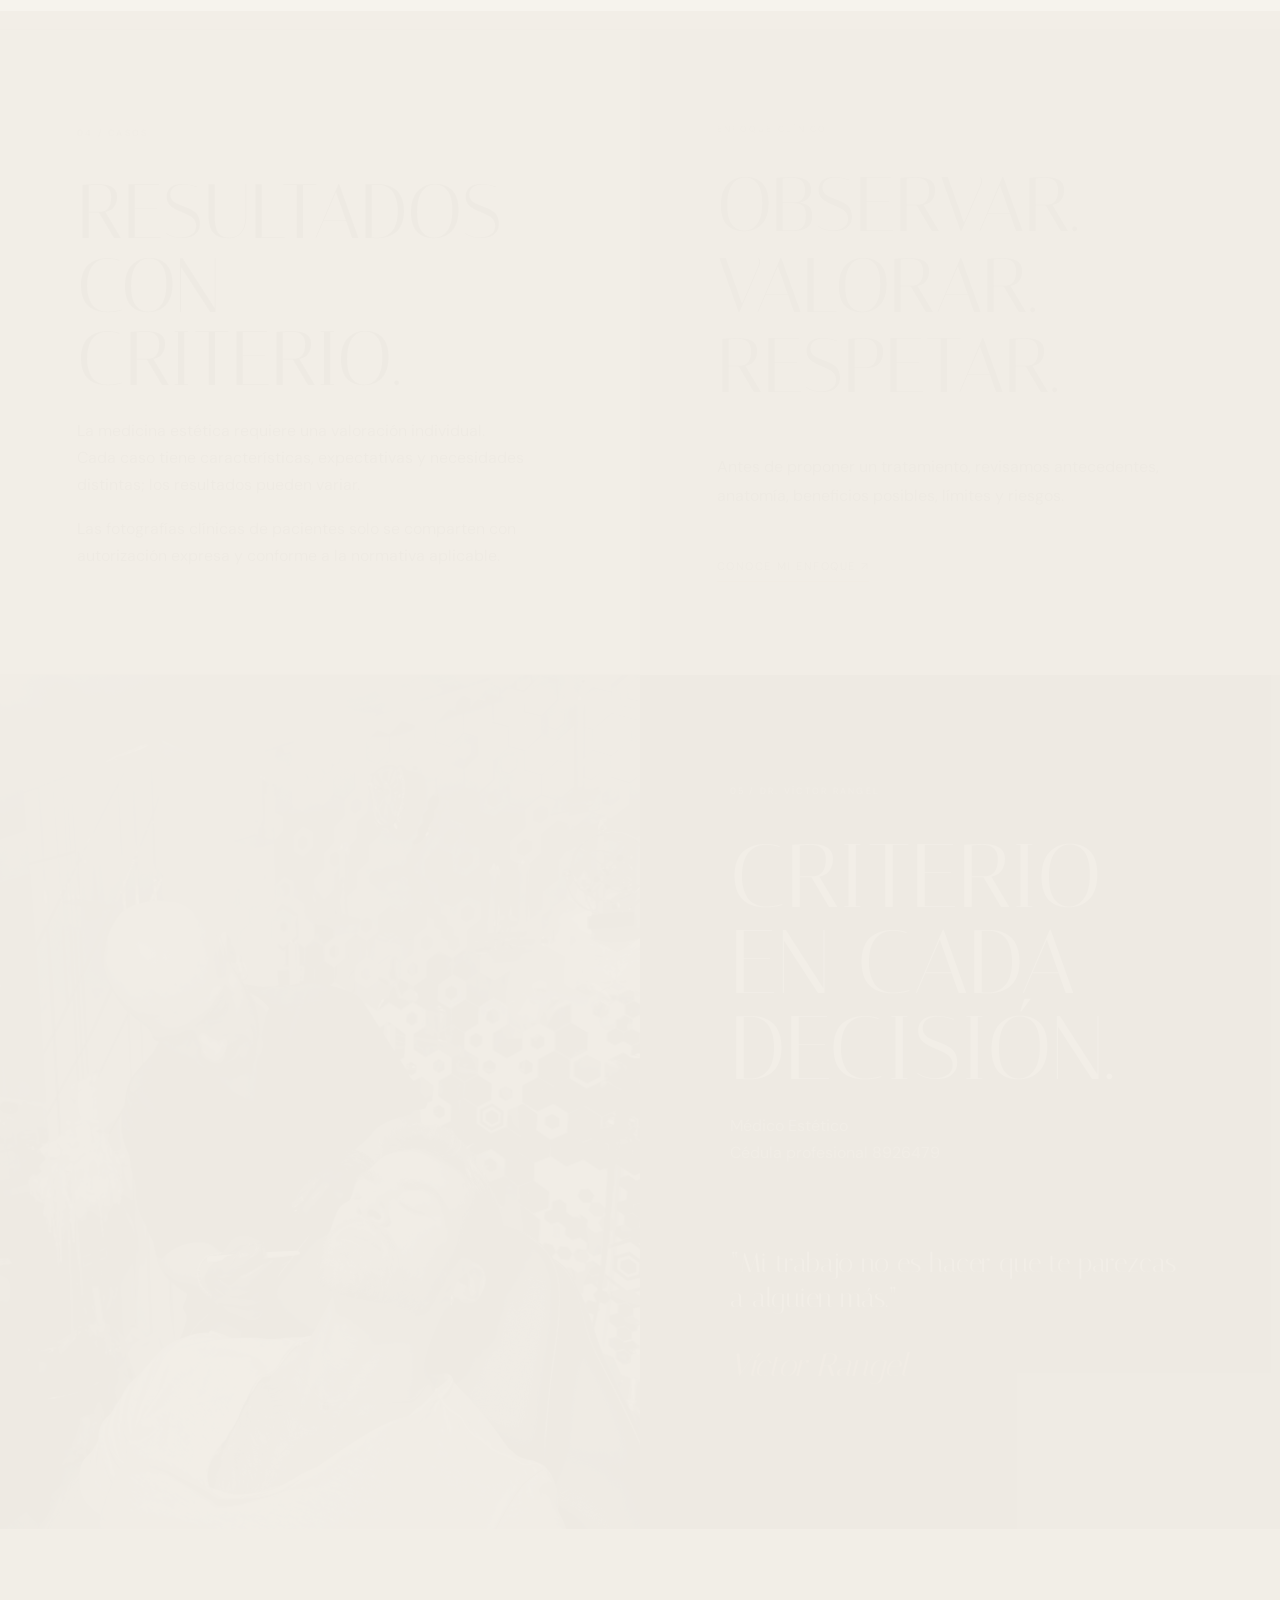
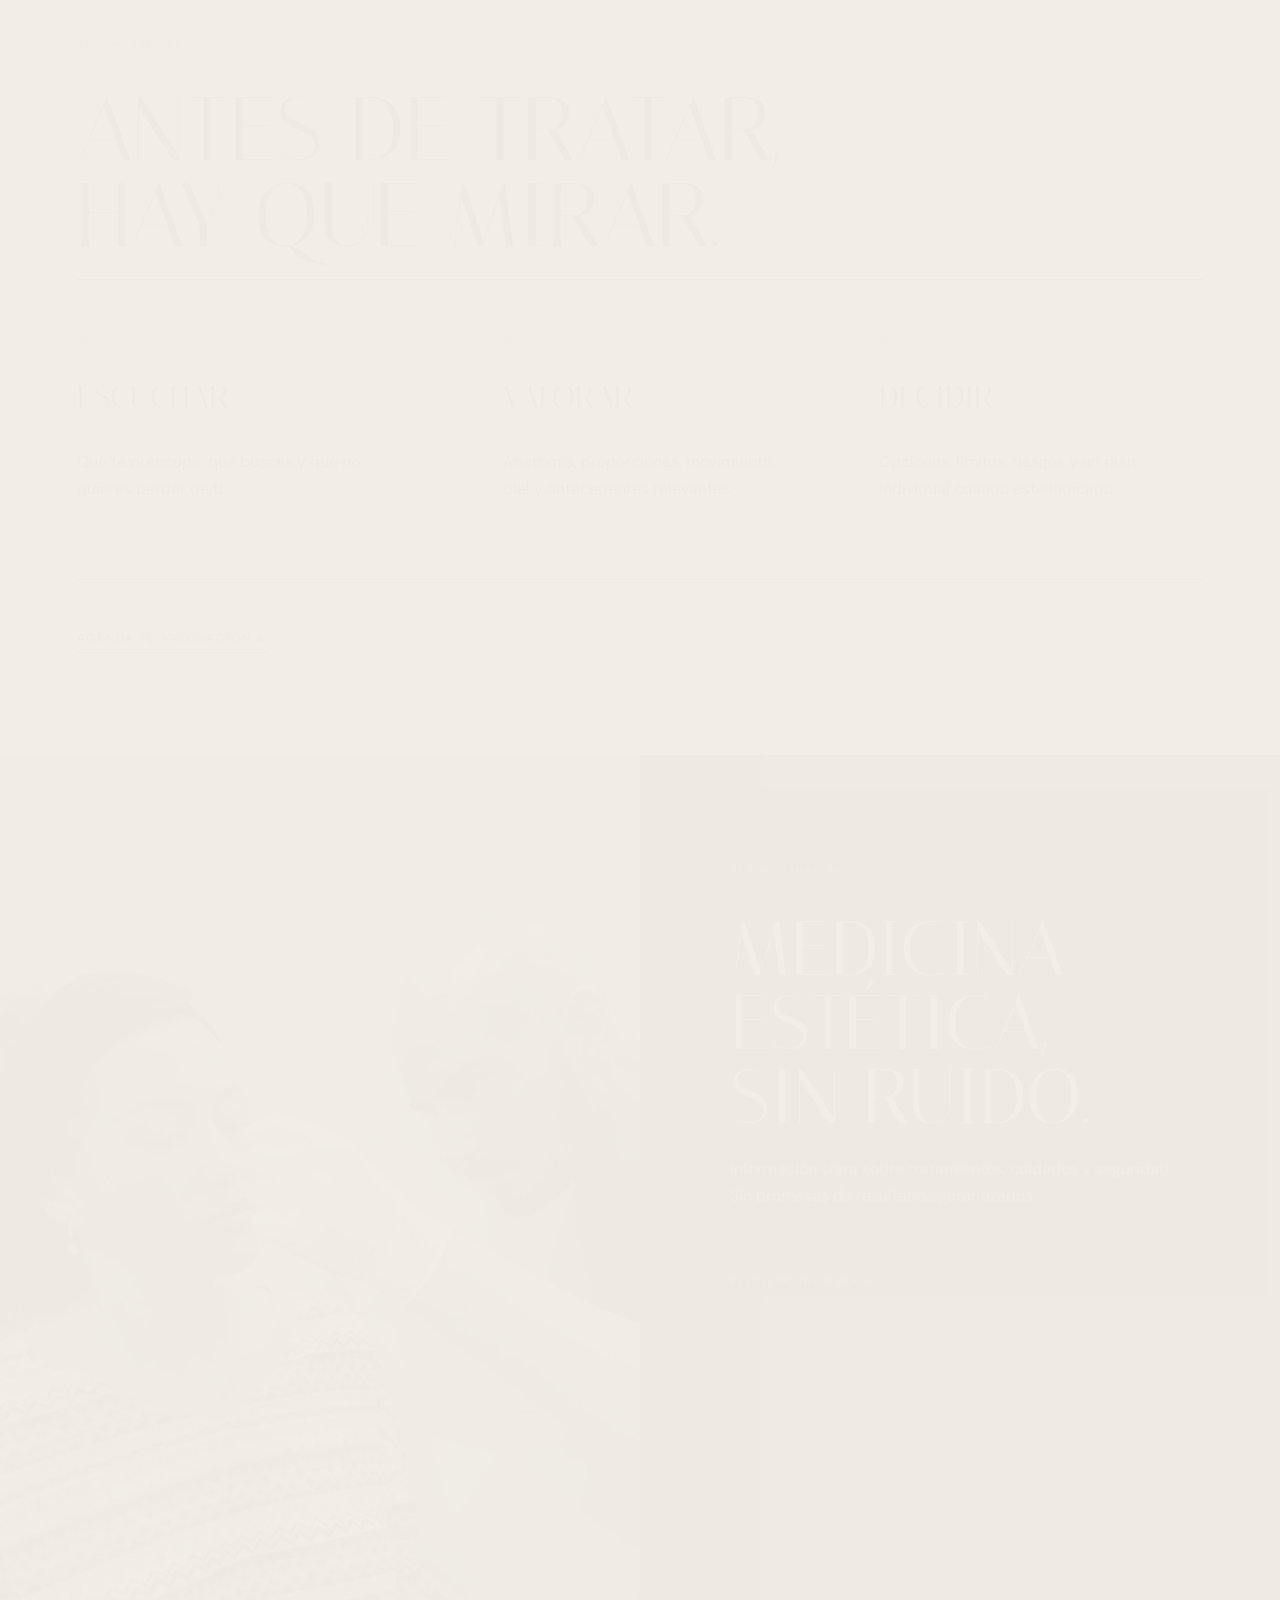
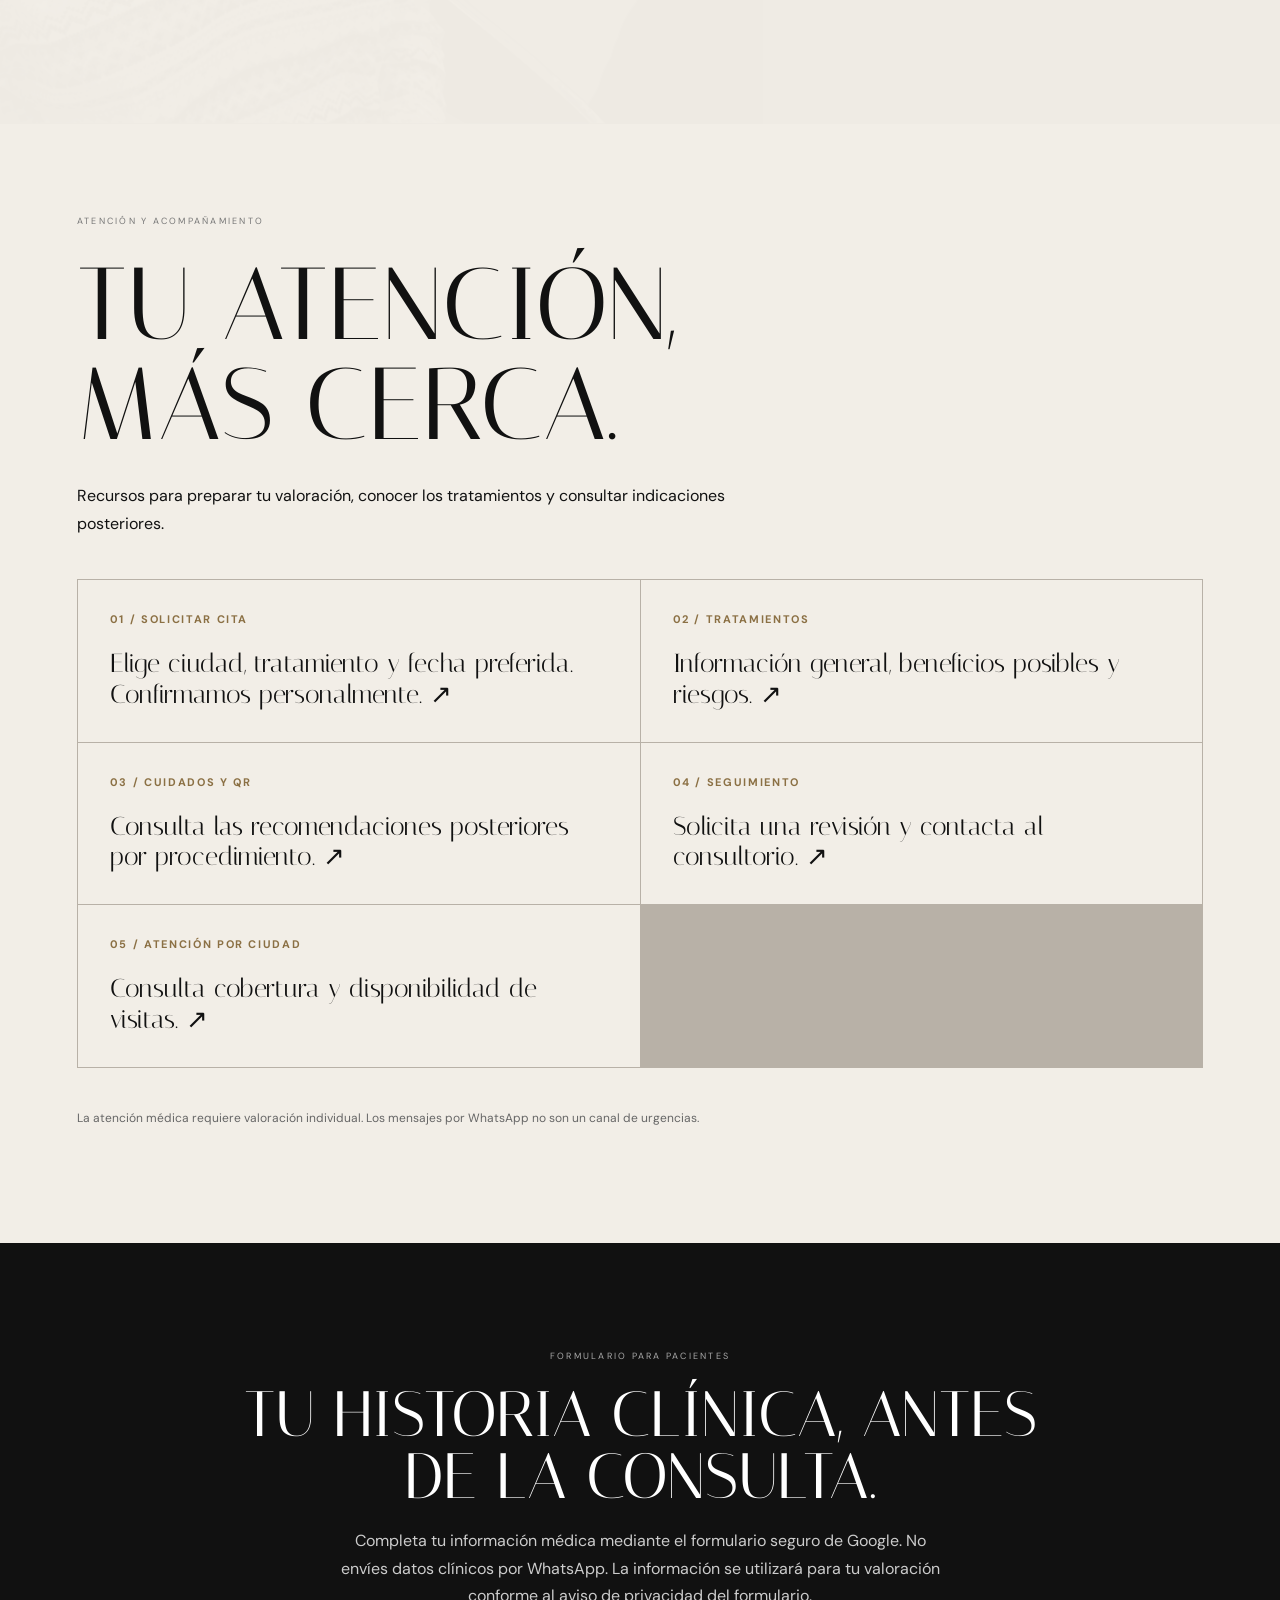
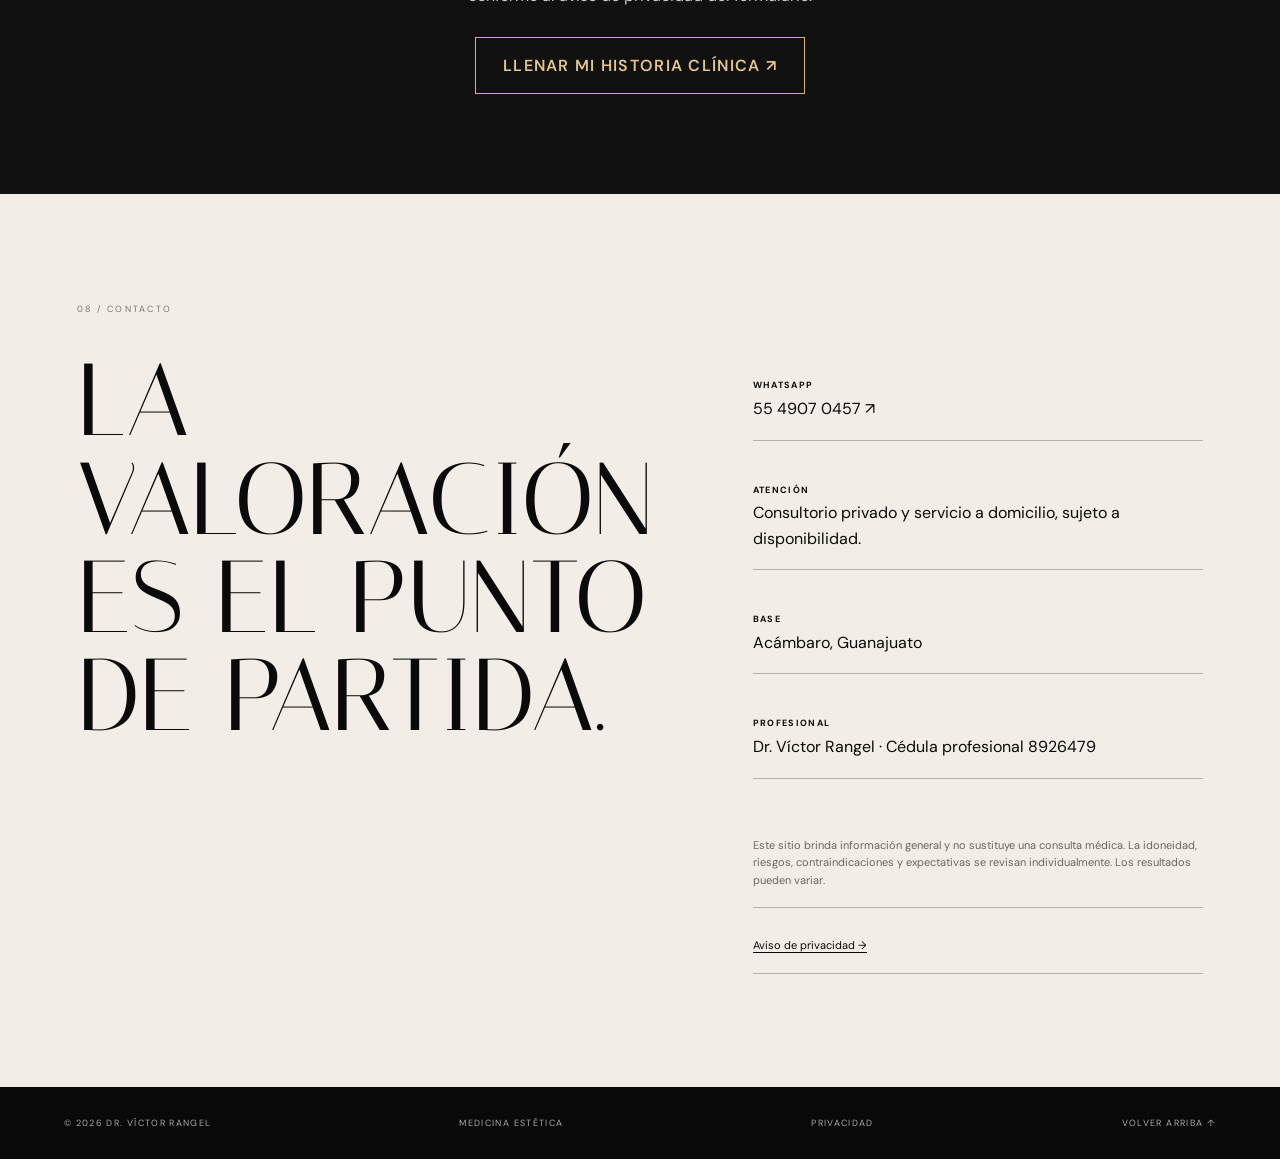
==== commit 68af64da: "Integrar GA4 con consentimiento previo y medición de contacto" ====
--- a/index.html
+++ b/index.html
@@ -2,7 +2,7 @@
 <html lang="es-MX"><head><meta charset="utf-8"><meta name="viewport" content="width=device-width,initial-scale=1">
 <title>Dr. Víctor Rangel | Medicina Estética</title>
 <meta name="description" content="Medicina estética con criterio clínico, naturalidad y valoración personalizada. Dr. Víctor Rangel, cédula profesional 8926479.">
-<meta name="theme-color" content="#090909"><link rel="canonical" href="https://drvictorrangel.com/"><link rel="stylesheet" href="styles.css?v=20261008-servicios"><style>.brand-mark{width:40px;height:54px;flex:none;display:block;object-fit:contain}.brand{display:flex;align-items:center;gap:12px}@media(max-width:600px){.brand-mark{width:29px;height:40px}}</style></head>
+<meta name="theme-color" content="#090909"><link rel="canonical" href="https://drvictorrangel.com/"><link rel="stylesheet" href="styles.css?v=20261008-servicios"><style>.brand-mark{width:40px;height:54px;flex:none;display:block;object-fit:contain}.brand{display:flex;align-items:center;gap:12px}@media(max-width:600px){.brand-mark{width:29px;height:40px}}</style><script>(function(){const ID='G-9QZV11EEMS';function start(){if(window.__vrAnalytics)return;window.__vrAnalytics=true;var s=document.createElement('script');s.async=true;s.src='https://www.googletagmanager.com/gtag/js?id='+ID;document.head.appendChild(s);window.dataLayer=window.dataLayer||[];window.gtag=function(){dataLayer.push(arguments)};gtag('js',new Date());gtag('config',ID,{send_page_view:false,allow_google_signals:false,allow_ad_personalization_signals:false});gtag('event','page_view',{page_title:document.title,page_location:location.origin+location.pathname});document.addEventListener('click',function(e){var a=e.target.closest('a[href]');if(a&&/^(https?:\/\/)?(wa\.me|api\.whatsapp\.com|web\.whatsapp\.com)\//i.test(a.href.replace(/^https?:\/\//i,'')))gtag('event','contact_whatsapp',{contact_method:'whatsapp',page_path:location.pathname})})}function choice(ok){localStorage.setItem('vr_analytics_consent',ok?'yes':'no');document.getElementById('vr-analytics-consent')?.remove();if(ok)start()}if(localStorage.getItem('vr_analytics_consent')==='yes'){start();return}if(localStorage.getItem('vr_analytics_consent')==='no')return;document.addEventListener('DOMContentLoaded',function(){var b=document.createElement('div');b.id='vr-analytics-consent';b.setAttribute('role','dialog');b.setAttribute('aria-label','Preferencias de estadísticas');b.style.cssText='position:fixed;bottom:12px;left:12px;right:12px;max-width:520px;margin:auto;z-index:9999;background:#111;color:#f2eee7;padding:20px;border:1px solid #b7955c;box-shadow:0 8px 30px #0005;font:14px/1.5 Arial,sans-serif';b.innerHTML='<p style="margin:0 0 12px">¿Permites estadísticas anónimas de uso para mejorar este sitio? No enviamos información clínica. <a style="color:#d7b36e;text-decoration:underline" href="privacidad.html">Privacidad</a>.</p><button id="vr-no" style="padding:10px 14px;margin-right:10px">Rechazar</button><button id="vr-yes" style="padding:10px 14px;background:#b7955c;border:0;color:#111">Aceptar</button>';document.body.appendChild(b);b.querySelector('#vr-no').onclick=function(){choice(false)};b.querySelector('#vr-yes').onclick=function(){choice(true)}})})();</script></head>
 <body><a class="skip" href="#contenido">Saltar al contenido</a>
 <header class="nav"><a class="brand" href="#inicio" aria-label="Inicio"><svg class="brand-mark" viewBox="100 210 810 1110" role="img" aria-label="Logotipo del Dr. Víctor Rangel" xmlns="http://www.w3.org/2000/svg"><path fill="#d7b36e" d="M679 225 L665 229 L655 238 L647 263 L604 583 L573 774 L547 729 L516 688 L481 656 L443 634 L411 624 L381 620 L348 620 L282 627 L256 625 L253 609 L262 553 L264 510 L259 493 L249 483 L234 477 L214 477 L191 483 L143 508 L114 535 L119 536 L175 505 L203 497 L222 498 L232 506 L236 518 L230 623 L239 641 L255 647 L369 643 L407 651 L434 663 L458 679 L501 724 L536 783 L560 849 L555 943 L556 1027 L566 1112 L580 1170 L604 1229 L629 1266 L665 1297 L676 1302 L691 1302 L703 1292 L707 1277 L700 1214 L669 1080 L606 845 L607 813 L640 592 L685 332 L748 477 L797 566 L827 607 L862 644 L881 658 L894 660 L895 657 L869 628 L847 596 L807 518 L782 454 L733 293 L716 248 L700 230 Z"/></svg><span>DR. VÍCTOR RANGEL<small>MEDICINA ESTÉTICA</small></span></a><button class="menu" aria-expanded="false" aria-controls="navlinks">MENÚ</button><nav id="navlinks"><a href="#criterio">CRITERIO</a><a href="#tratamientos">TRATAMIENTOS</a><a href="#casos">CASOS</a><a href="#doctor">DOCTOR</a><a href="#servicios-digitales">SERVICIOS</a><a href="#contacto">CONTACTO</a><a href="#historia-clinica">HISTORIA CLÍNICA</a></nav><a class="nav-cta" href="https://wa.me/525549070457?text=Hola%20Dr.%20Víctor,%20quiero%20solicitar%20una%20valoración." target="_blank" rel="noopener">VALORACIÓN</a></header>
 <main id="contenido">
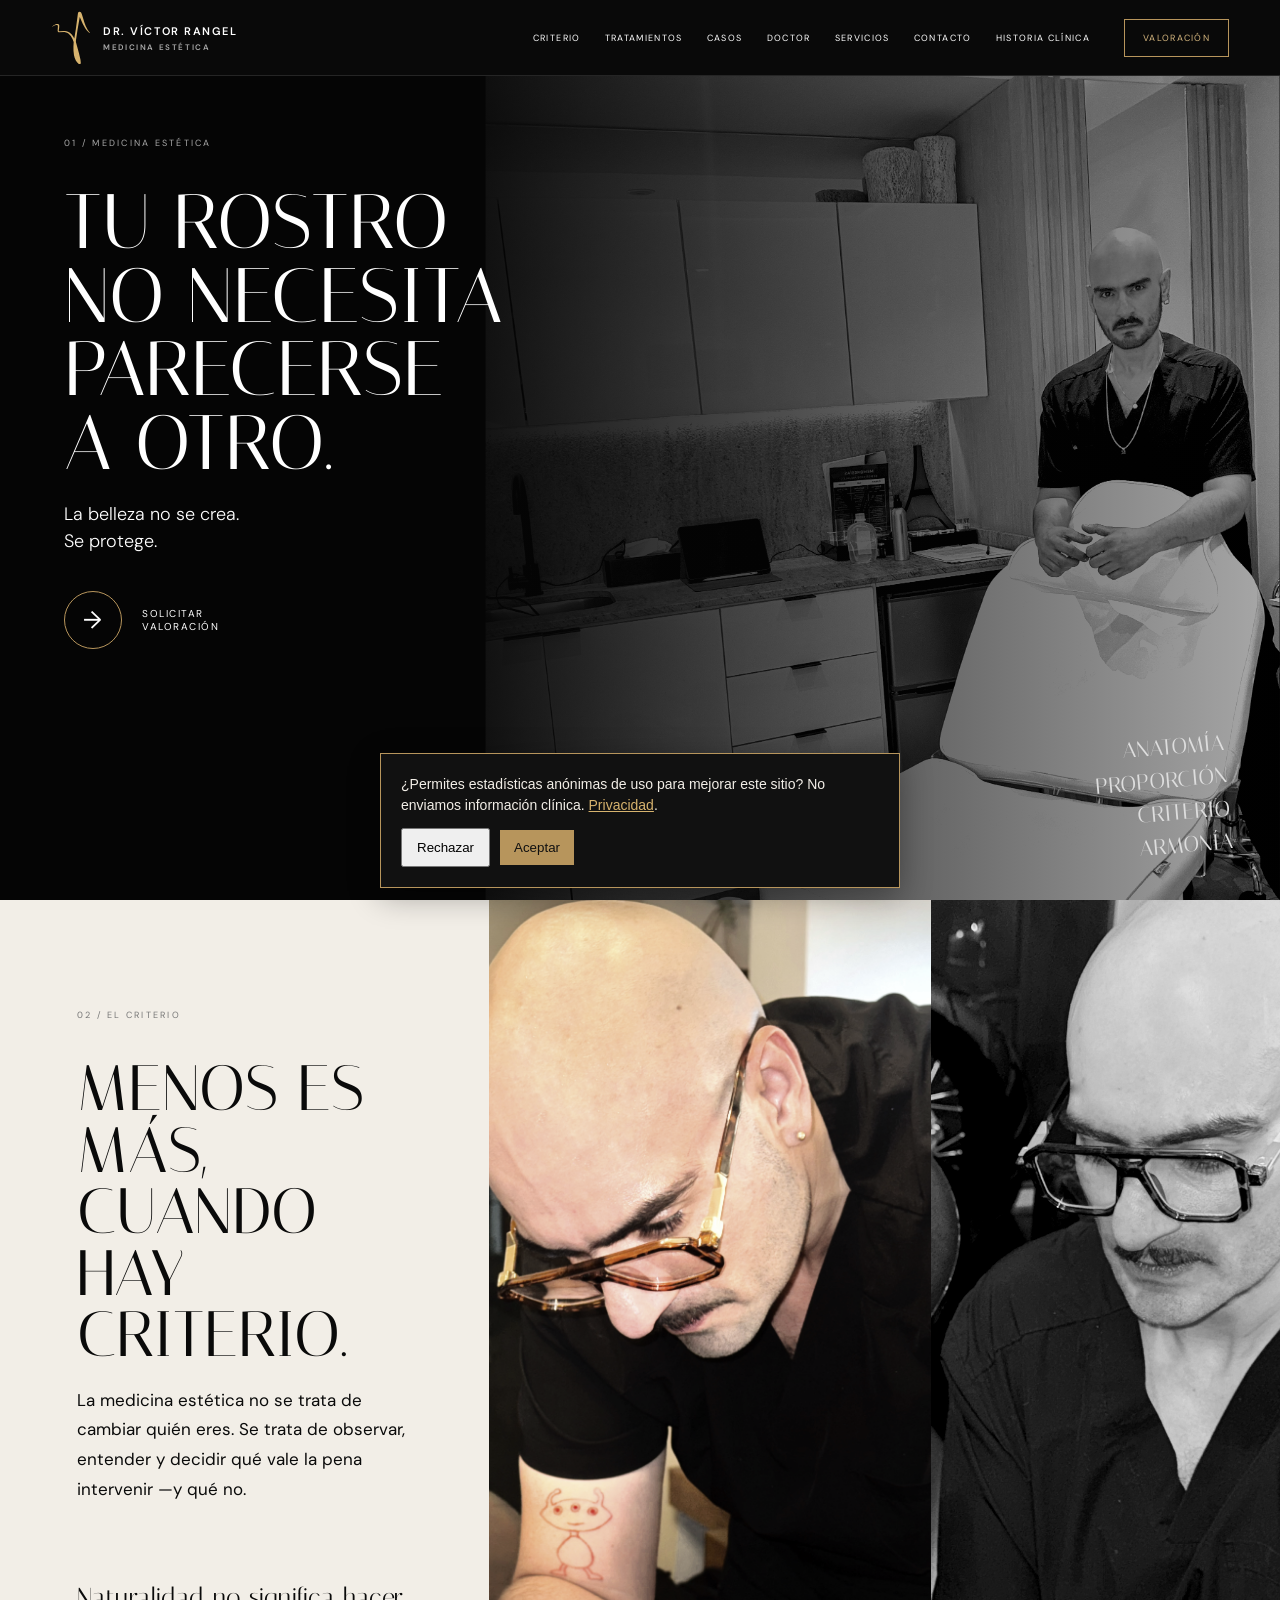
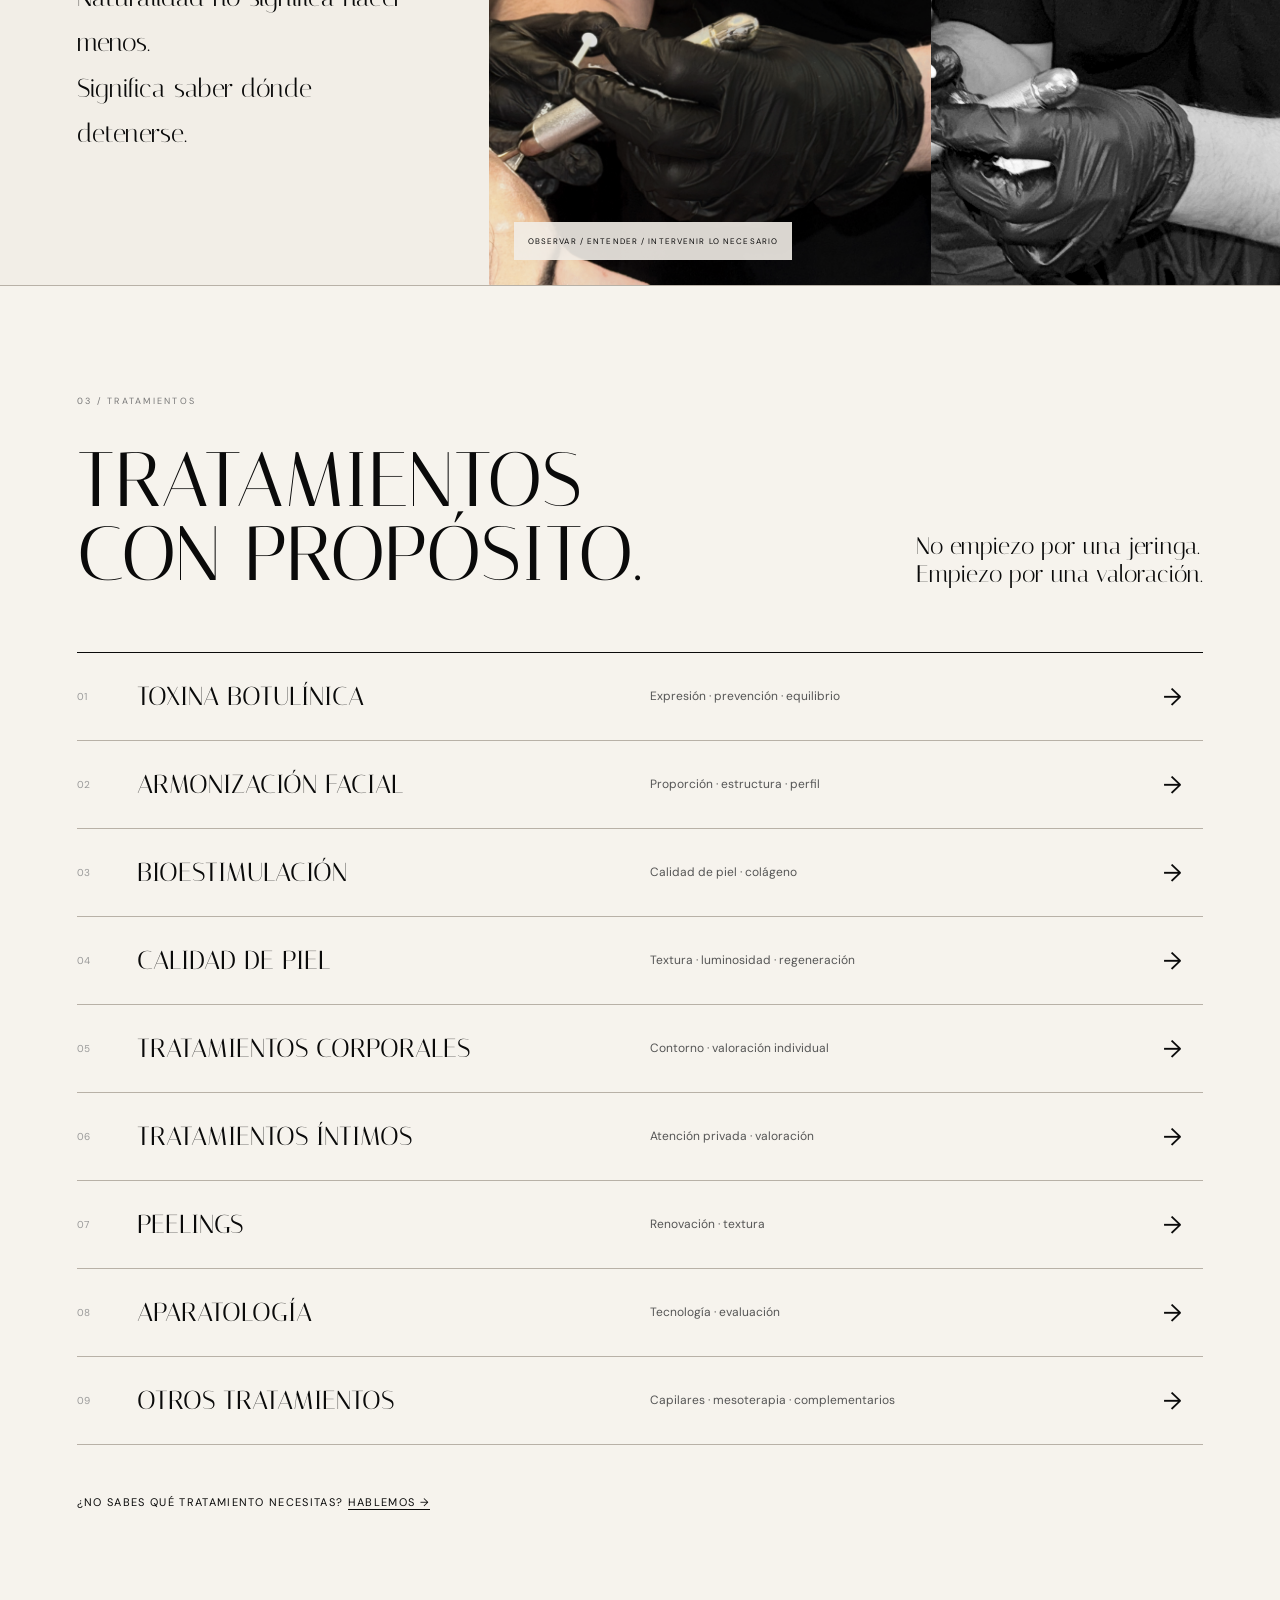
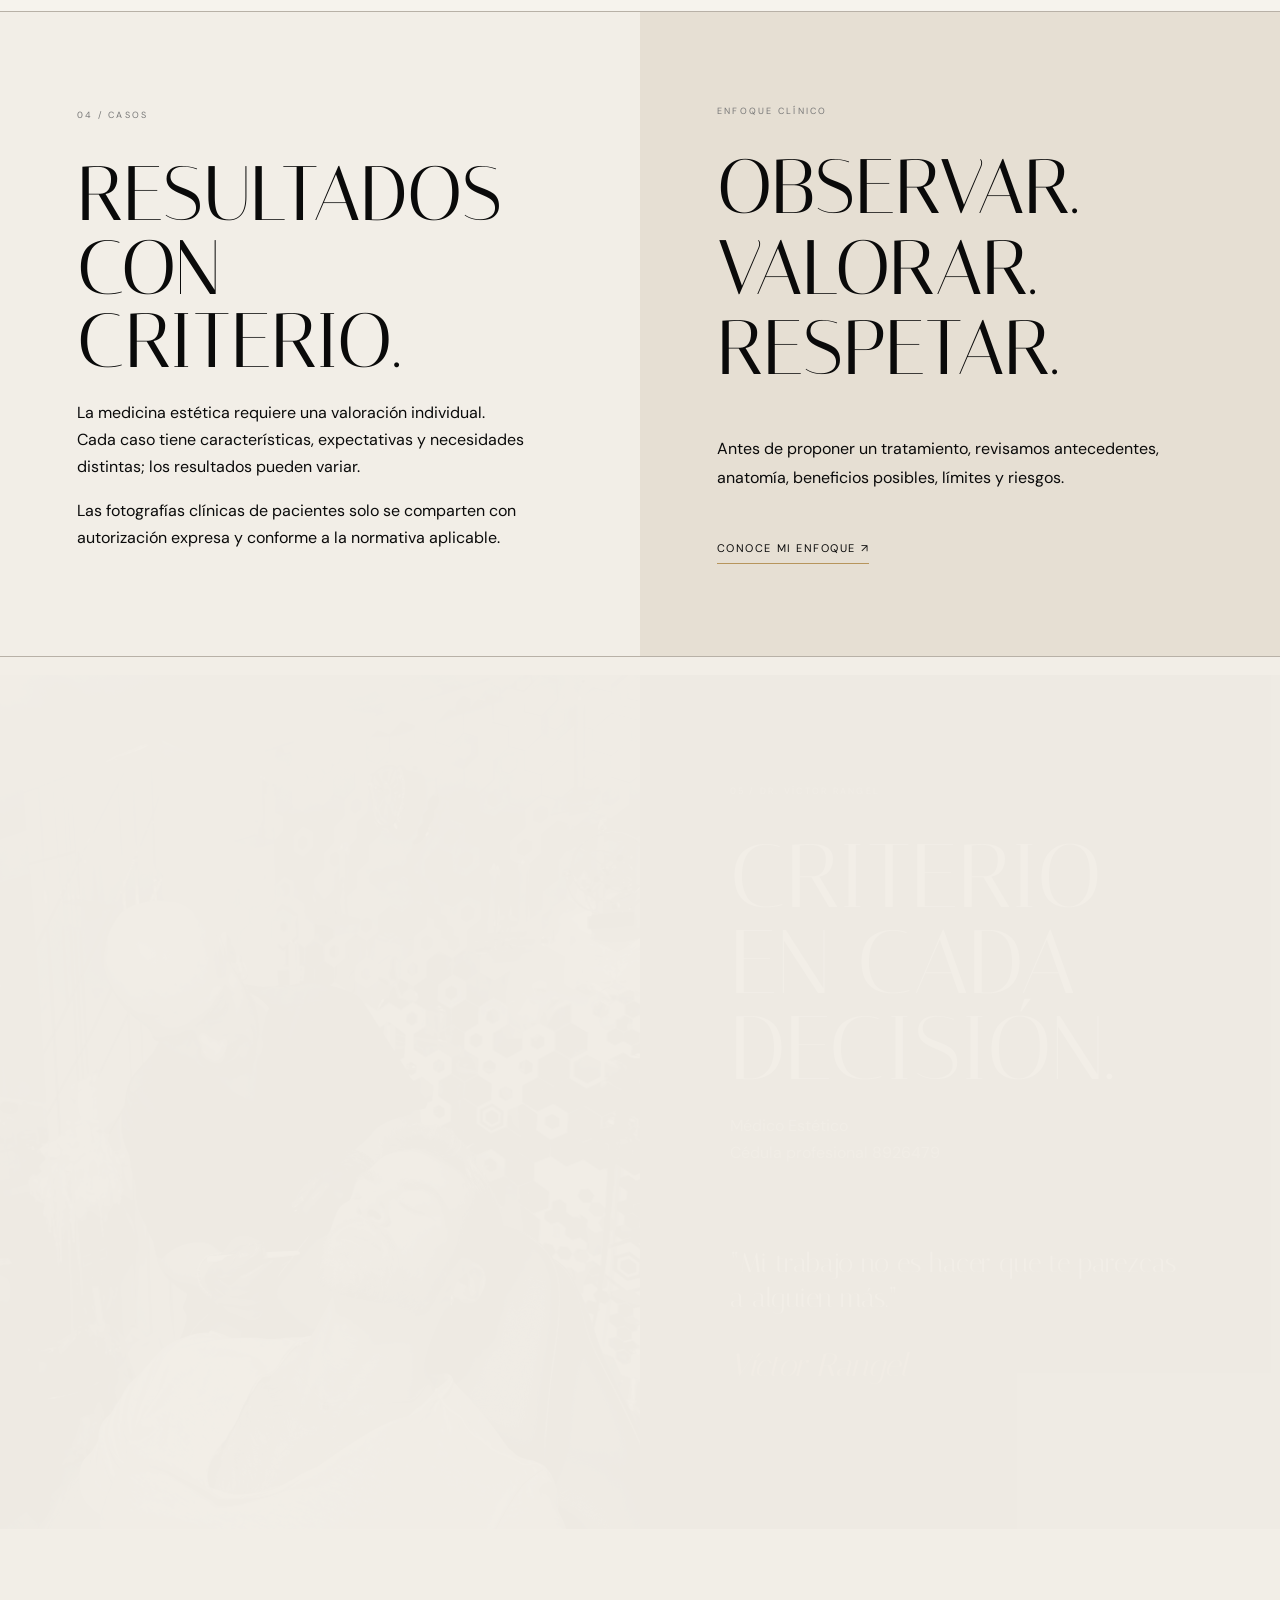
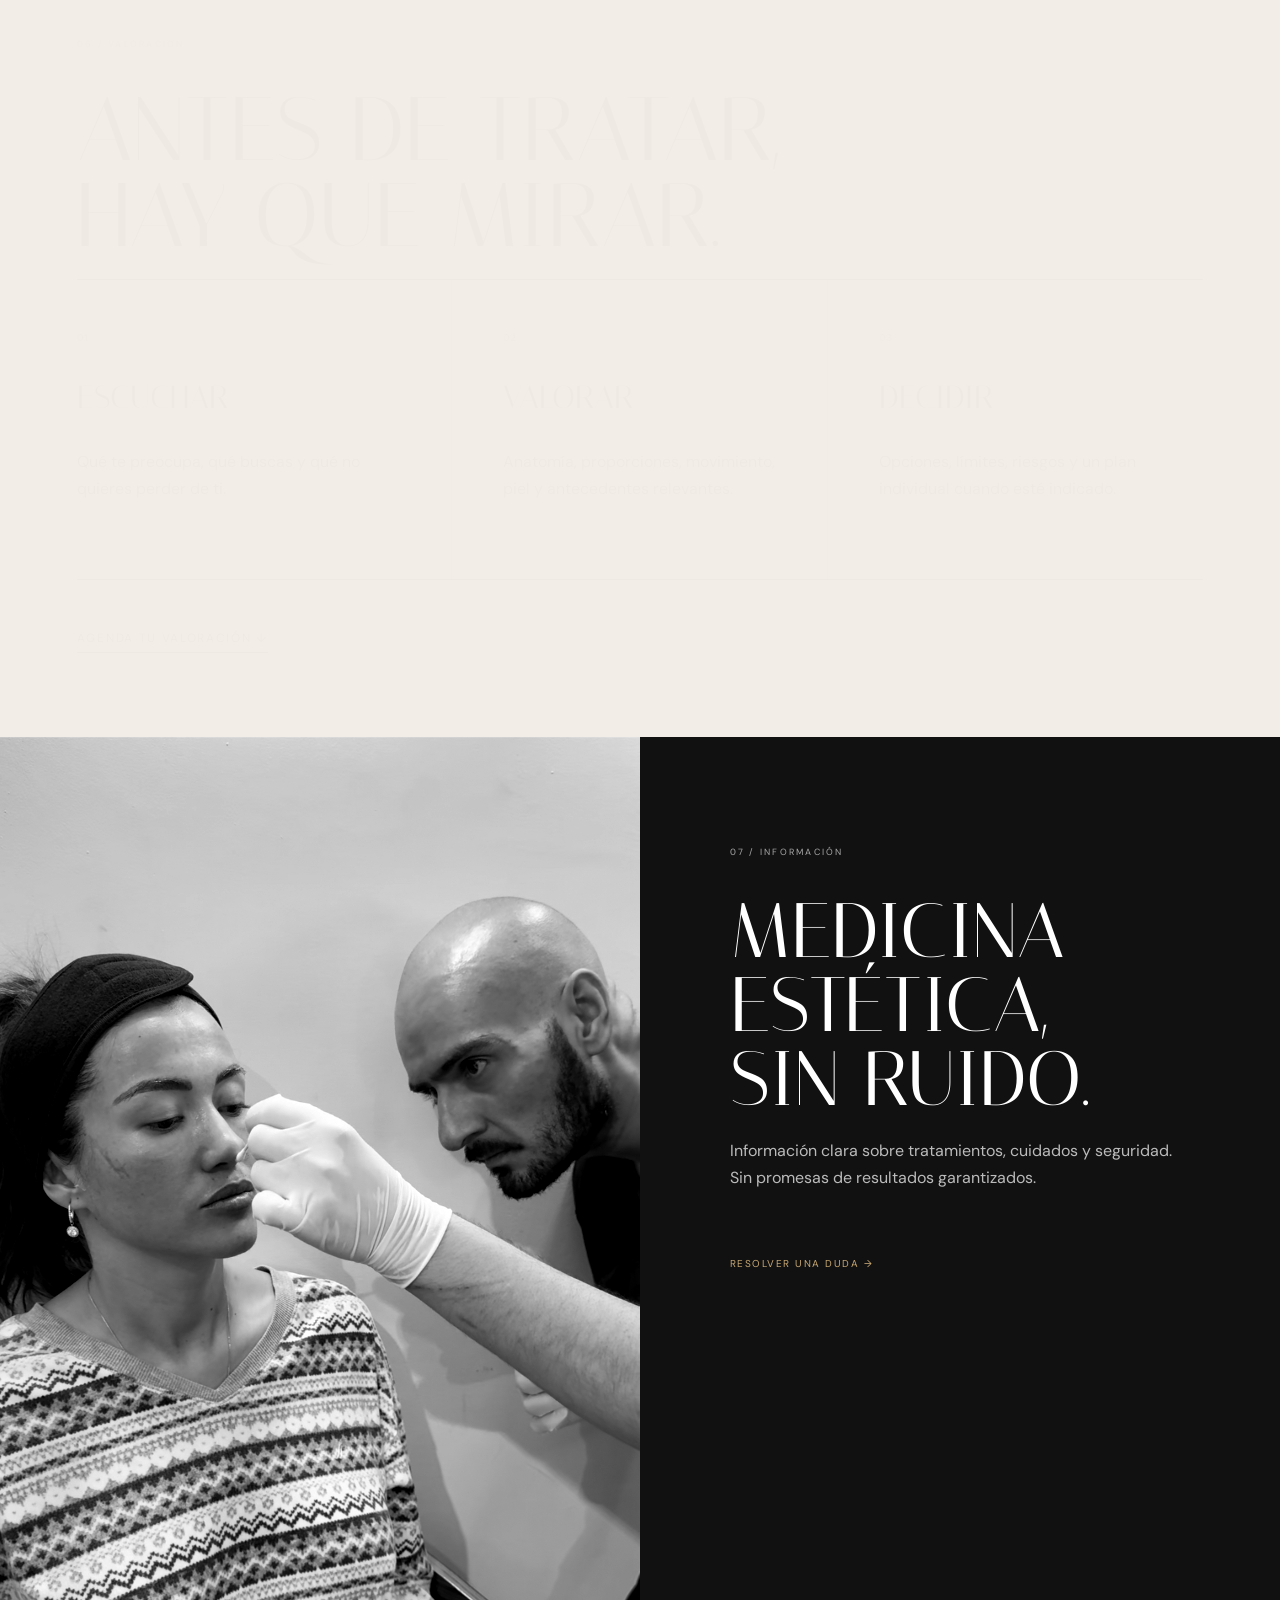
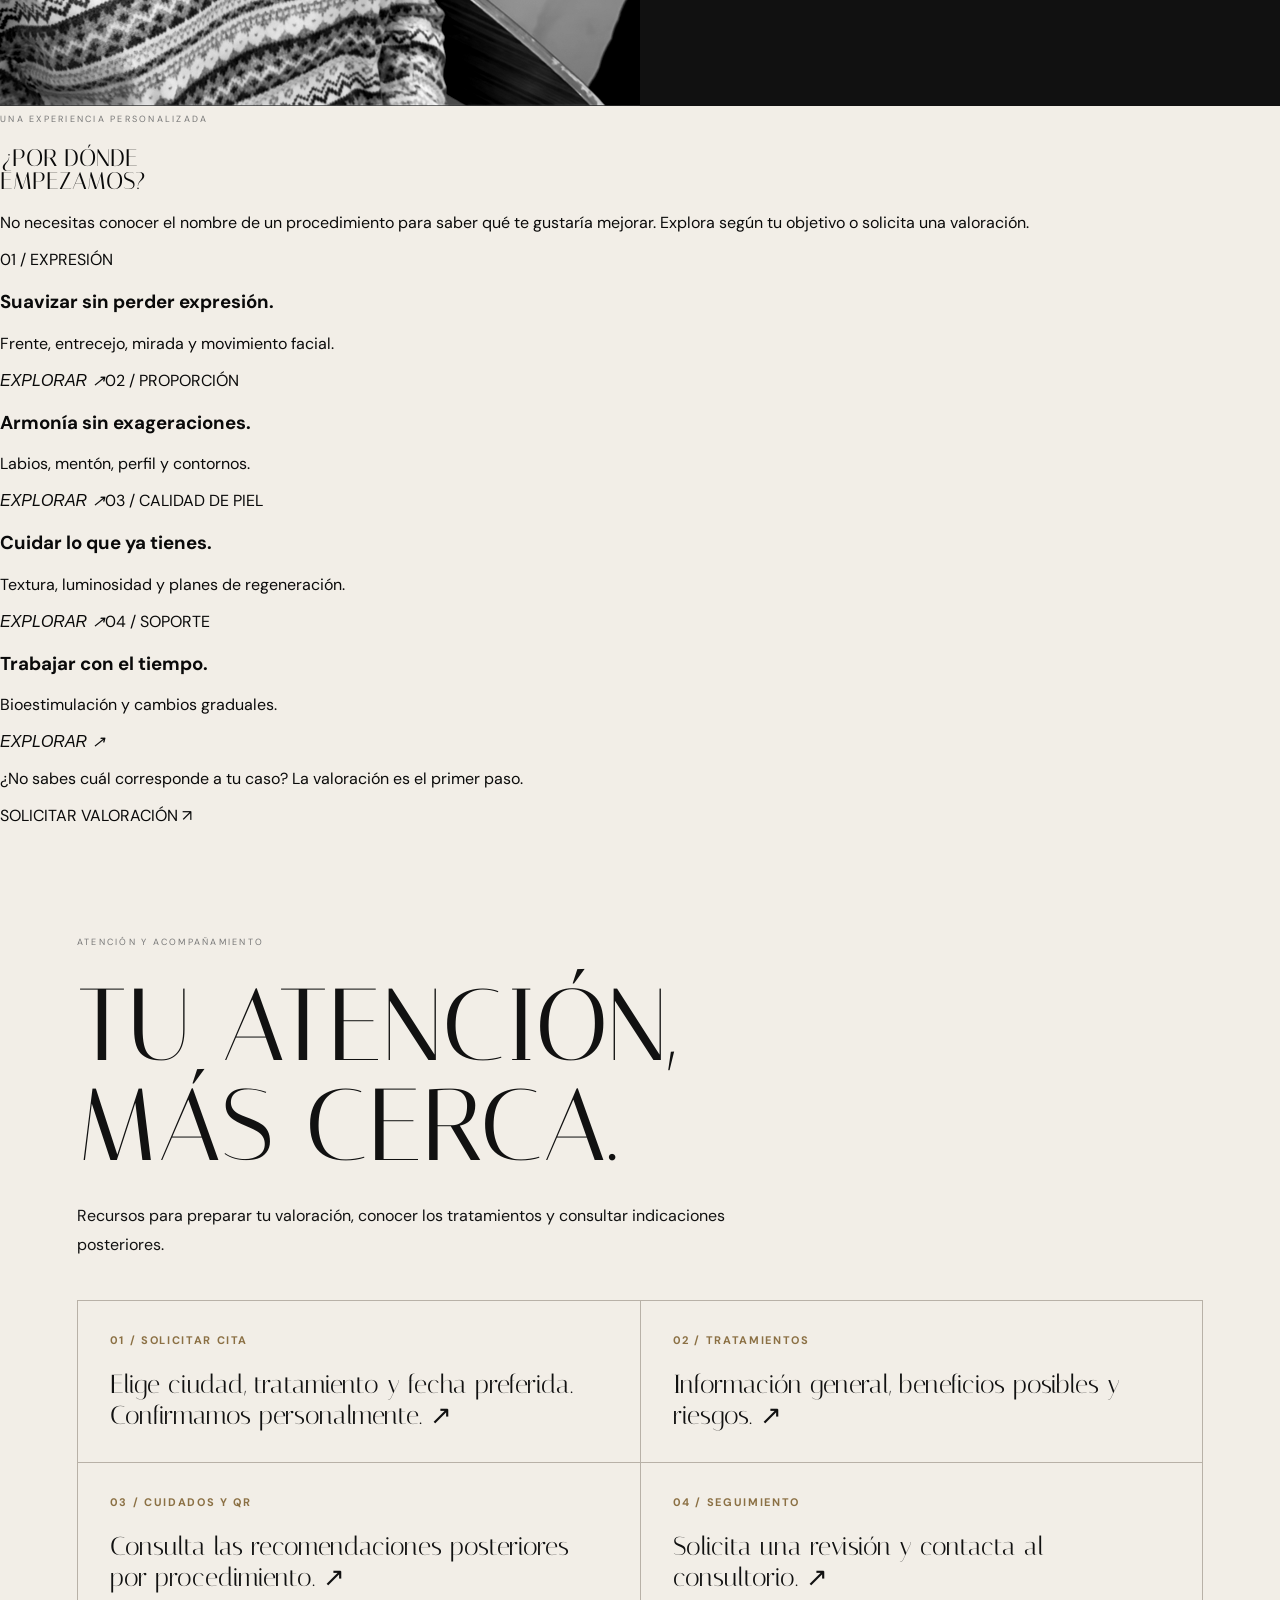
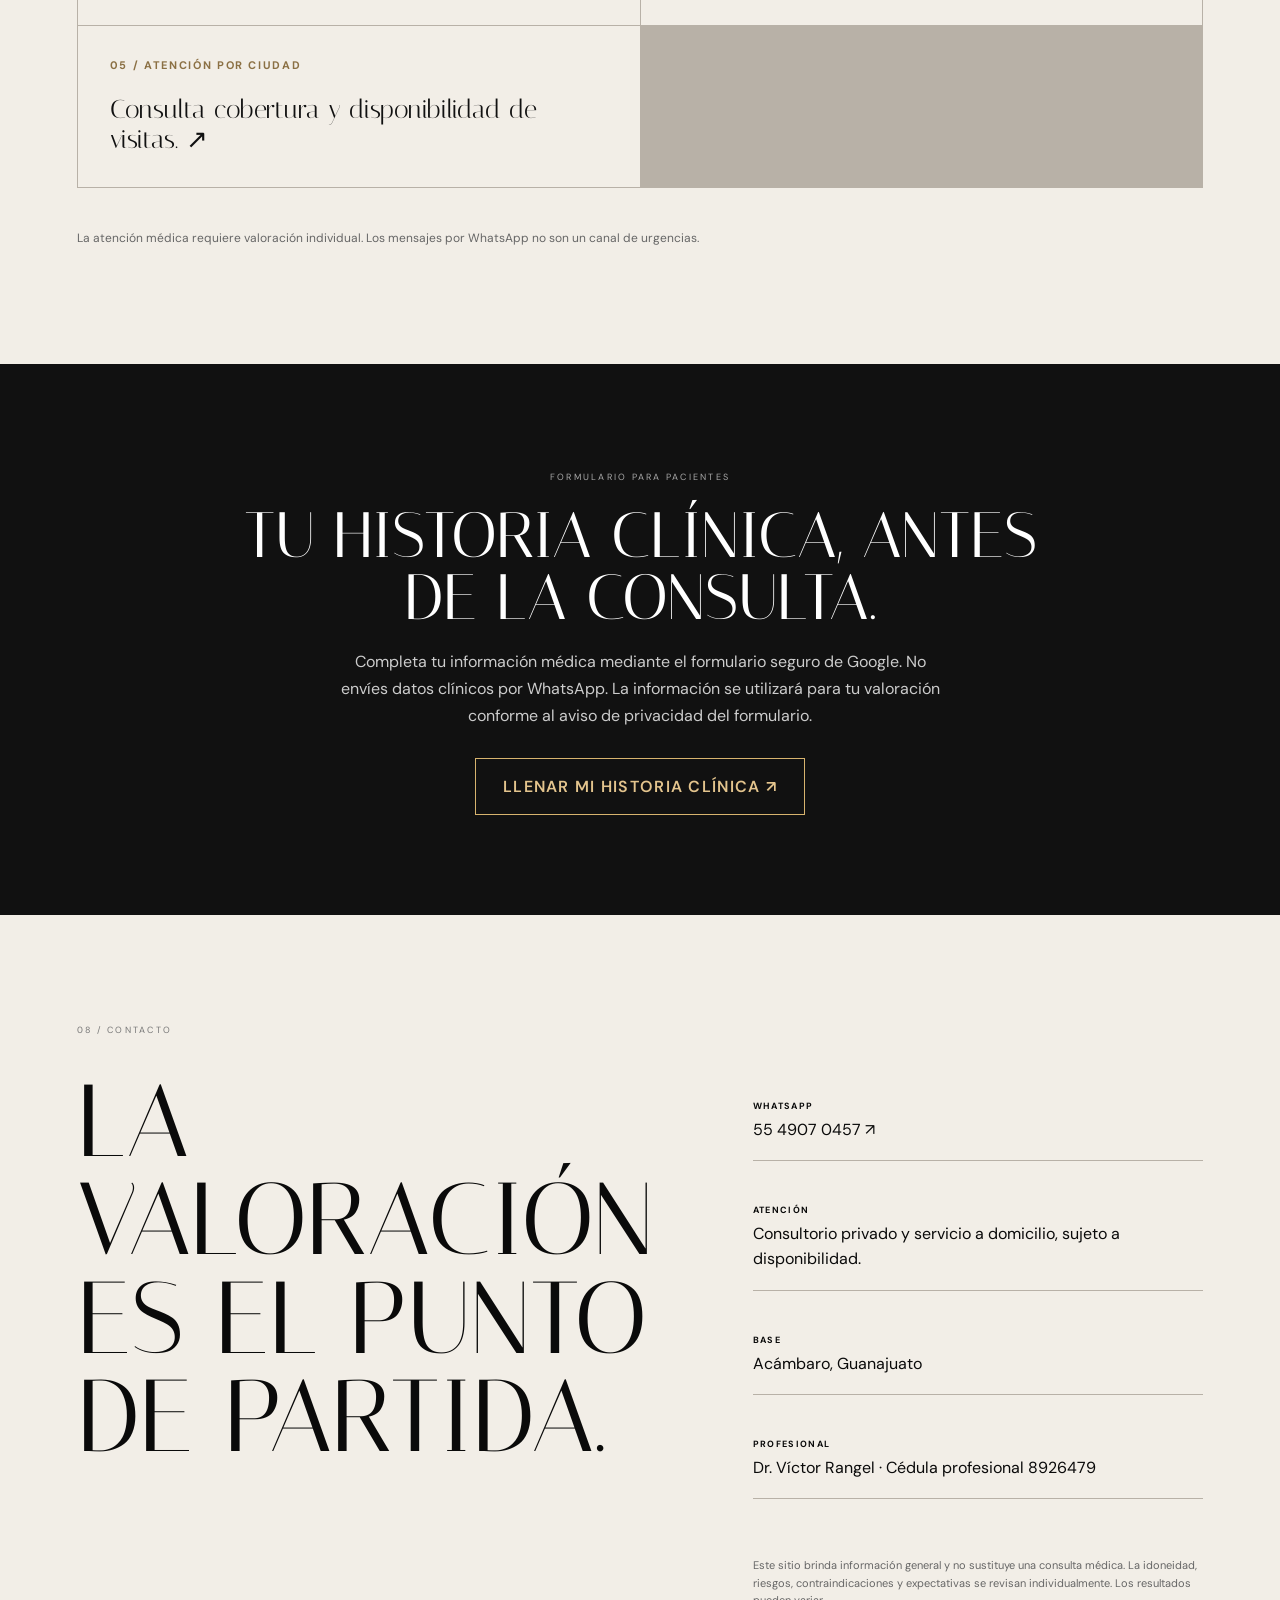
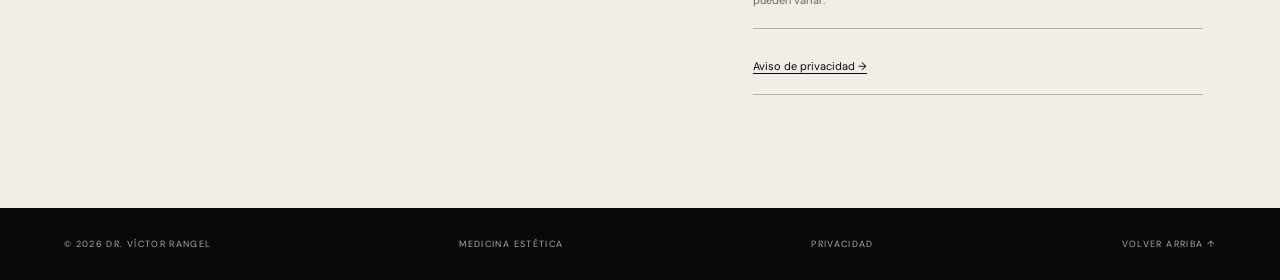
==== commit 967b52a6: "Añadir recorrido por objetivos y acceso a valoración" ====
--- a/index.html
+++ b/index.html
@@ -14,6 +14,7 @@
 <section id="doctor" class="doctor"><figure><img src="IMG_1887.jpeg" alt="Dr. Víctor Rangel, Médico Estético" loading="lazy"></figure><div class="doctor-copy"><span class="index">05 / DR. VÍCTOR RANGEL</span><h2>CRITERIO<br>EN CADA<br>DECISIÓN.</h2><p>Médico Estético<br>Cédula profesional 8926479</p><blockquote>“Mi trabajo no es hacer que te parezcas a alguien más.”</blockquote><div class="signature">Víctor Rangel</div></div></section>
 <section class="process"><span class="index dark">06 / VALORACIÓN</span><h2>ANTES DE TRATAR,<br>HAY QUE MIRAR.</h2><div class="steps"><article><b>01</b><h3>ESCUCHAR</h3><p>Qué te preocupa, qué buscas y qué no quieres perder de ti.</p></article><article><b>02</b><h3>VALORAR</h3><p>Anatomía, proporciones, movimiento, piel y antecedentes relevantes.</p></article><article><b>03</b><h3>DECIDIR</h3><p>Opciones, límites, riesgos y un plan individual cuando esté indicado.</p></article></div><a class="big-link" href="#contacto">AGENDA TU VALORACIÓN ↓</a></section>
 <section class="journal"><div class="journal-image"><img src="IMG_8867.jpeg" alt="Dr. Víctor Rangel en práctica clínica" loading="lazy"></div><div class="journal-copy"><span class="index">07 / INFORMACIÓN</span><h2>MEDICINA ESTÉTICA,<br>SIN RUIDO.</h2><p>Información clara sobre tratamientos, cuidados y seguridad. Sin promesas de resultados garantizados.</p><a href="#contacto">RESOLVER UNA DUDA →</a></div></section>
+<section id="elige-tu-camino" class="vr-pathways" aria-labelledby="vr-path-title"><div class="vr-path-intro"><span class="index dark">UNA EXPERIENCIA PERSONALIZADA</span><h2 id="vr-path-title">¿POR DÓNDE<br>EMPEZAMOS?</h2><p>No necesitas conocer el nombre de un procedimiento para saber qué te gustaría mejorar. Explora según tu objetivo o solicita una valoración.</p></div><div class="vr-path-grid"><a href="tratamientos.html#toxina"><span>01 / EXPRESIÓN</span><h3>Suavizar sin perder expresión.</h3><p>Frente, entrecejo, mirada y movimiento facial.</p><em>EXPLORAR ↗</em></a><a href="tratamientos.html#armonizacion"><span>02 / PROPORCIÓN</span><h3>Armonía sin exageraciones.</h3><p>Labios, mentón, perfil y contornos.</p><em>EXPLORAR ↗</em></a><a href="tratamientos.html#piel"><span>03 / CALIDAD DE PIEL</span><h3>Cuidar lo que ya tienes.</h3><p>Textura, luminosidad y planes de regeneración.</p><em>EXPLORAR ↗</em></a><a href="tratamientos.html#bioestimulacion"><span>04 / SOPORTE</span><h3>Trabajar con el tiempo.</h3><p>Bioestimulación y cambios graduales.</p><em>EXPLORAR ↗</em></a></div><div class="vr-path-footer"><p>¿No sabes cuál corresponde a tu caso? La valoración es el primer paso.</p><a href="citas.html">SOLICITAR VALORACIÓN ↗</a></div></section>
 <section id="servicios-digitales" class="digital-services" aria-labelledby="digital-title"><span class="index dark">ATENCIÓN Y ACOMPAÑAMIENTO</span><h2 id="digital-title">TU ATENCIÓN,<br>MÁS CERCA.</h2><p>Recursos para preparar tu valoración, conocer los tratamientos y consultar indicaciones posteriores.</p><div class="digital-grid"><a href="citas.html"><strong>01 / SOLICITAR CITA</strong><span>Elige ciudad, tratamiento y fecha preferida. Confirmamos personalmente. ↗</span></a><a href="tratamientos.html"><strong>02 / TRATAMIENTOS</strong><span>Información general, beneficios posibles y riesgos. ↗</span></a><a href="cuidados.html"><strong>03 / CUIDADOS Y QR</strong><span>Consulta las recomendaciones posteriores por procedimiento. ↗</span></a><a href="seguimiento.html"><strong>04 / SEGUIMIENTO</strong><span>Solicita una revisión y contacta al consultorio. ↗</span></a><a href="ciudades.html"><strong>05 / ATENCIÓN POR CIUDAD</strong><span>Consulta cobertura y disponibilidad de visitas. ↗</span></a></div><p class="digital-note">La atención médica requiere valoración individual. Los mensajes por WhatsApp no son un canal de urgencias.</p></section>
 <section id="historia-clinica" class="patient-form" style="background:#111;color:#fff;padding:clamp(48px,8vw,100px) 6vw;text-align:center"><span class="index">FORMULARIO PARA PACIENTES</span><h2 style="font-size:clamp(30px,5vw,64px);margin:20px auto;max-width:850px">TU HISTORIA CLÍNICA, ANTES DE LA CONSULTA.</h2><p style="max-width:620px;margin:0 auto 28px;line-height:1.7;color:#ccc">Completa tu información médica mediante el formulario seguro de Google. No envíes datos clínicos por WhatsApp. La información se utilizará para tu valoración conforme al aviso de privacidad del formulario.</p><a href="https://bit.ly/HistoriaClinicaVR" target="_blank" rel="noopener noreferrer" style="display:inline-block;border:1px solid #d7b36e;padding:17px 27px;color:#e3c48d;text-decoration:none;letter-spacing:.08em;font-weight:600">LLENAR MI HISTORIA CLÍNICA ↗</a></section>
 <section id="contacto" class="contact"><div><span class="index dark">08 / CONTACTO</span><h2>LA VALORACIÓN<br>ES EL PUNTO<br>DE PARTIDA.</h2></div><div class="contact-data"><p><b>WHATSAPP</b><br><a href="https://wa.me/525549070457?text=Hola%20Dr.%20Víctor,%20quiero%20solicitar%20una%20valoración." target="_blank" rel="noopener">55 4907 0457 ↗</a></p><p><b>ATENCIÓN</b><br>Consultorio privado y servicio a domicilio, sujeto a disponibilidad.</p><p><b>BASE</b><br>Acámbaro, Guanajuato</p><p><b>PROFESIONAL</b><br>Dr. Víctor Rangel · Cédula profesional 8926479</p><p class="legal">Este sitio brinda información general y no sustituye una consulta médica. La idoneidad, riesgos, contraindicaciones y expectativas se revisan individualmente. Los resultados pueden variar.</p><p class="privacy"><a href="privacidad.html">Aviso de privacidad →</a></p></div></section>
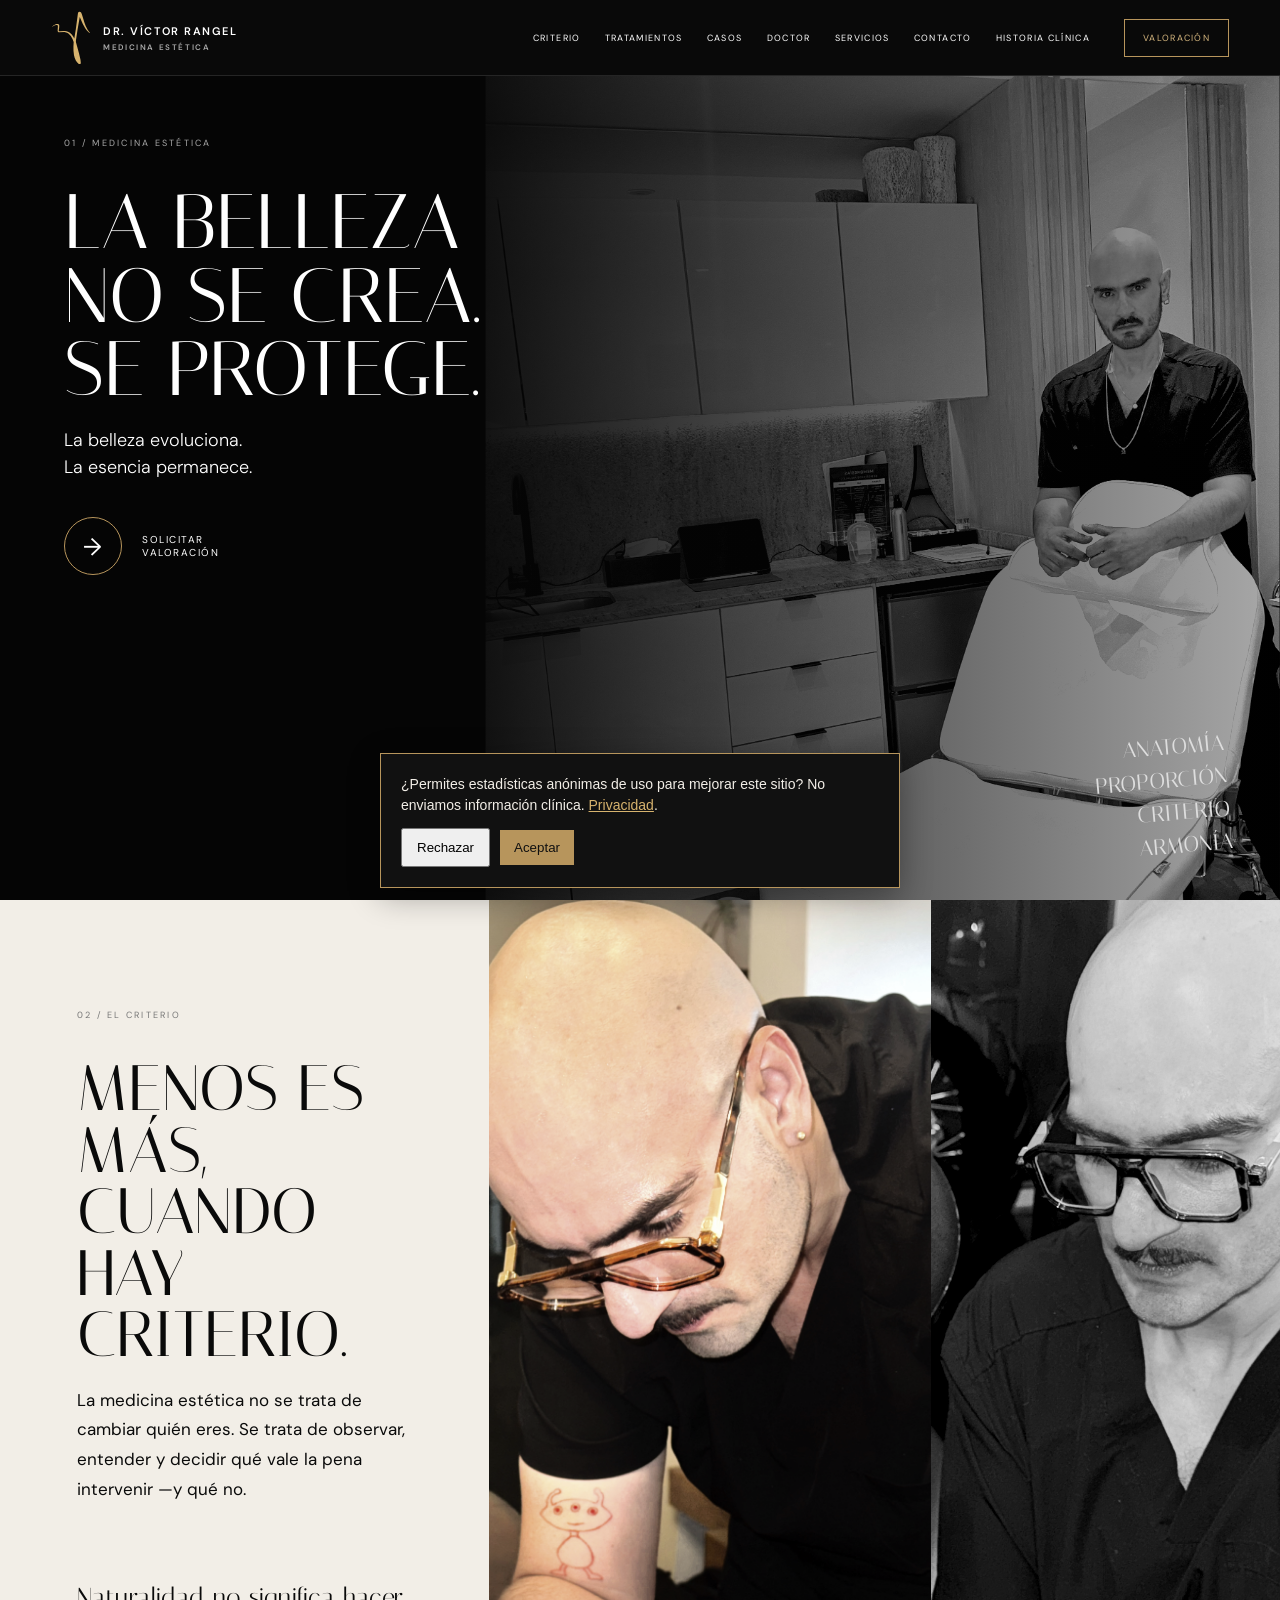
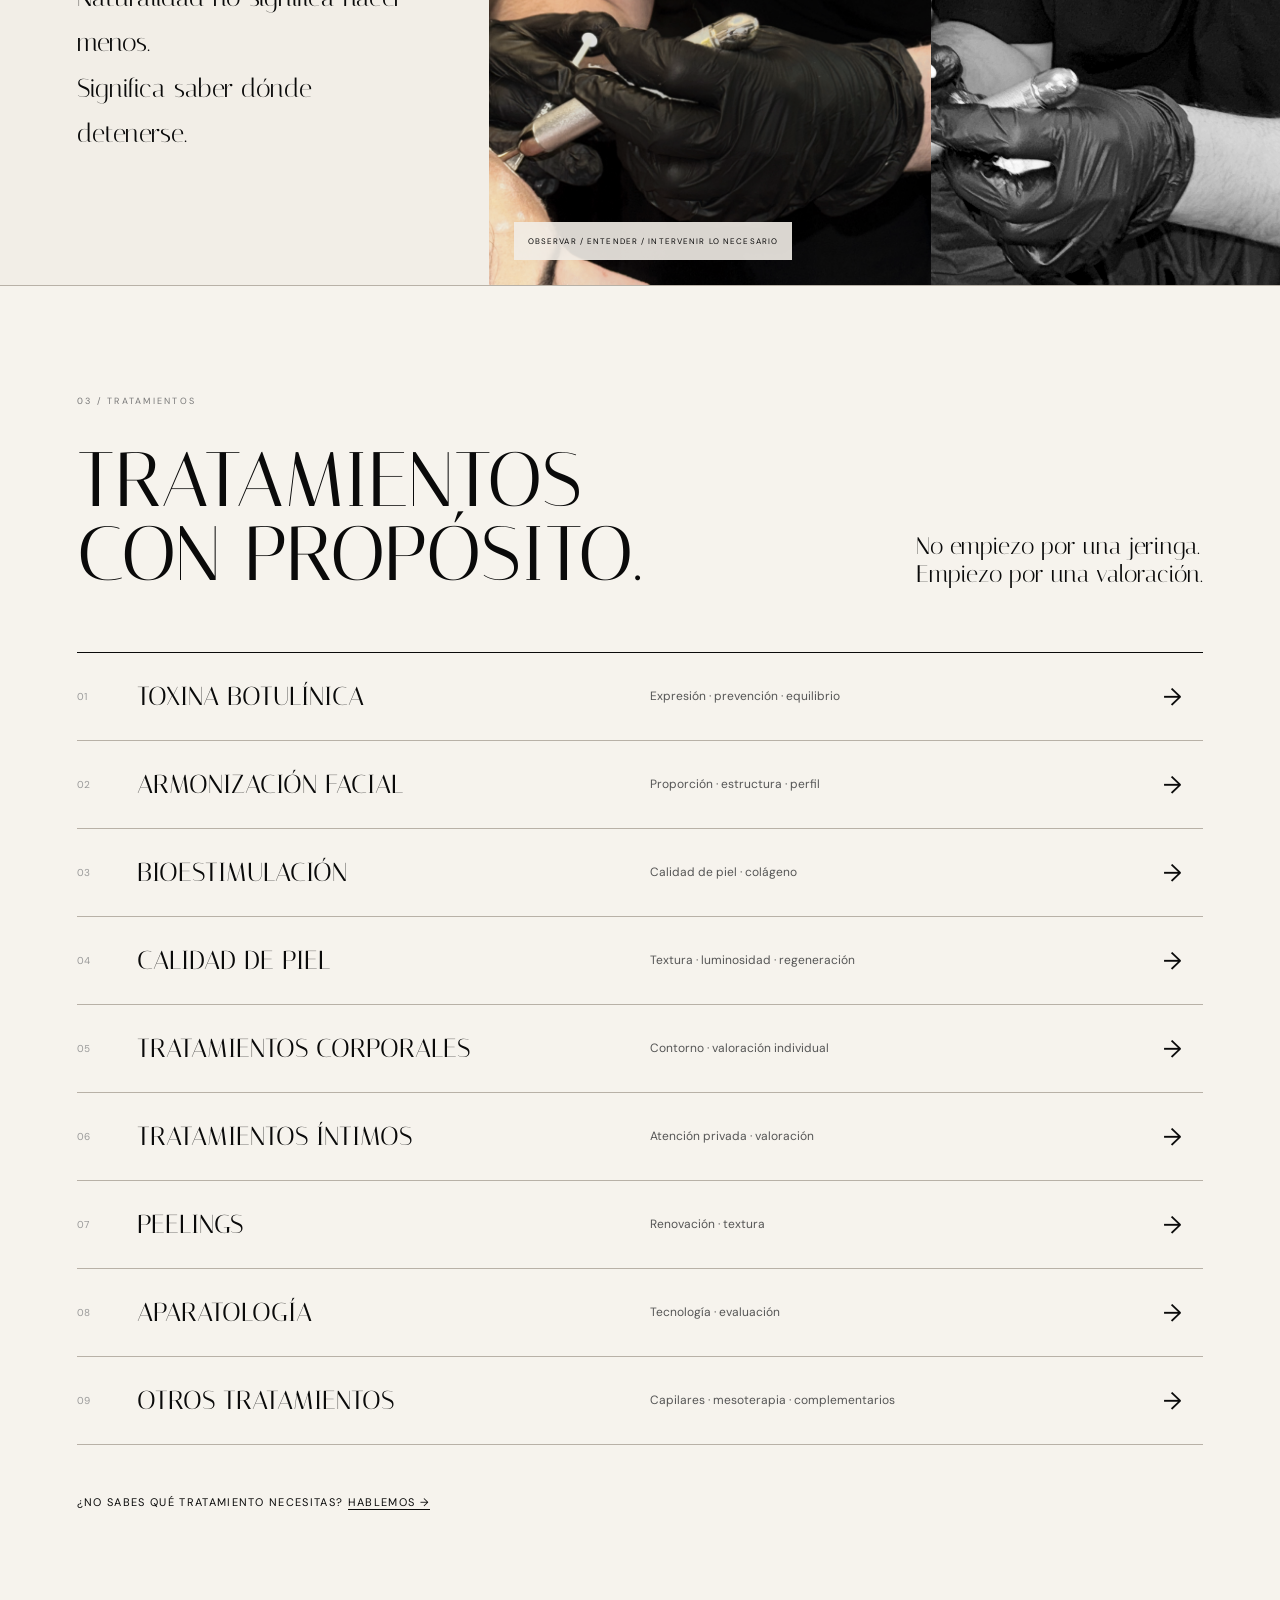
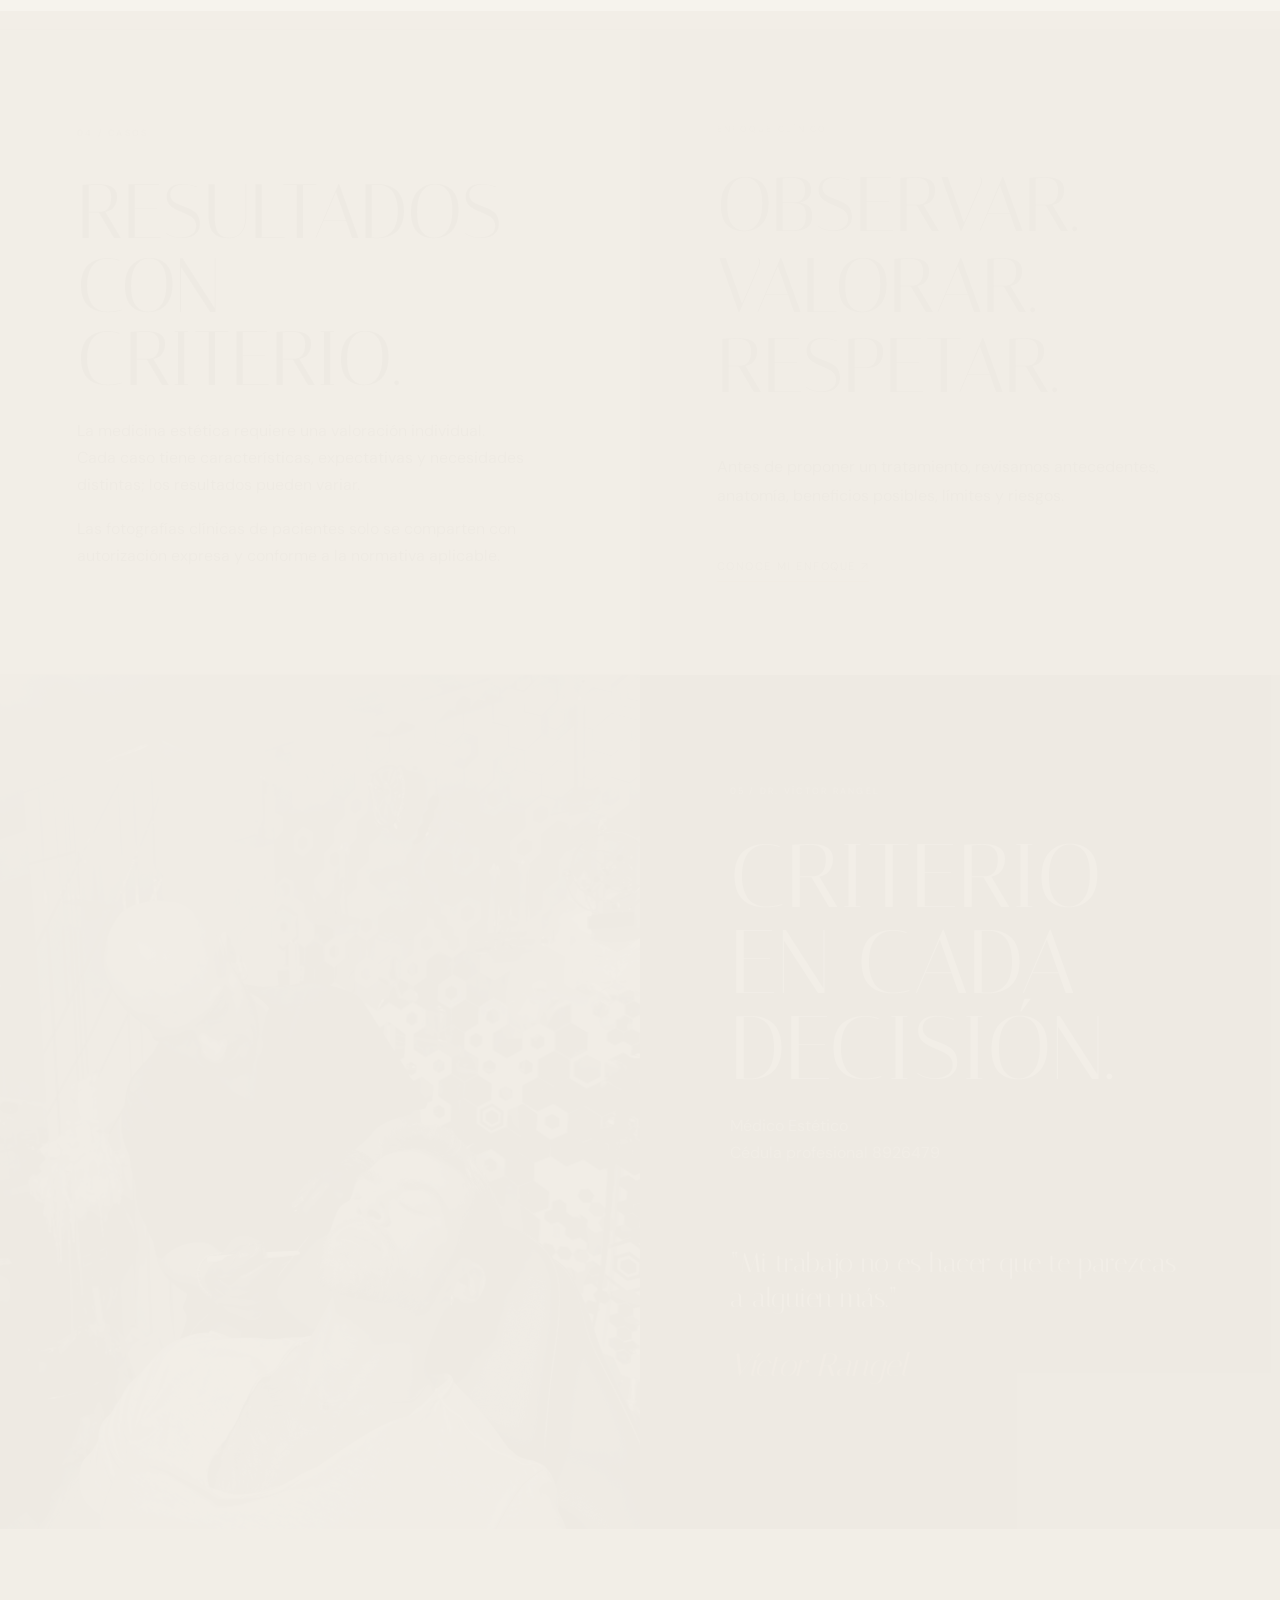
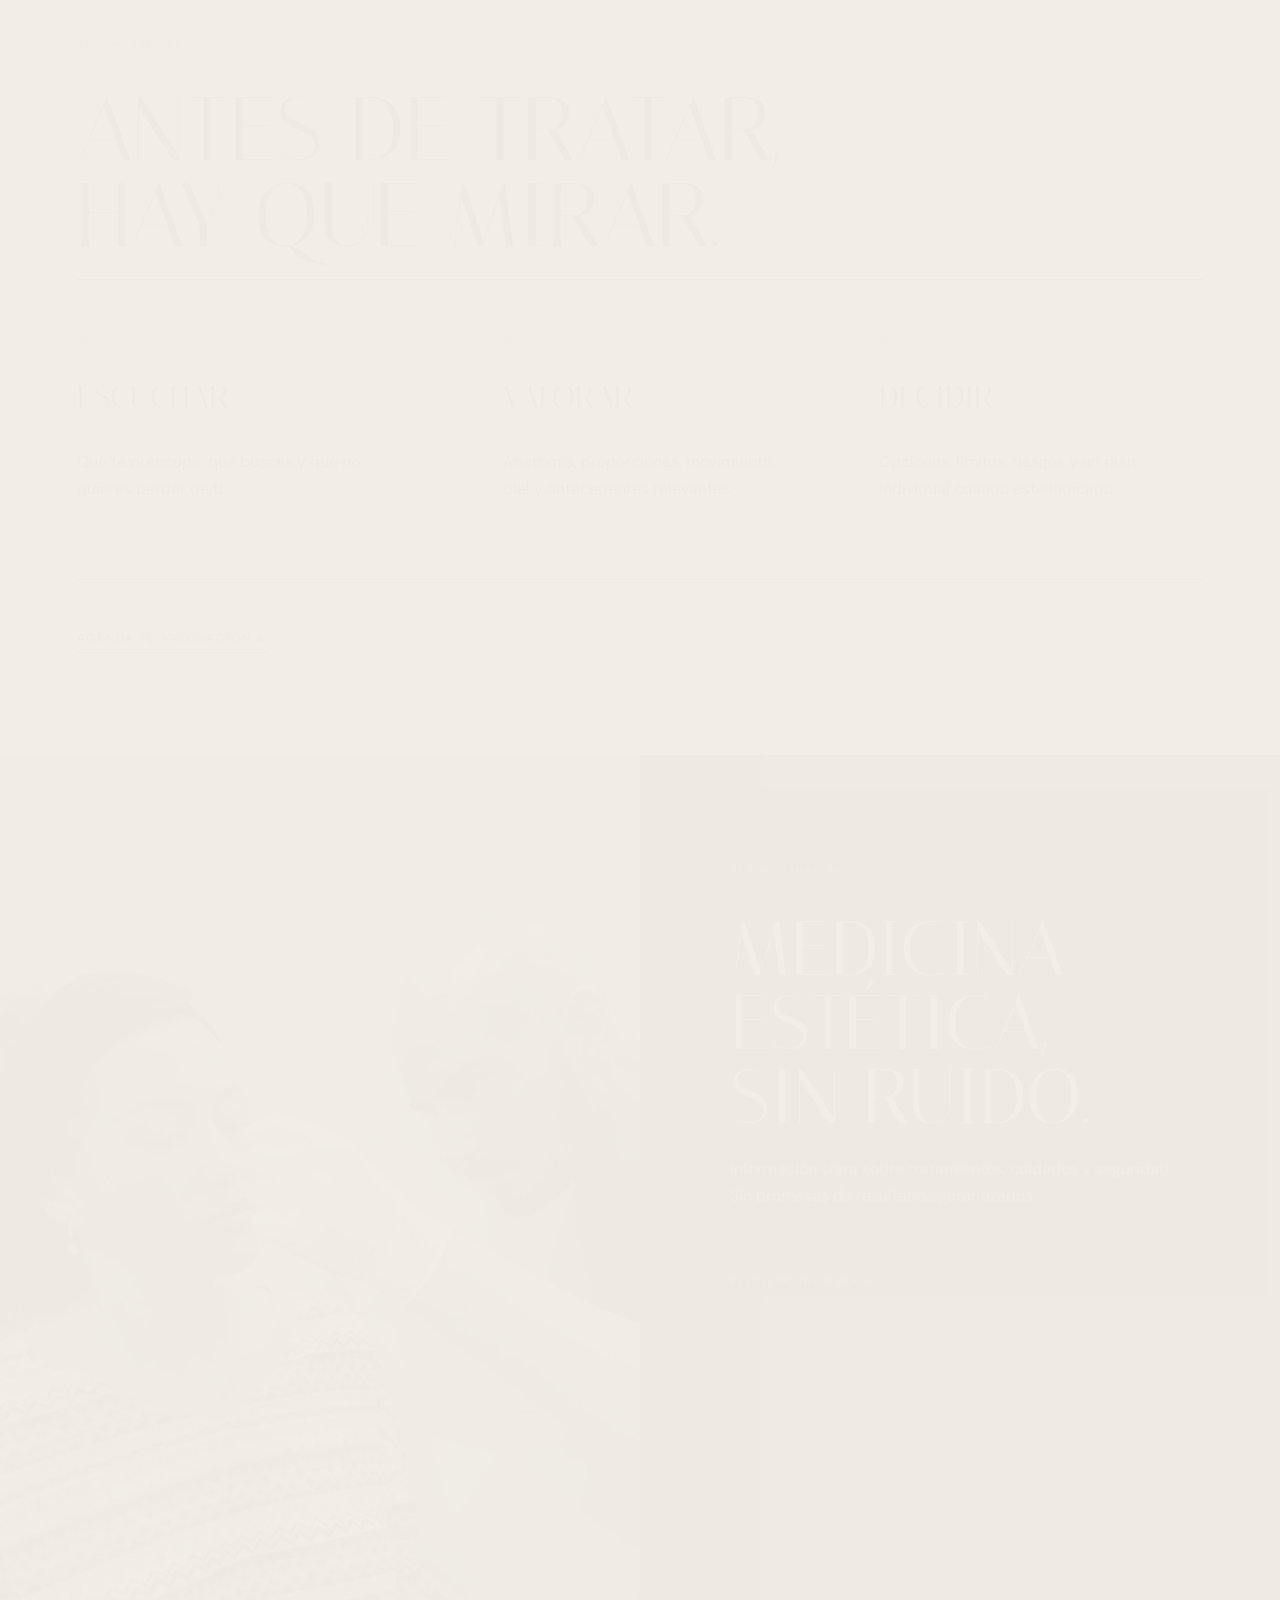
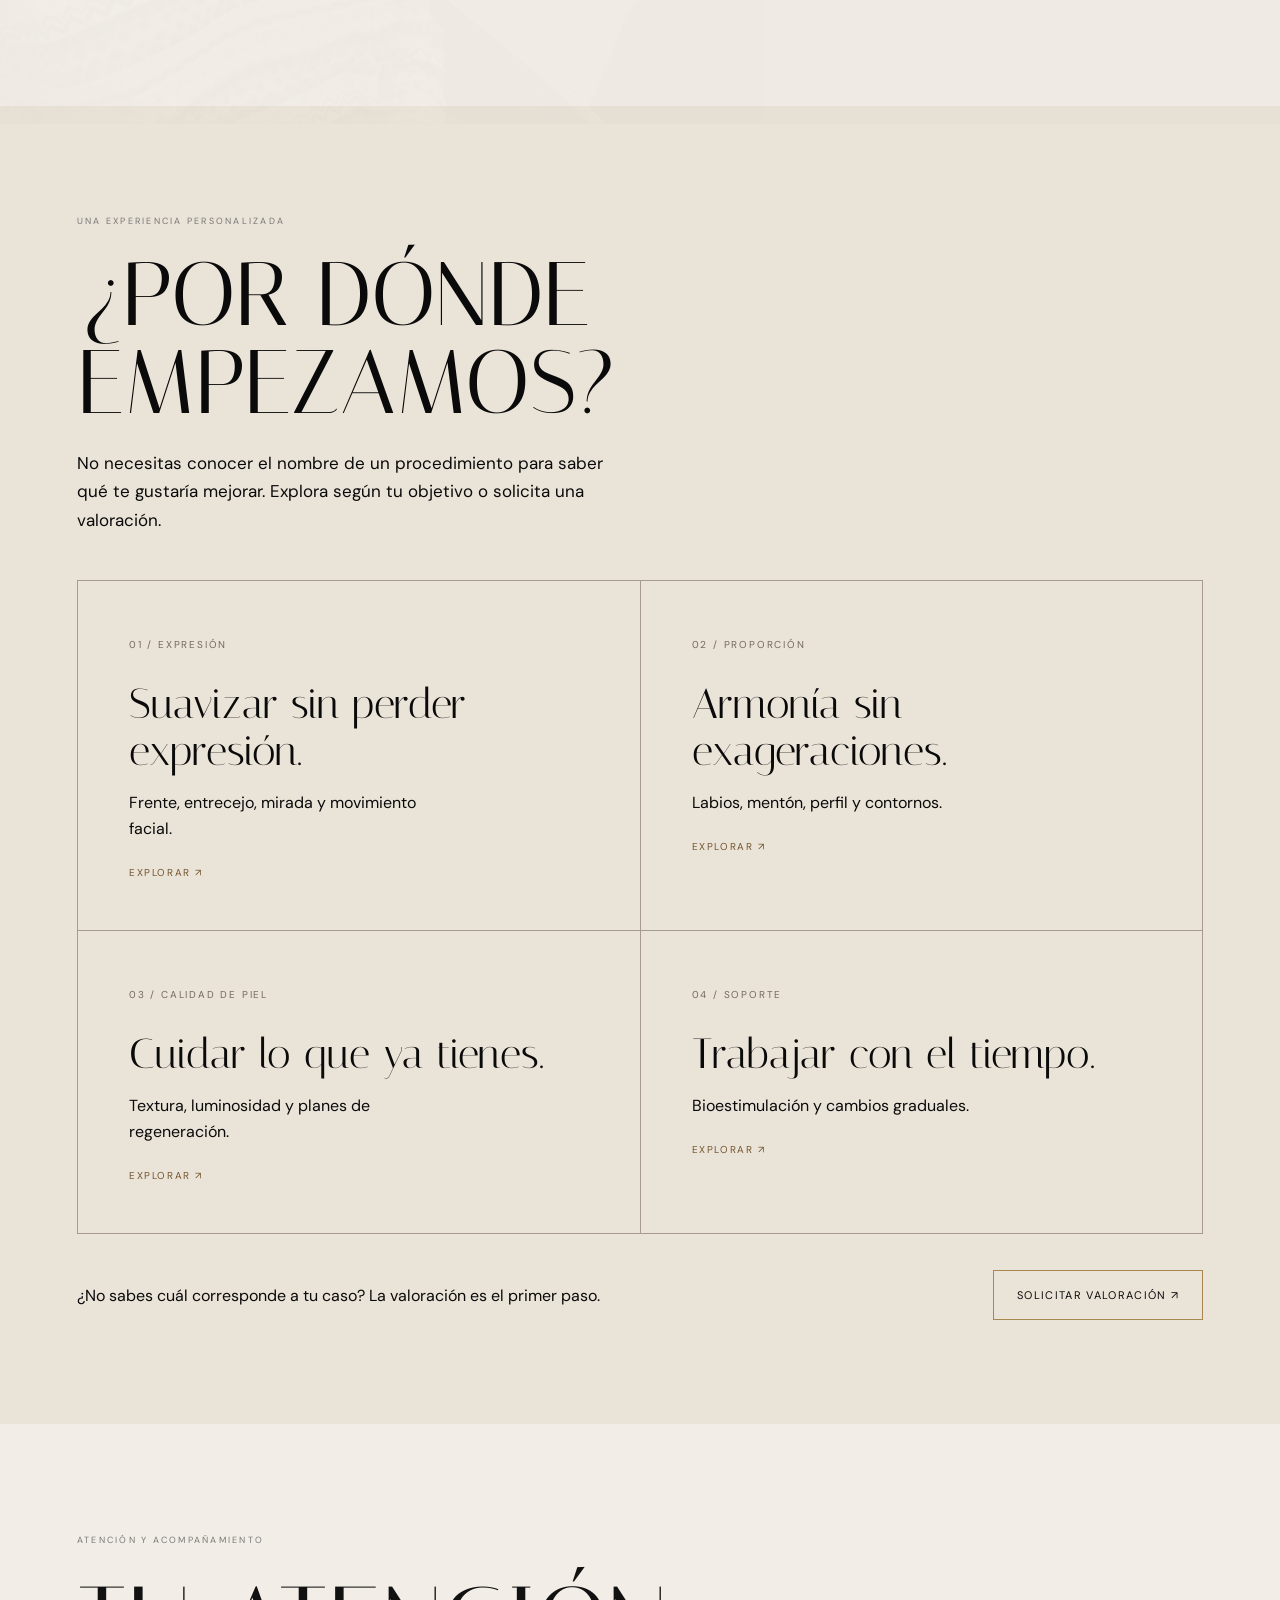
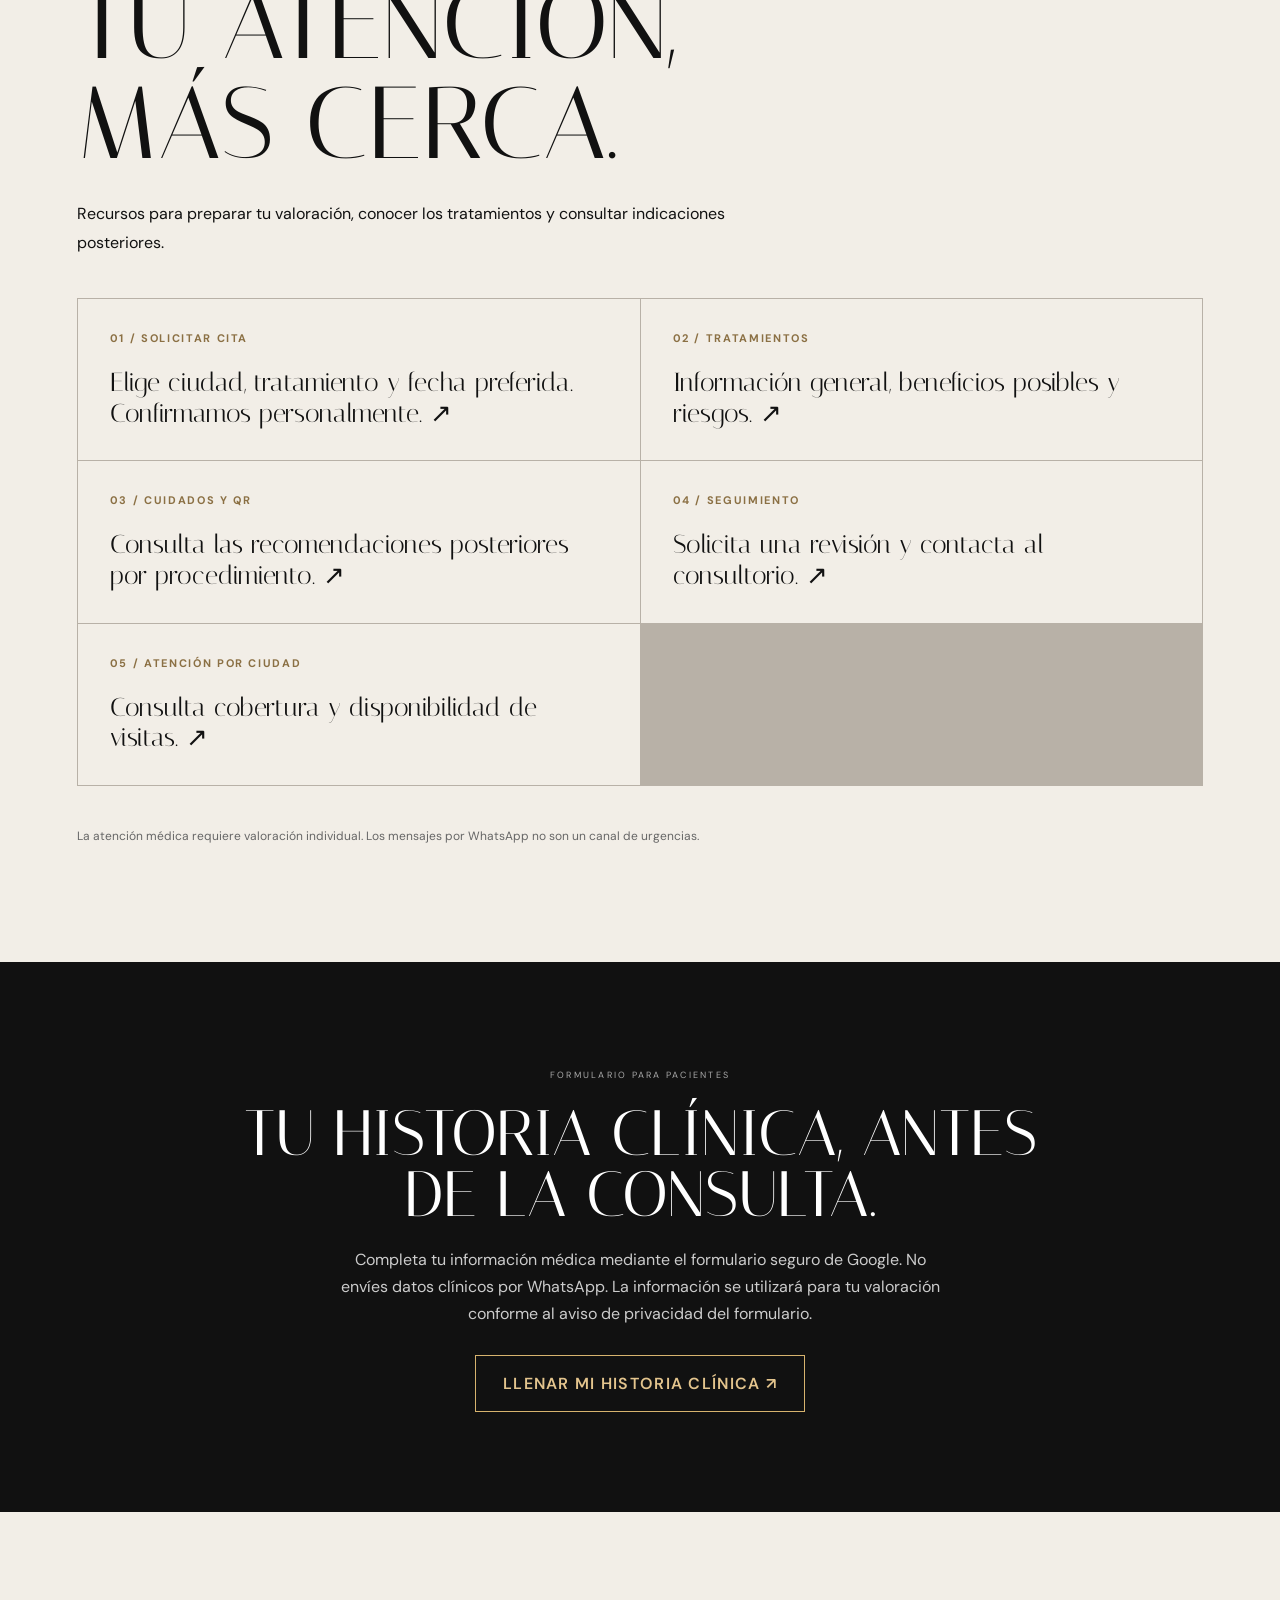
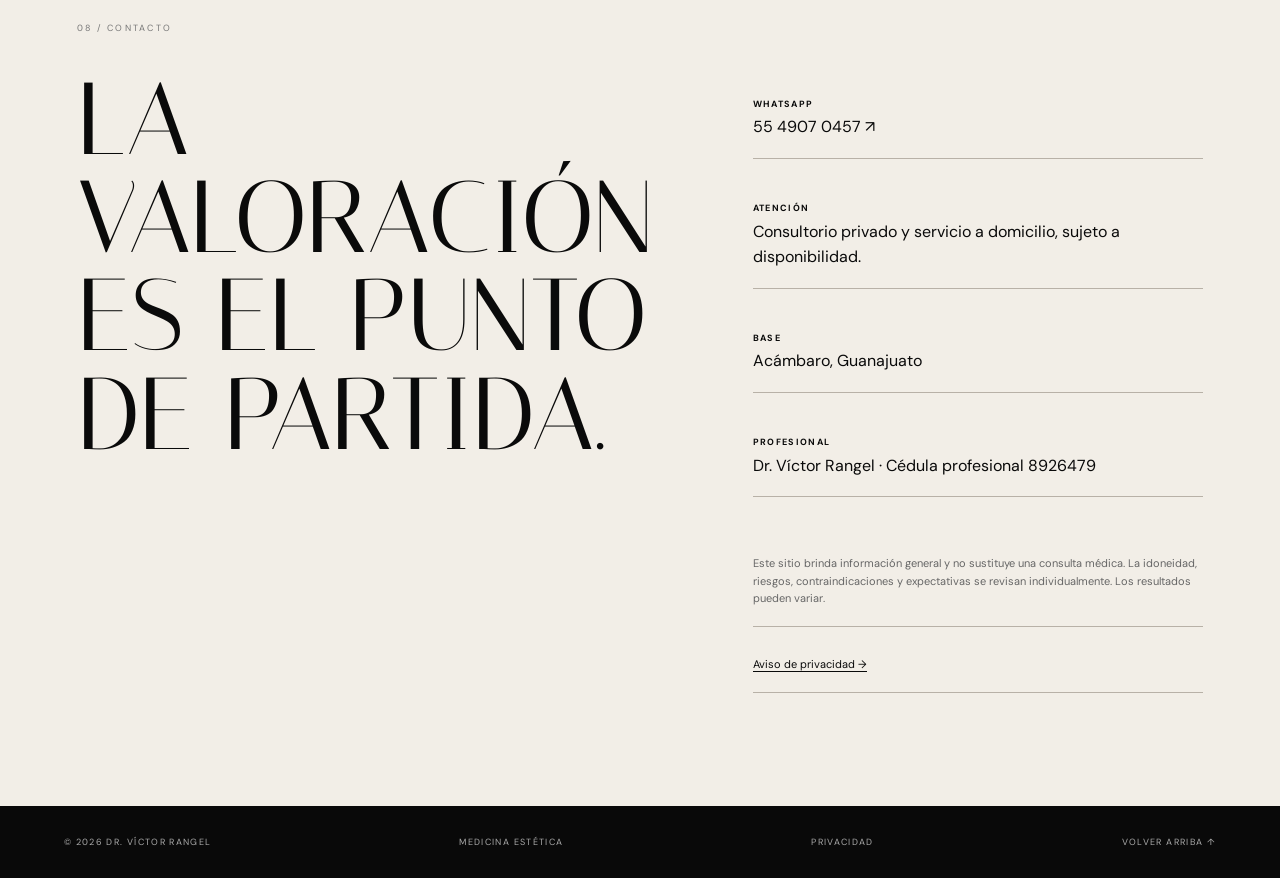
==== commit d70b8c40: "Update homepage hero with inclusive brand philosophy" ====
--- a/index.html
+++ b/index.html
@@ -6,7 +6,7 @@
 <body><a class="skip" href="#contenido">Saltar al contenido</a>
 <header class="nav"><a class="brand" href="#inicio" aria-label="Inicio"><svg class="brand-mark" viewBox="100 210 810 1110" role="img" aria-label="Logotipo del Dr. Víctor Rangel" xmlns="http://www.w3.org/2000/svg"><path fill="#d7b36e" d="M679 225 L665 229 L655 238 L647 263 L604 583 L573 774 L547 729 L516 688 L481 656 L443 634 L411 624 L381 620 L348 620 L282 627 L256 625 L253 609 L262 553 L264 510 L259 493 L249 483 L234 477 L214 477 L191 483 L143 508 L114 535 L119 536 L175 505 L203 497 L222 498 L232 506 L236 518 L230 623 L239 641 L255 647 L369 643 L407 651 L434 663 L458 679 L501 724 L536 783 L560 849 L555 943 L556 1027 L566 1112 L580 1170 L604 1229 L629 1266 L665 1297 L676 1302 L691 1302 L703 1292 L707 1277 L700 1214 L669 1080 L606 845 L607 813 L640 592 L685 332 L748 477 L797 566 L827 607 L862 644 L881 658 L894 660 L895 657 L869 628 L847 596 L807 518 L782 454 L733 293 L716 248 L700 230 Z"/></svg><span>DR. VÍCTOR RANGEL<small>MEDICINA ESTÉTICA</small></span></a><button class="menu" aria-expanded="false" aria-controls="navlinks">MENÚ</button><nav id="navlinks"><a href="#criterio">CRITERIO</a><a href="#tratamientos">TRATAMIENTOS</a><a href="#casos">CASOS</a><a href="#doctor">DOCTOR</a><a href="#servicios-digitales">SERVICIOS</a><a href="#contacto">CONTACTO</a><a href="#historia-clinica">HISTORIA CLÍNICA</a></nav><a class="nav-cta" href="https://wa.me/525549070457?text=Hola%20Dr.%20Víctor,%20quiero%20solicitar%20una%20valoración." target="_blank" rel="noopener">VALORACIÓN</a></header>
 <main id="contenido">
-<section id="inicio" class="hero"><img class="hero-img" src="IMG_4933.jpeg" alt="Dr. Víctor Rangel en consulta de medicina estética" fetchpriority="high"><div class="hero-shadow"></div><div class="hero-copy"><span class="index">01 / MEDICINA ESTÉTICA</span><h1>TU ROSTRO<br>NO NECESITA<br>PARECERSE<br>A OTRO.</h1><p>La belleza no se crea.<br>Se protege.</p><a class="circle-cta" href="#contacto"><i>→</i><span>SOLICITAR<br>VALORACIÓN</span></a></div><div class="hero-notes">ANATOMÍA<br>PROPORCIÓN<br>CRITERIO<br>ARMONÍA</div></section>
+<section id="inicio" class="hero"><img class="hero-img" src="IMG_4933.jpeg" alt="Dr. Víctor Rangel en consulta de medicina estética" fetchpriority="high"><div class="hero-shadow"></div><div class="hero-copy"><span class="index">01 / MEDICINA ESTÉTICA</span><h1>LA BELLEZA<br>NO SE CREA.<br>SE PROTEGE.</h1><p>La belleza evoluciona.<br>La esencia permanece.</p><a class="circle-cta" href="#contacto"><i>→</i><span>SOLICITAR<br>VALORACIÓN</span></a></div><div class="hero-notes">ANATOMÍA<br>PROPORCIÓN<br>CRITERIO<br>ARMONÍA</div></section>
 <section id="criterio" class="criterion"><div class="criterion-copy"><span class="index dark">02 / EL CRITERIO</span><h2>MENOS ES MÁS,<br>CUANDO HAY CRITERIO.</h2><p>La medicina estética no se trata de cambiar quién eres. Se trata de observar, entender y decidir qué vale la pena intervenir —y qué no.</p><p class="manifesto">Naturalidad no significa hacer menos.<br>Significa saber dónde detenerse.</p></div><figure class="skin"><img src="IMG_2155.jpeg" alt="Valoración estética individual" loading="lazy"><figcaption>OBSERVAR / ENTENDER / INTERVENIR LO NECESARIO</figcaption></figure><figure class="work"><img src="IMG_2166.jpeg" alt="Dr. Víctor Rangel durante una valoración" loading="lazy"></figure></section>
 <section id="tratamientos" class="treatments"><span class="index dark">03 / TRATAMIENTOS</span><div class="section-head"><h2>TRATAMIENTOS<br>CON PROPÓSITO.</h2><p>No empiezo por una jeringa.<br>Empiezo por una valoración.</p></div><div class="t-list">
 <a href="tratamientos.html#toxina"><span>01</span><b>TOXINA BOTULÍNICA</b><em>Expresión · prevención · equilibrio</em><i>→</i></a><a href="tratamientos.html#armonizacion"><span>02</span><b>ARMONIZACIÓN FACIAL</b><em>Proporción · estructura · perfil</em><i>→</i></a><a href="tratamientos.html#bioestimulacion"><span>03</span><b>BIOESTIMULACIÓN</b><em>Calidad de piel · colágeno</em><i>→</i></a><a href="tratamientos.html#piel"><span>04</span><b>CALIDAD DE PIEL</b><em>Textura · luminosidad · regeneración</em><i>→</i></a><a href="tratamientos.html#corporal"><span>05</span><b>TRATAMIENTOS CORPORALES</b><em>Contorno · valoración individual</em><i>→</i></a><a href="tratamientos.html#intimos"><span>06</span><b>TRATAMIENTOS ÍNTIMOS</b><em>Atención privada · valoración</em><i>→</i></a><a href="tratamientos.html#peelings"><span>07</span><b>PEELINGS</b><em>Renovación · textura</em><i>→</i></a><a href="tratamientos.html#aparatologia"><span>08</span><b>APARATOLOGÍA</b><em>Tecnología · evaluación</em><i>→</i></a><a href="tratamientos.html#otros"><span>09</span><b>OTROS TRATAMIENTOS</b><em>Capilares · mesoterapia · complementarios</em><i>→</i></a></div><div class="unsure">¿NO SABES QUÉ TRATAMIENTO NECESITAS? <a href="#contacto">HABLEMOS →</a></div></section>
--- a/styles.css
+++ b/styles.css
@@ -50,3 +50,6 @@
 .chips a:nth-child(even){padding-left:22px}
 .chips a:hover,.chips a:focus-visible{color:#9b7642;text-decoration:underline;text-underline-offset:5px}
 @media(max-width:700px){.chips a{font-size:clamp(20px,5vw,29px);padding:18px 0}.chips a:nth-child(odd){border-right:0}.chips a:nth-child(even){padding-left:0}}
+
+/* Recorrido editorial por objetivos */
+.vr-pathways{background:#eae3d8;color:#0a0a0a;padding:clamp(65px,8vw,130px) 6vw}.vr-path-intro{max-width:820px;margin-bottom:45px}.vr-path-intro h2{font-family:Italiana,serif;font-size:clamp(48px,7vw,100px);font-weight:400;line-height:.98;margin:22px 0}.vr-path-intro p{font-size:17px;line-height:1.7;max-width:560px}.vr-path-grid{display:grid;grid-template-columns:repeat(2,minmax(0,1fr));border-top:1px solid #a69b8e;border-left:1px solid #a69b8e}.vr-path-grid a{padding:clamp(24px,4vw,55px);border-right:1px solid #a69b8e;border-bottom:1px solid #a69b8e;min-height:255px;transition:background .2s}.vr-path-grid a:hover,.vr-path-grid a:focus-visible{background:#f6f3ed}.vr-path-grid span{font-size:10px;letter-spacing:.18em;color:#74695a}.vr-path-grid h3{font:400 clamp(27px,3.3vw,48px)/1.1 Italiana,serif;margin:28px 0 12px}.vr-path-grid p{line-height:1.6;max-width:330px}.vr-path-grid em{display:block;margin-top:24px;font-style:normal;font-size:10px;letter-spacing:.16em;color:#74552c}.vr-path-footer{display:flex;align-items:center;justify-content:space-between;gap:25px;margin-top:35px}.vr-path-footer a{border:1px solid #a88751;padding:17px 23px;font-size:11px;letter-spacing:.12em}@media(max-width:650px){.vr-path-grid{grid-template-columns:1fr}.vr-path-grid a{min-height:0}.vr-path-footer{display:block}.vr-path-footer a{display:inline-block;margin-top:12px}}
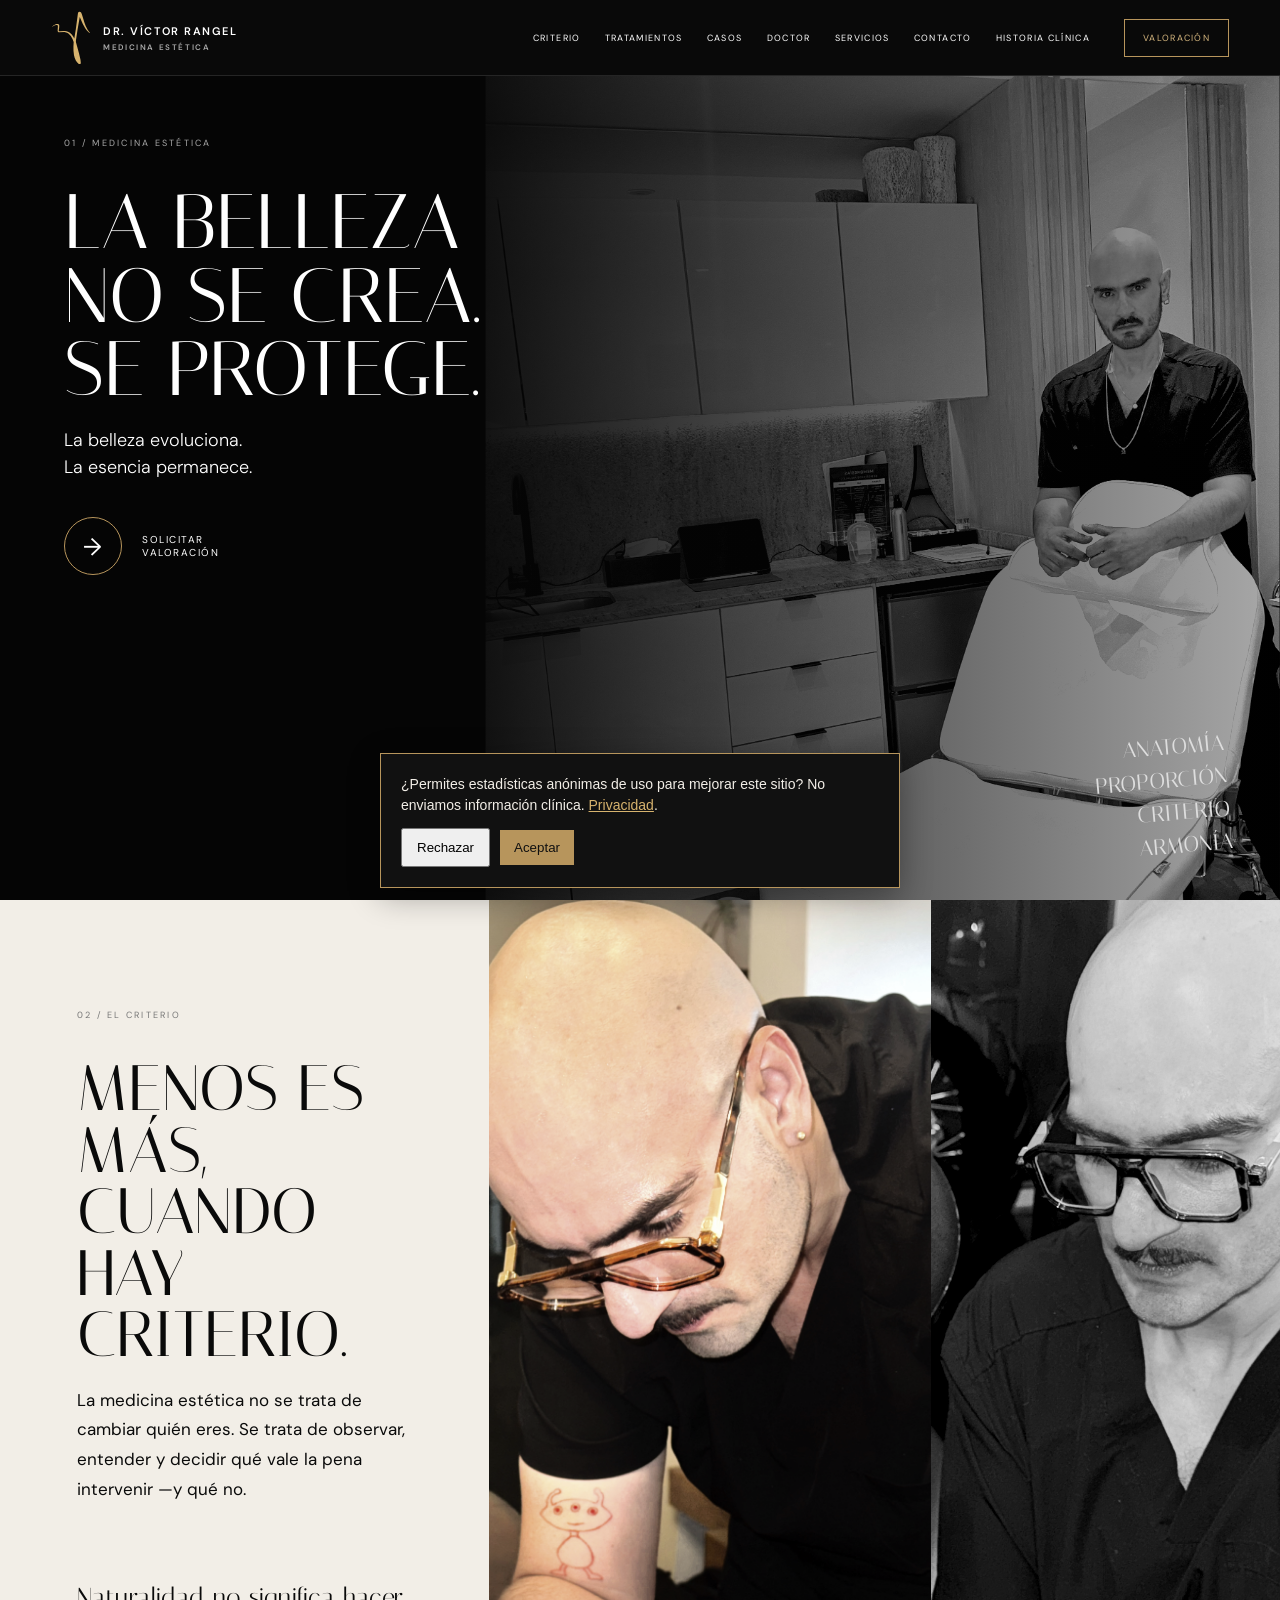
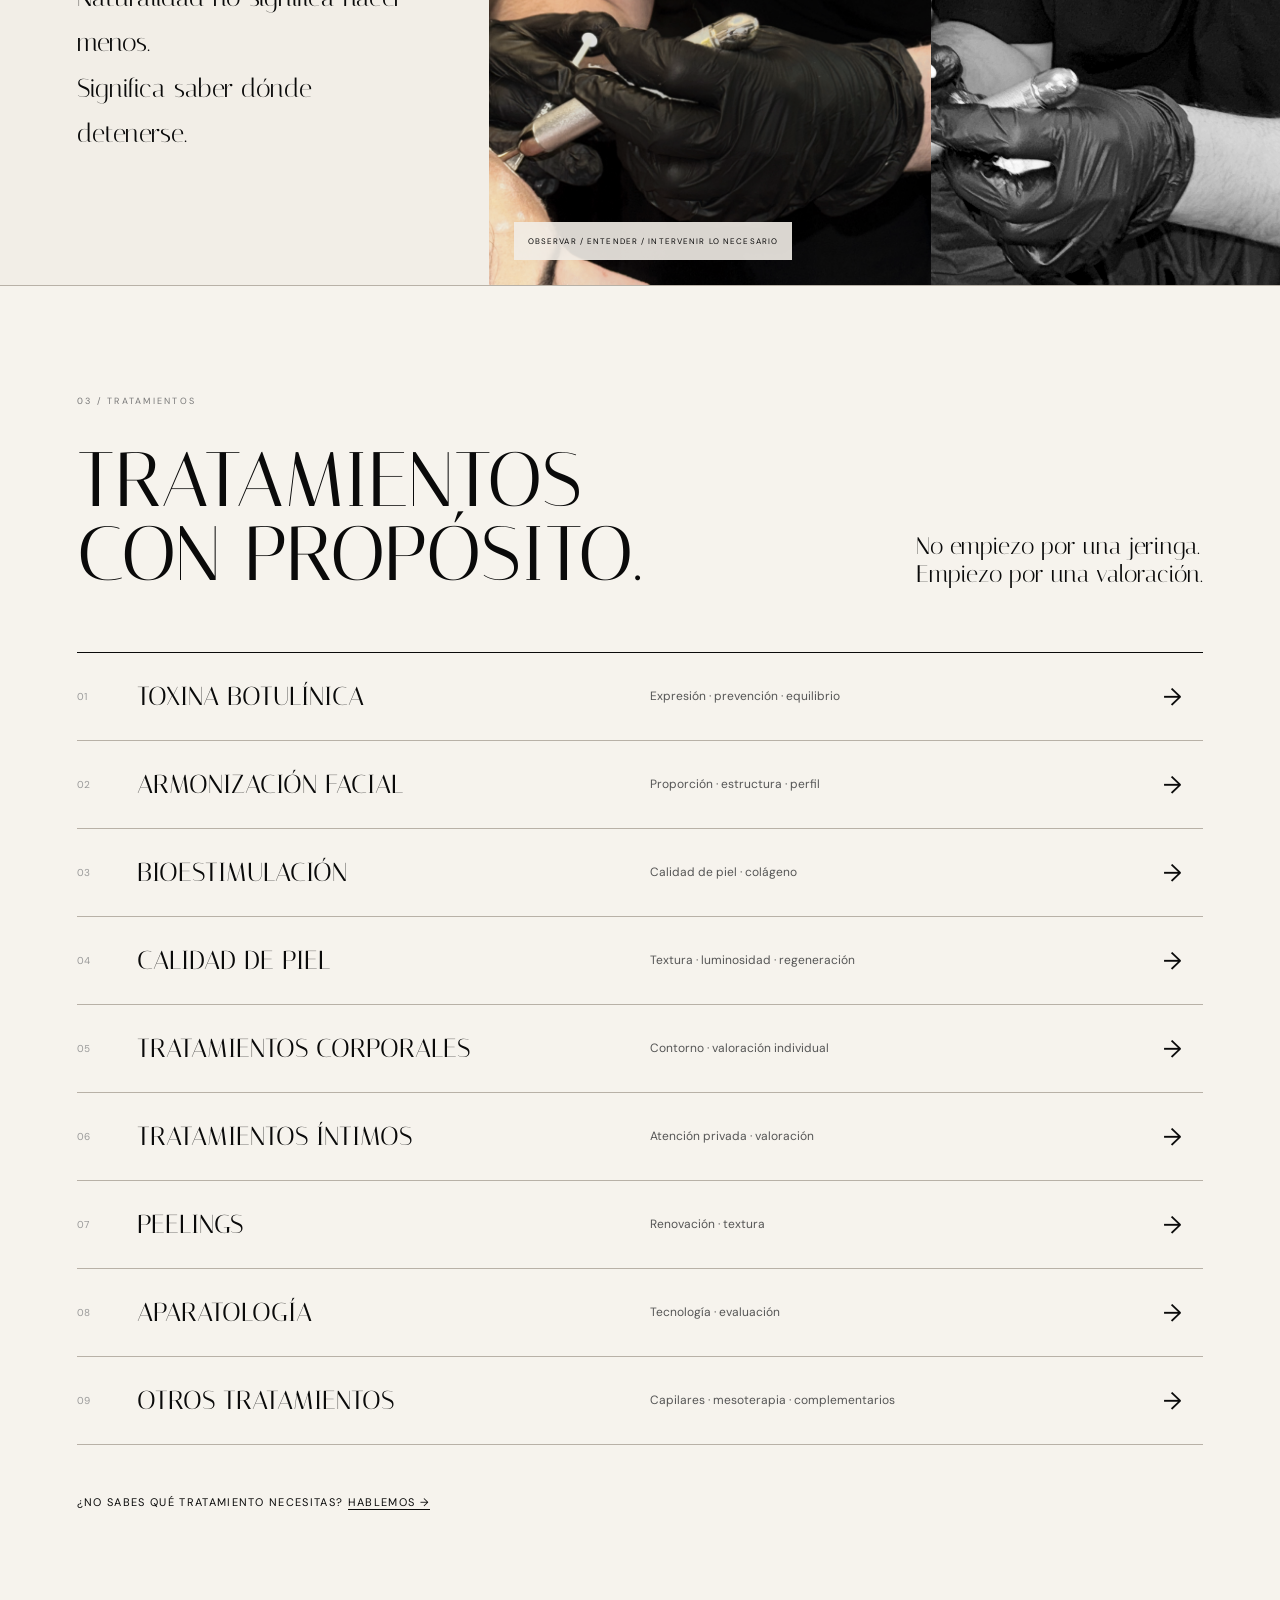
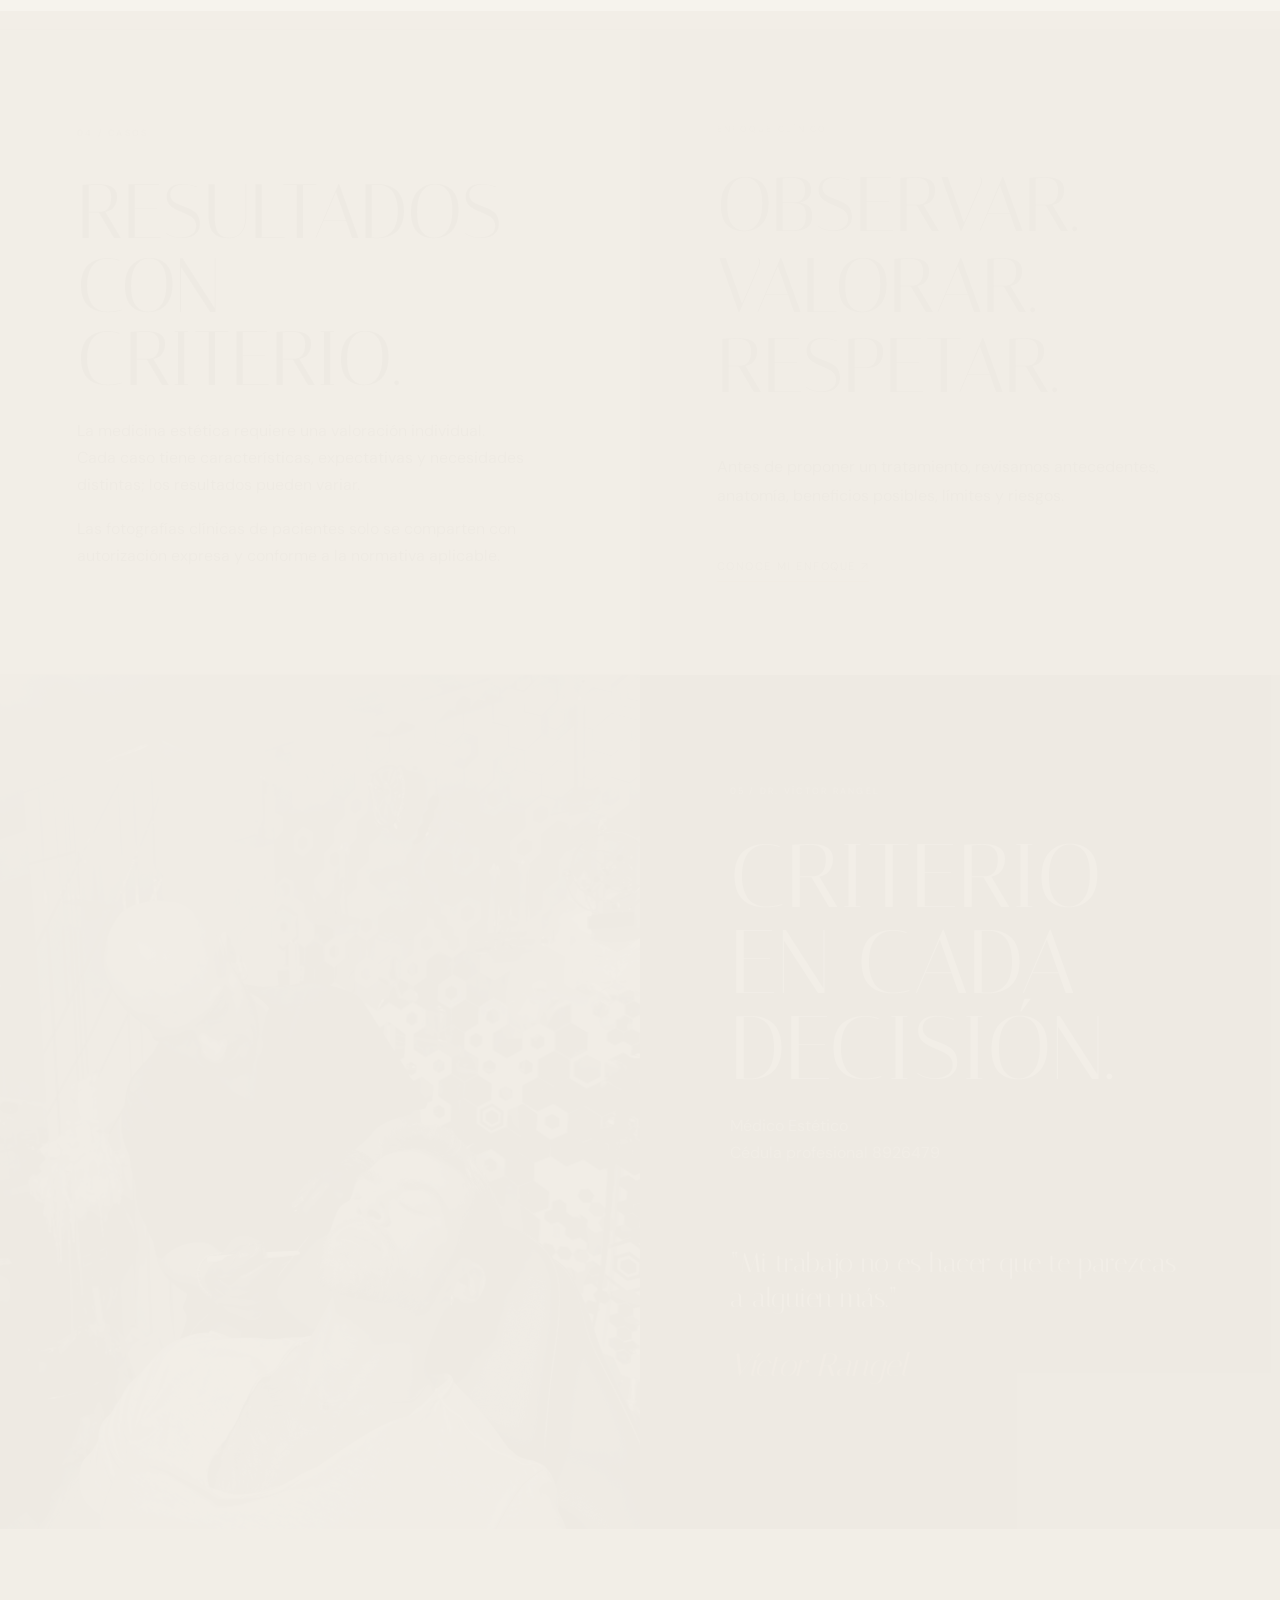
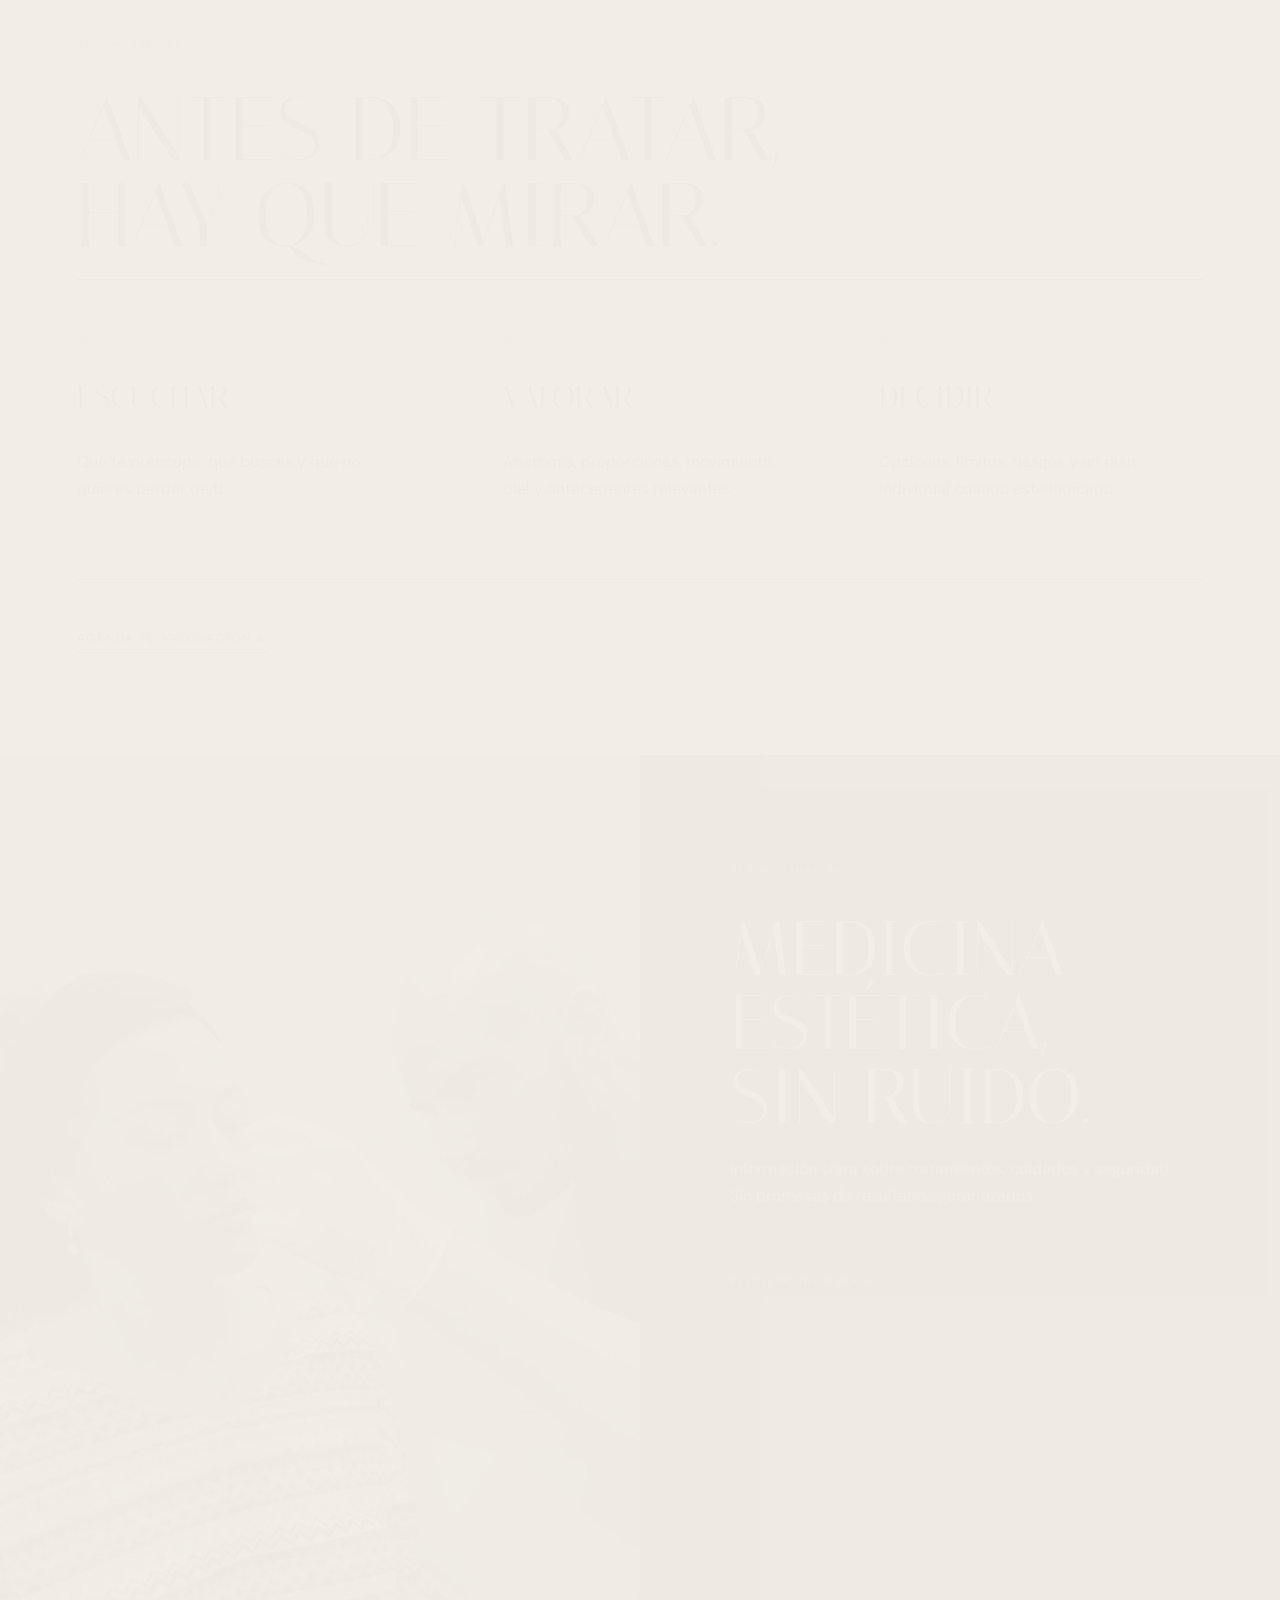
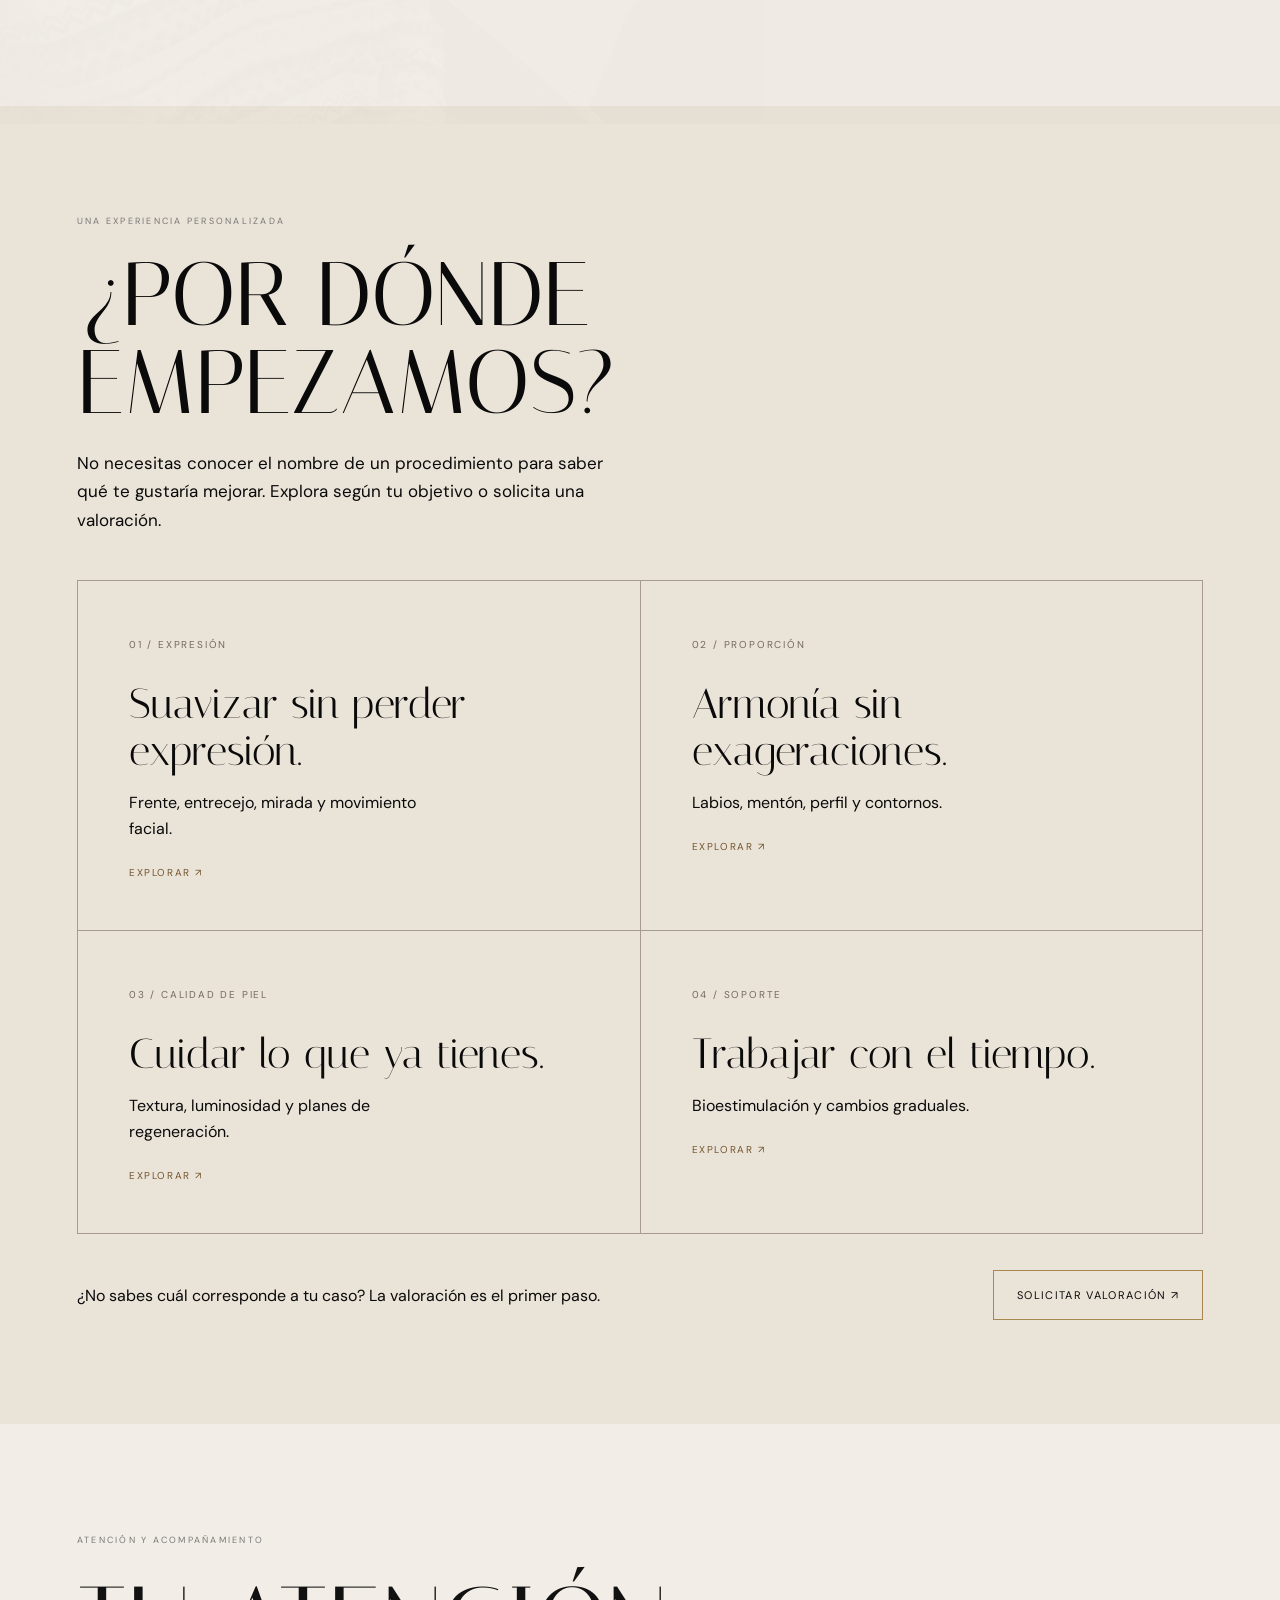
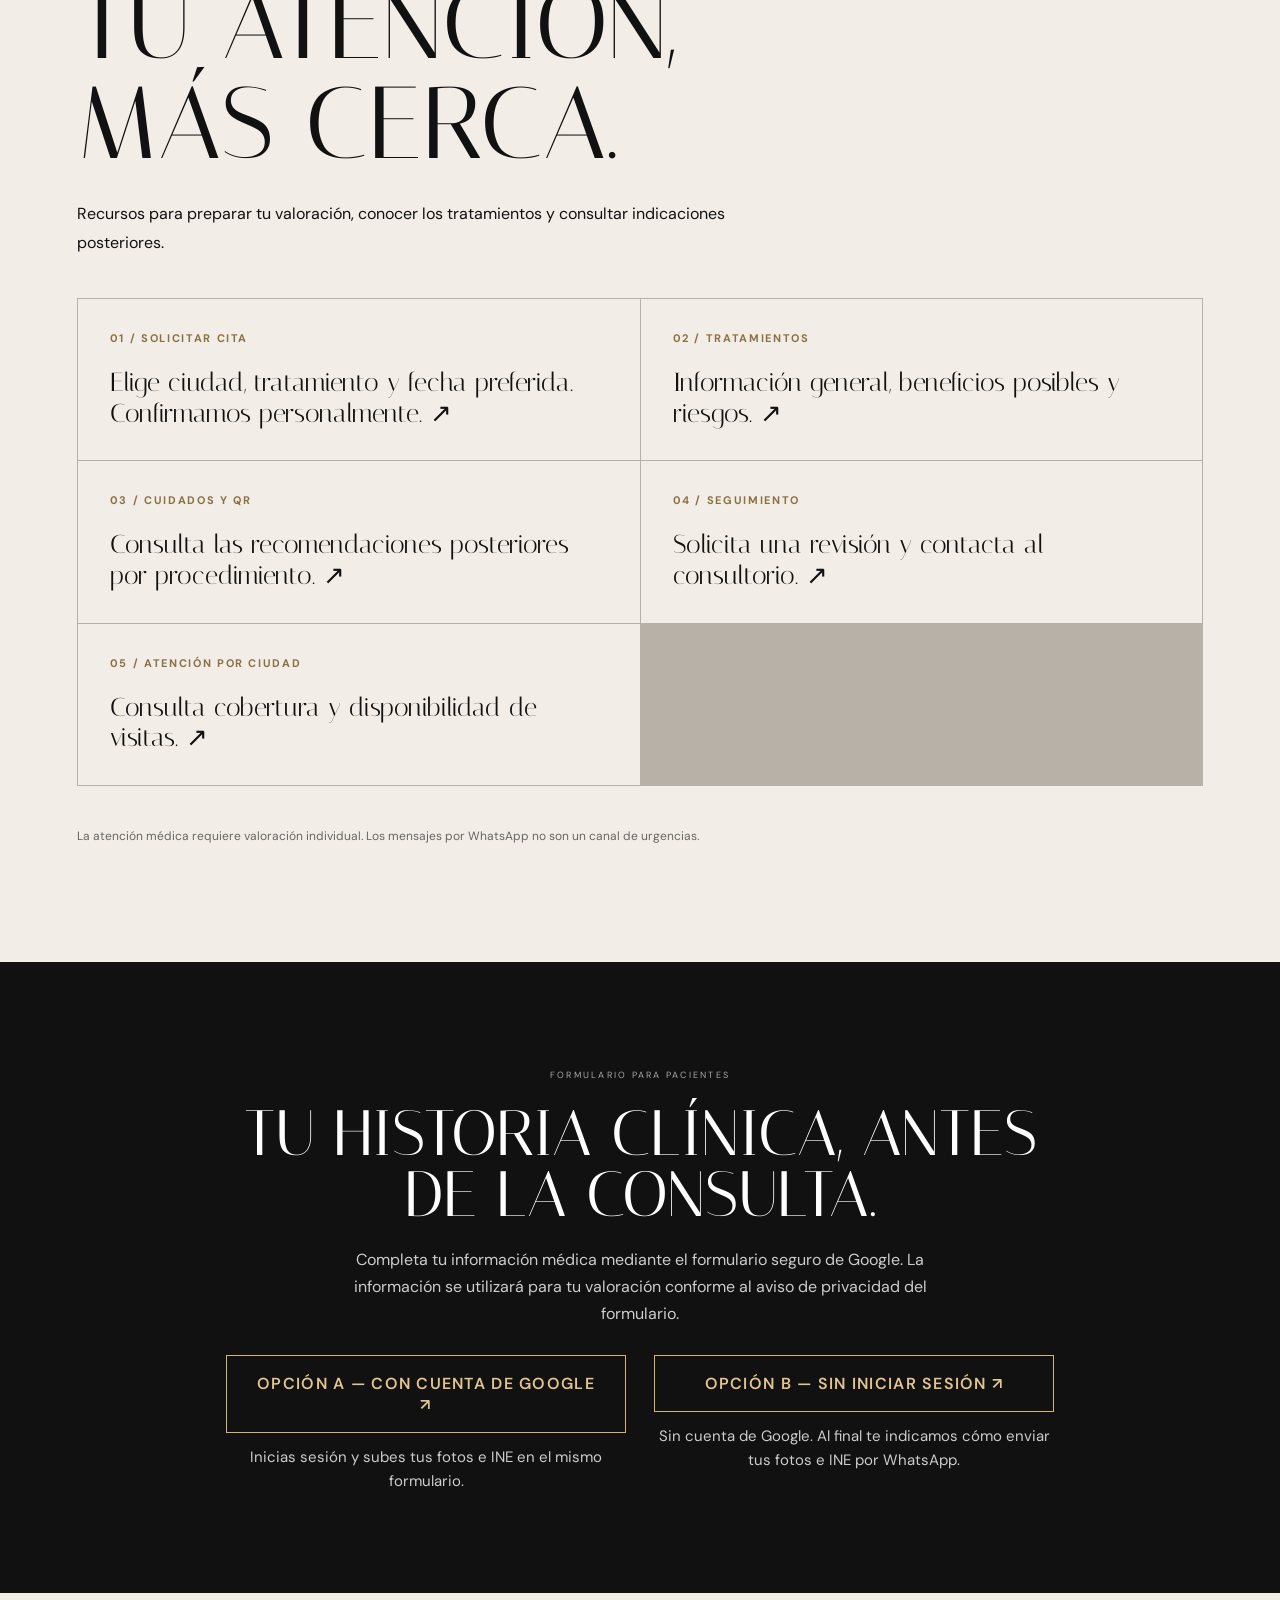
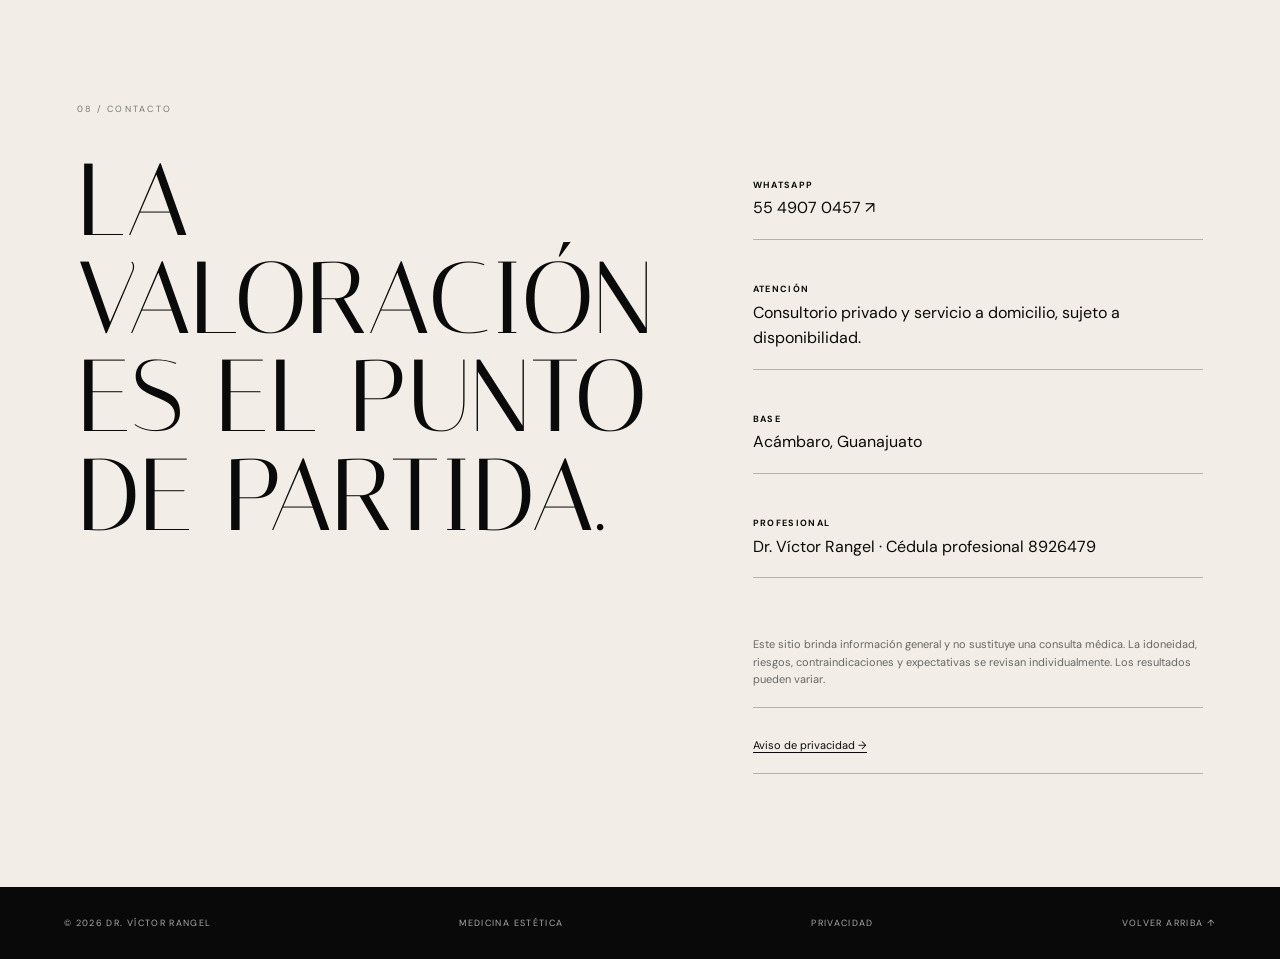
==== commit ac5d41f4: "Historia Clínica: la página ofrece las dos opciones — A con cuenta de Google (sube fotos e INE) y B " ====
--- a/index.html
+++ b/index.html
@@ -16,6 +16,6 @@
 <section class="journal"><div class="journal-image"><img src="IMG_8867.jpeg" alt="Dr. Víctor Rangel en práctica clínica" loading="lazy"></div><div class="journal-copy"><span class="index">07 / INFORMACIÓN</span><h2>MEDICINA ESTÉTICA,<br>SIN RUIDO.</h2><p>Información clara sobre tratamientos, cuidados y seguridad. Sin promesas de resultados garantizados.</p><a href="#contacto">RESOLVER UNA DUDA →</a></div></section>
 <section id="elige-tu-camino" class="vr-pathways" aria-labelledby="vr-path-title"><div class="vr-path-intro"><span class="index dark">UNA EXPERIENCIA PERSONALIZADA</span><h2 id="vr-path-title">¿POR DÓNDE<br>EMPEZAMOS?</h2><p>No necesitas conocer el nombre de un procedimiento para saber qué te gustaría mejorar. Explora según tu objetivo o solicita una valoración.</p></div><div class="vr-path-grid"><a href="tratamientos.html#toxina"><span>01 / EXPRESIÓN</span><h3>Suavizar sin perder expresión.</h3><p>Frente, entrecejo, mirada y movimiento facial.</p><em>EXPLORAR ↗</em></a><a href="tratamientos.html#armonizacion"><span>02 / PROPORCIÓN</span><h3>Armonía sin exageraciones.</h3><p>Labios, mentón, perfil y contornos.</p><em>EXPLORAR ↗</em></a><a href="tratamientos.html#piel"><span>03 / CALIDAD DE PIEL</span><h3>Cuidar lo que ya tienes.</h3><p>Textura, luminosidad y planes de regeneración.</p><em>EXPLORAR ↗</em></a><a href="tratamientos.html#bioestimulacion"><span>04 / SOPORTE</span><h3>Trabajar con el tiempo.</h3><p>Bioestimulación y cambios graduales.</p><em>EXPLORAR ↗</em></a></div><div class="vr-path-footer"><p>¿No sabes cuál corresponde a tu caso? La valoración es el primer paso.</p><a href="citas.html">SOLICITAR VALORACIÓN ↗</a></div></section>
 <section id="servicios-digitales" class="digital-services" aria-labelledby="digital-title"><span class="index dark">ATENCIÓN Y ACOMPAÑAMIENTO</span><h2 id="digital-title">TU ATENCIÓN,<br>MÁS CERCA.</h2><p>Recursos para preparar tu valoración, conocer los tratamientos y consultar indicaciones posteriores.</p><div class="digital-grid"><a href="citas.html"><strong>01 / SOLICITAR CITA</strong><span>Elige ciudad, tratamiento y fecha preferida. Confirmamos personalmente. ↗</span></a><a href="tratamientos.html"><strong>02 / TRATAMIENTOS</strong><span>Información general, beneficios posibles y riesgos. ↗</span></a><a href="cuidados.html"><strong>03 / CUIDADOS Y QR</strong><span>Consulta las recomendaciones posteriores por procedimiento. ↗</span></a><a href="seguimiento.html"><strong>04 / SEGUIMIENTO</strong><span>Solicita una revisión y contacta al consultorio. ↗</span></a><a href="ciudades.html"><strong>05 / ATENCIÓN POR CIUDAD</strong><span>Consulta cobertura y disponibilidad de visitas. ↗</span></a></div><p class="digital-note">La atención médica requiere valoración individual. Los mensajes por WhatsApp no son un canal de urgencias.</p></section>
-<section id="historia-clinica" class="patient-form" style="background:#111;color:#fff;padding:clamp(48px,8vw,100px) 6vw;text-align:center"><span class="index">FORMULARIO PARA PACIENTES</span><h2 style="font-size:clamp(30px,5vw,64px);margin:20px auto;max-width:850px">TU HISTORIA CLÍNICA, ANTES DE LA CONSULTA.</h2><p style="max-width:620px;margin:0 auto 28px;line-height:1.7;color:#ccc">Completa tu información médica mediante el formulario seguro de Google. No envíes datos clínicos por WhatsApp. La información se utilizará para tu valoración conforme al aviso de privacidad del formulario.</p><a href="https://bit.ly/HistoriaClinicaVR" target="_blank" rel="noopener noreferrer" style="display:inline-block;border:1px solid #d7b36e;padding:17px 27px;color:#e3c48d;text-decoration:none;letter-spacing:.08em;font-weight:600">LLENAR MI HISTORIA CLÍNICA ↗</a></section>
+<section id="historia-clinica" class="patient-form" style="background:#111;color:#fff;padding:clamp(48px,8vw,100px) 6vw;text-align:center"><span class="index">FORMULARIO PARA PACIENTES</span><h2 style="font-size:clamp(30px,5vw,64px);margin:20px auto;max-width:850px">TU HISTORIA CLÍNICA, ANTES DE LA CONSULTA.</h2><p style="max-width:620px;margin:0 auto 28px;line-height:1.7;color:#ccc">Completa tu información médica mediante el formulario seguro de Google. La información se utilizará para tu valoración conforme al aviso de privacidad del formulario.</p><div style="display:flex;flex-wrap:wrap;gap:28px;justify-content:center;max-width:900px;margin:0 auto"><div style="flex:1 1 300px;max-width:400px"><a href="https://docs.google.com/forms/d/e/1FAIpQLSe0ZSzCDy66vd9QJ0Gv7WqzD2wB-agBGbCay5CwYBxRqe-QCQ/viewform" target="_blank" rel="noopener noreferrer" style="display:block;border:1px solid #d7b36e;padding:17px 27px;color:#e3c48d;text-decoration:none;letter-spacing:.08em;font-weight:600">OPCIÓN A — CON CUENTA DE GOOGLE ↗</a><p style="margin:12px auto 0;line-height:1.6;color:#ccc;font-size:15px">Inicias sesión y subes tus fotos e INE en el mismo formulario.</p></div><div style="flex:1 1 300px;max-width:400px"><a href="https://docs.google.com/forms/d/e/1FAIpQLSc9BBmB8RaipwtZbtwPsVeaTHfCRYuKGqb1DQzQmr_JBzaZcA/viewform" target="_blank" rel="noopener noreferrer" style="display:block;border:1px solid #d7b36e;padding:17px 27px;color:#e3c48d;text-decoration:none;letter-spacing:.08em;font-weight:600">OPCIÓN B — SIN INICIAR SESIÓN ↗</a><p style="margin:12px auto 0;line-height:1.6;color:#ccc;font-size:15px">Sin cuenta de Google. Al final te indicamos cómo enviar tus fotos e INE por WhatsApp.</p></div></div></section>
 <section id="contacto" class="contact"><div><span class="index dark">08 / CONTACTO</span><h2>LA VALORACIÓN<br>ES EL PUNTO<br>DE PARTIDA.</h2></div><div class="contact-data"><p><b>WHATSAPP</b><br><a href="https://wa.me/525549070457?text=Hola%20Dr.%20Víctor,%20quiero%20solicitar%20una%20valoración." target="_blank" rel="noopener">55 4907 0457 ↗</a></p><p><b>ATENCIÓN</b><br>Consultorio privado y servicio a domicilio, sujeto a disponibilidad.</p><p><b>BASE</b><br>Acámbaro, Guanajuato</p><p><b>PROFESIONAL</b><br>Dr. Víctor Rangel · Cédula profesional 8926479</p><p class="legal">Este sitio brinda información general y no sustituye una consulta médica. La idoneidad, riesgos, contraindicaciones y expectativas se revisan individualmente. Los resultados pueden variar.</p><p class="privacy"><a href="privacidad.html">Aviso de privacidad →</a></p></div></section>
 </main><footer><span>© <span id="year"></span> DR. VÍCTOR RANGEL</span><span>MEDICINA ESTÉTICA</span><a href="privacidad.html">PRIVACIDAD</a><a href="#inicio">VOLVER ARRIBA ↑</a></footer><script src="script.js"></script></body></html>
